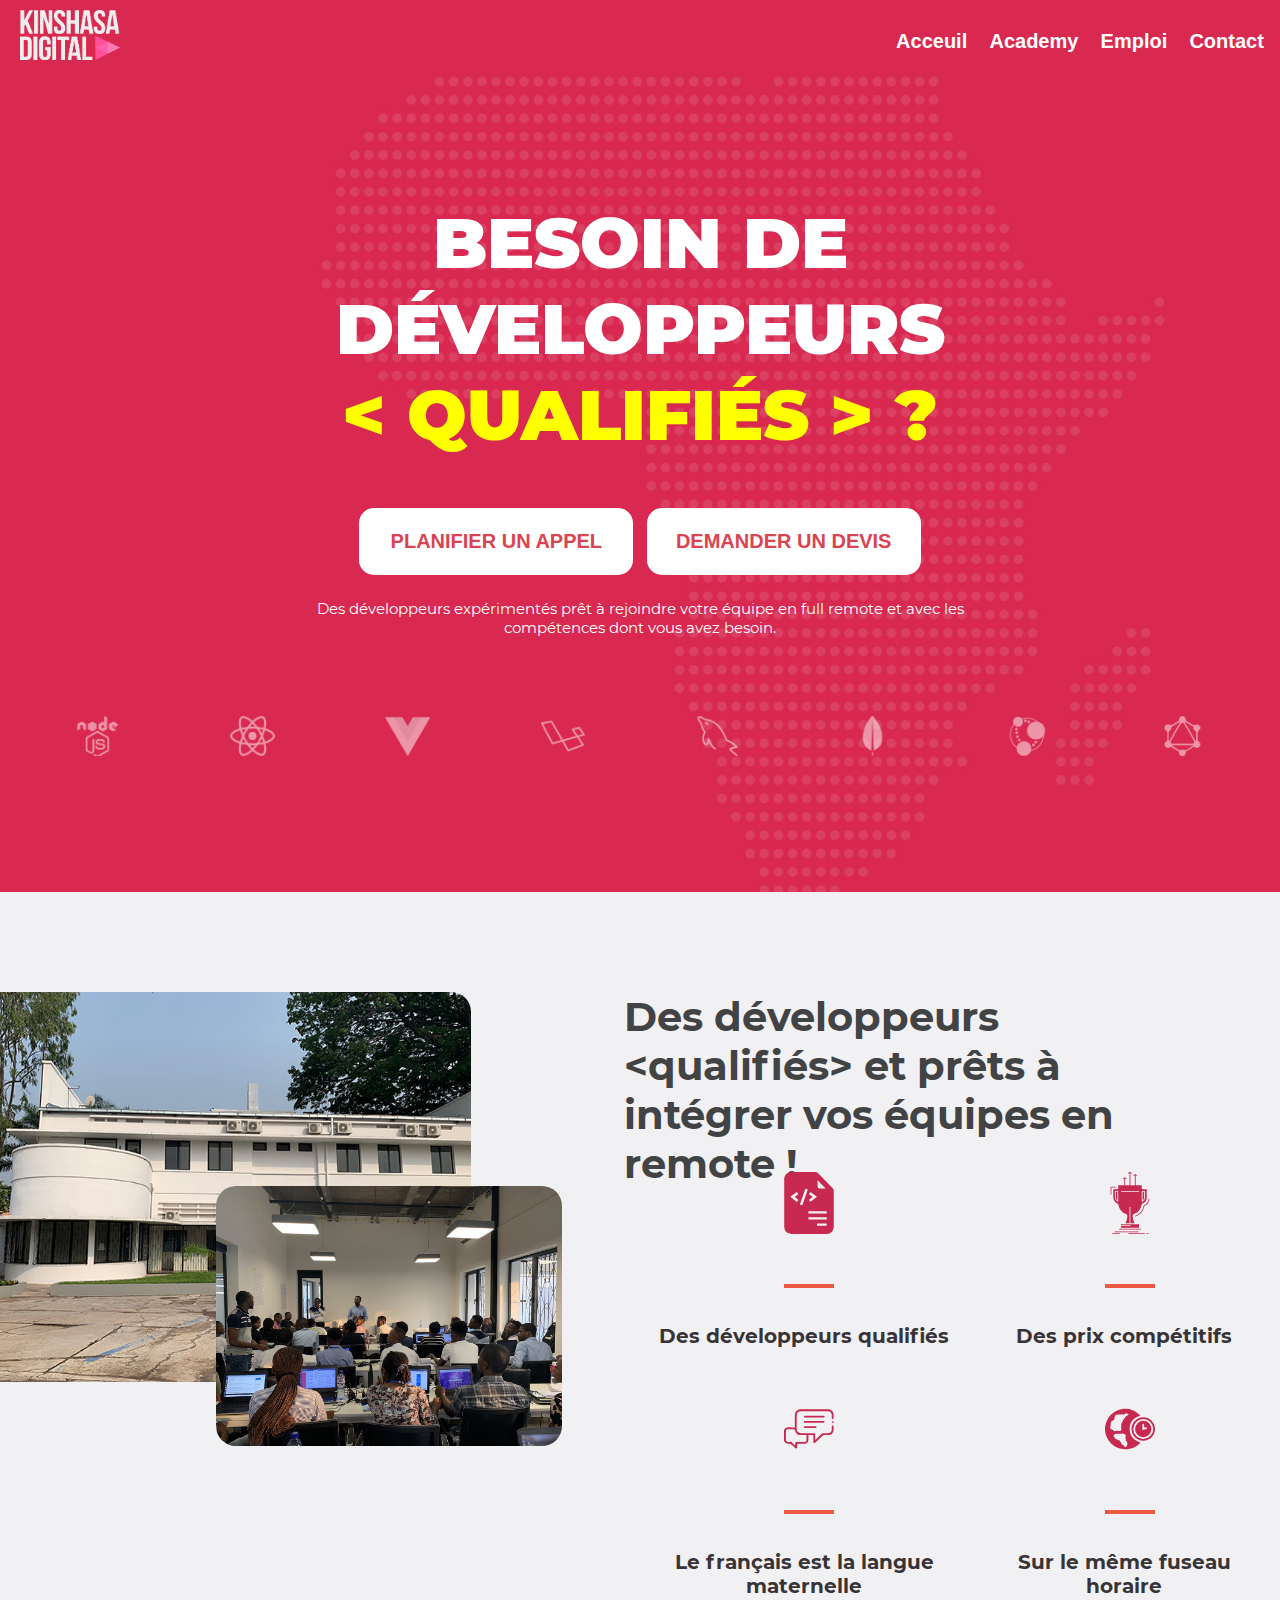
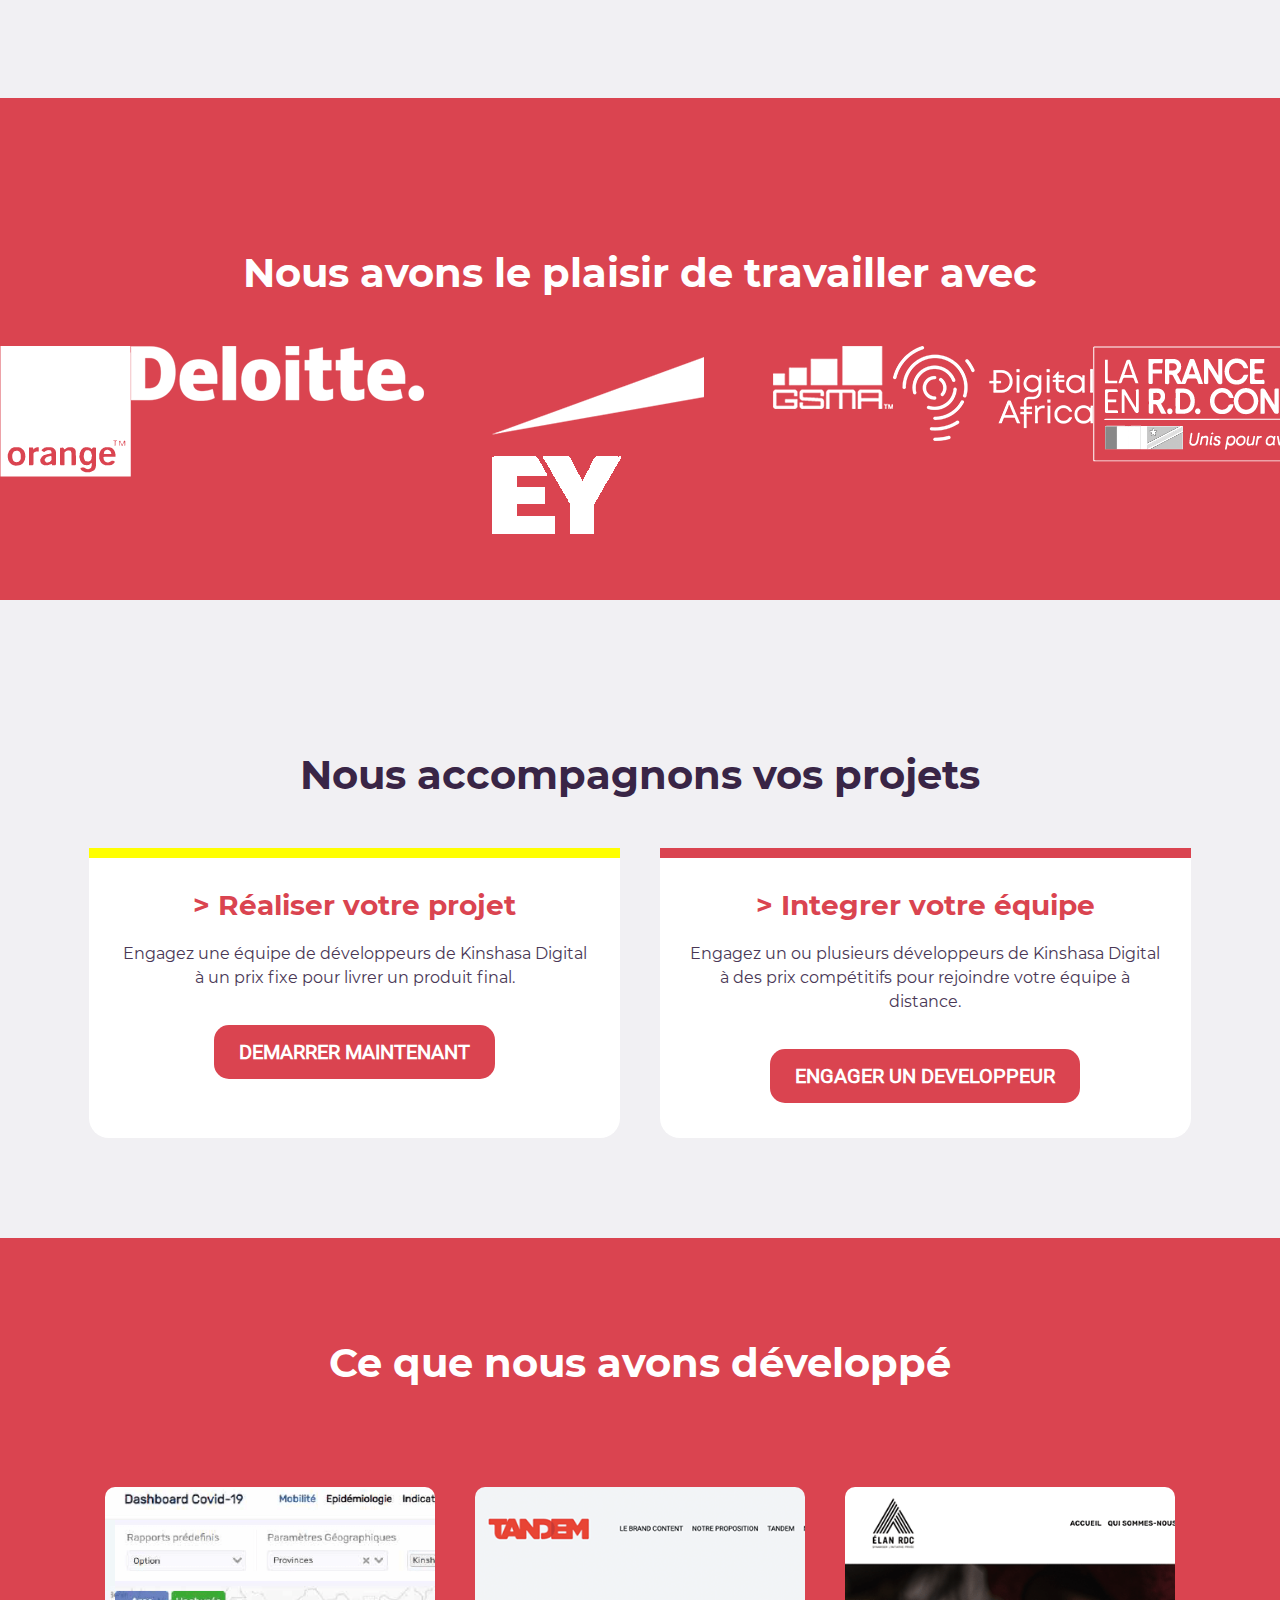
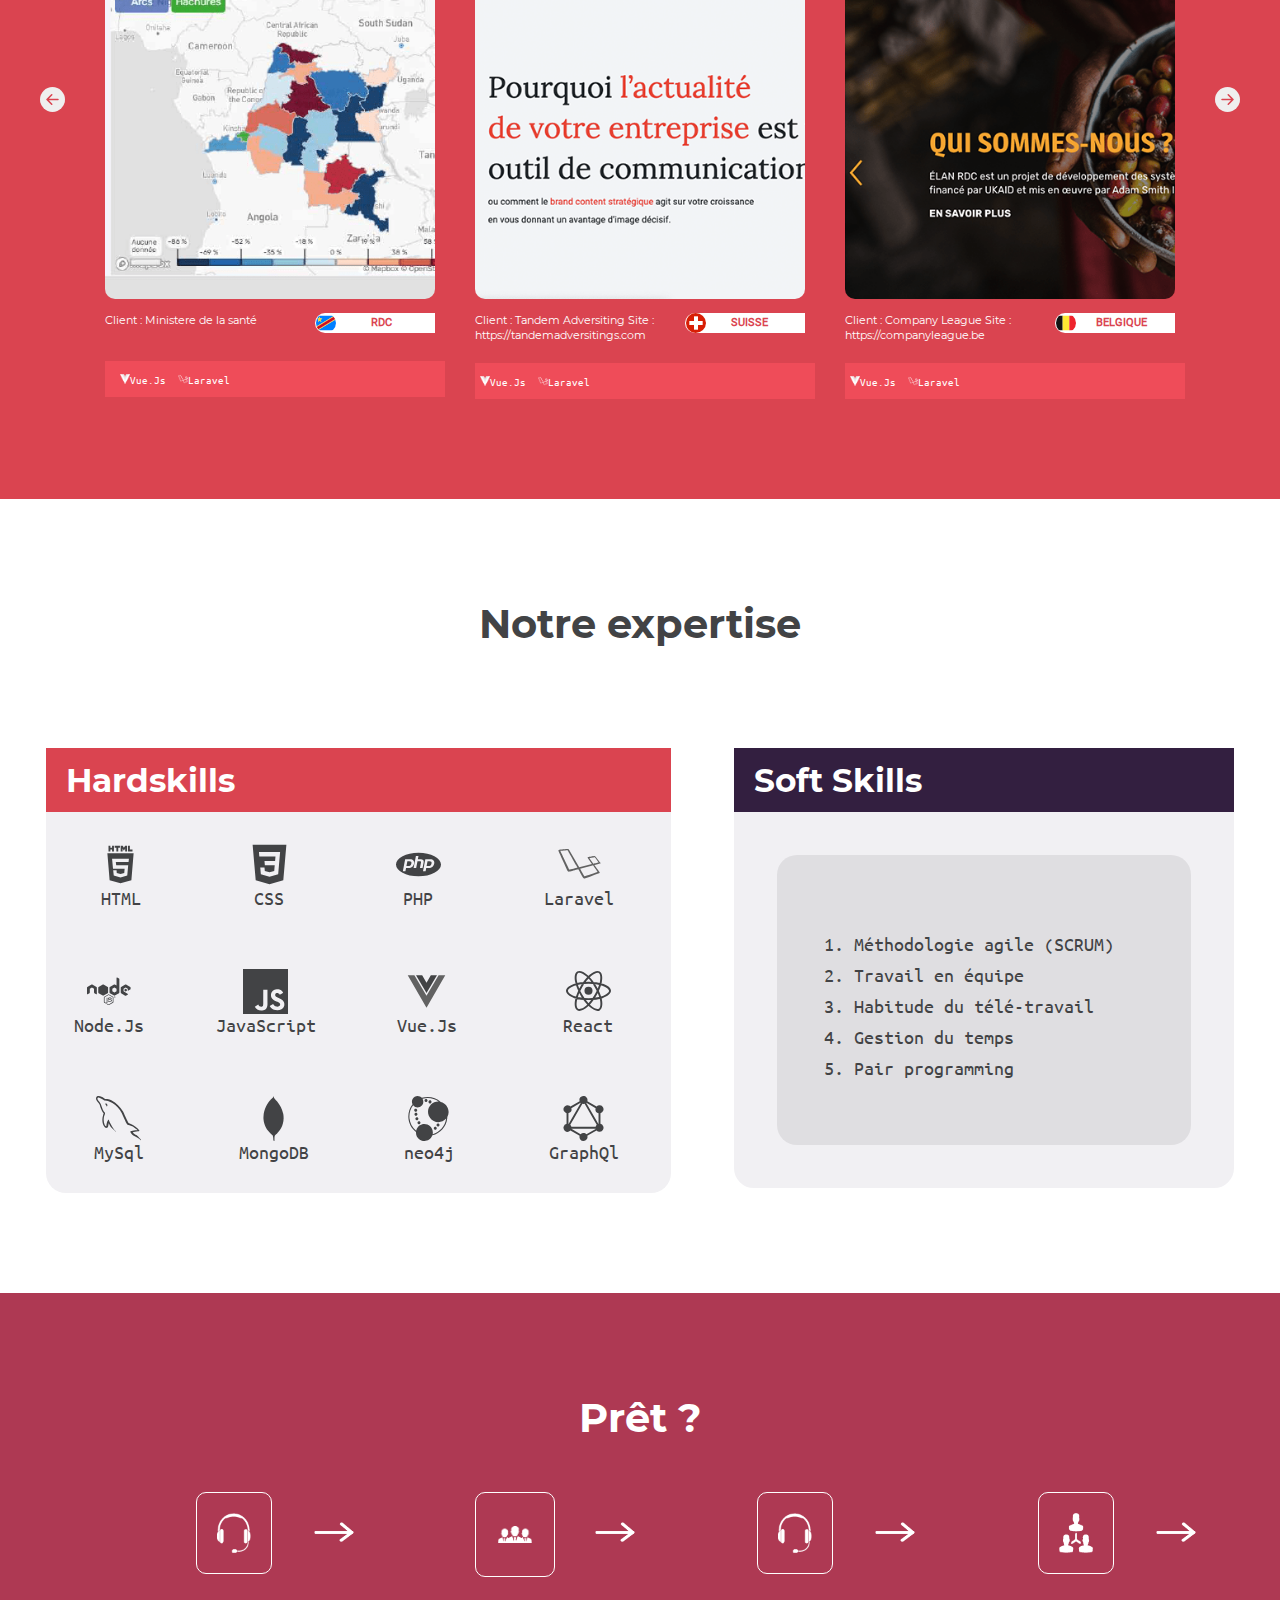
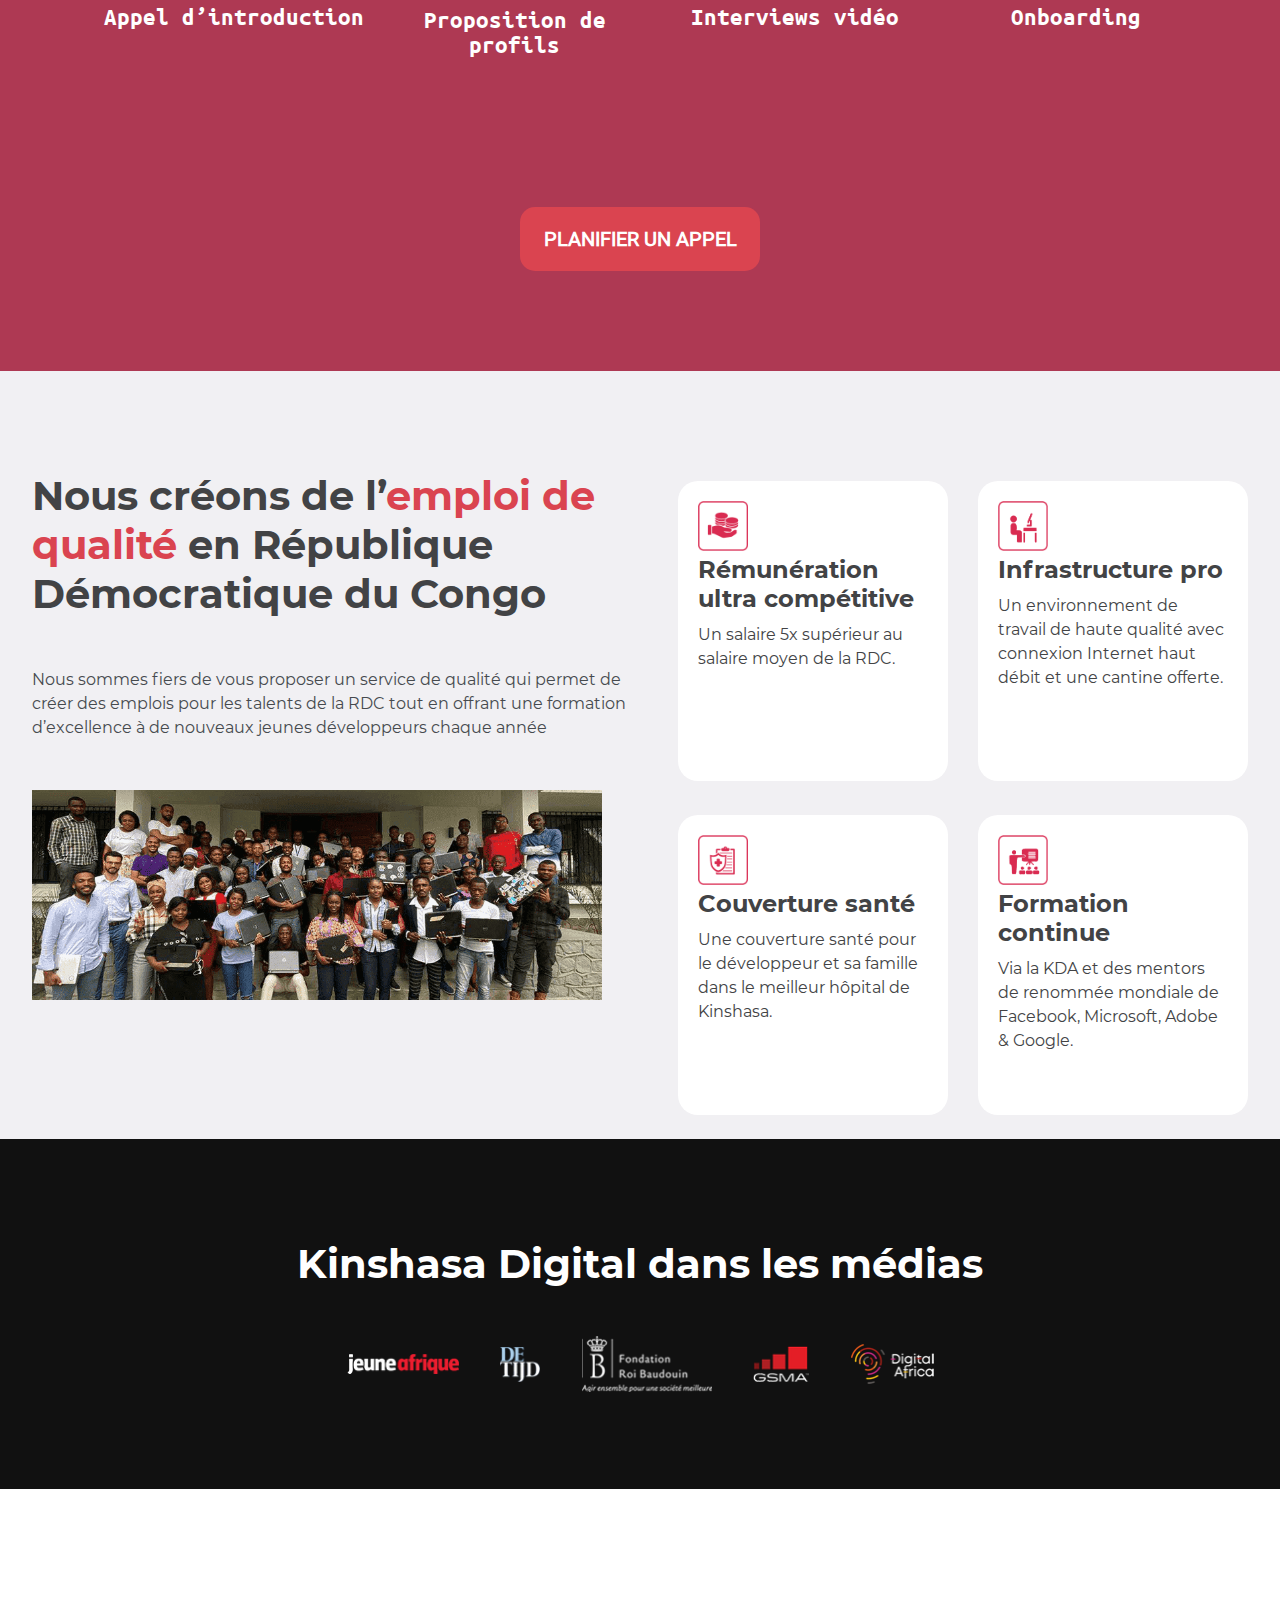
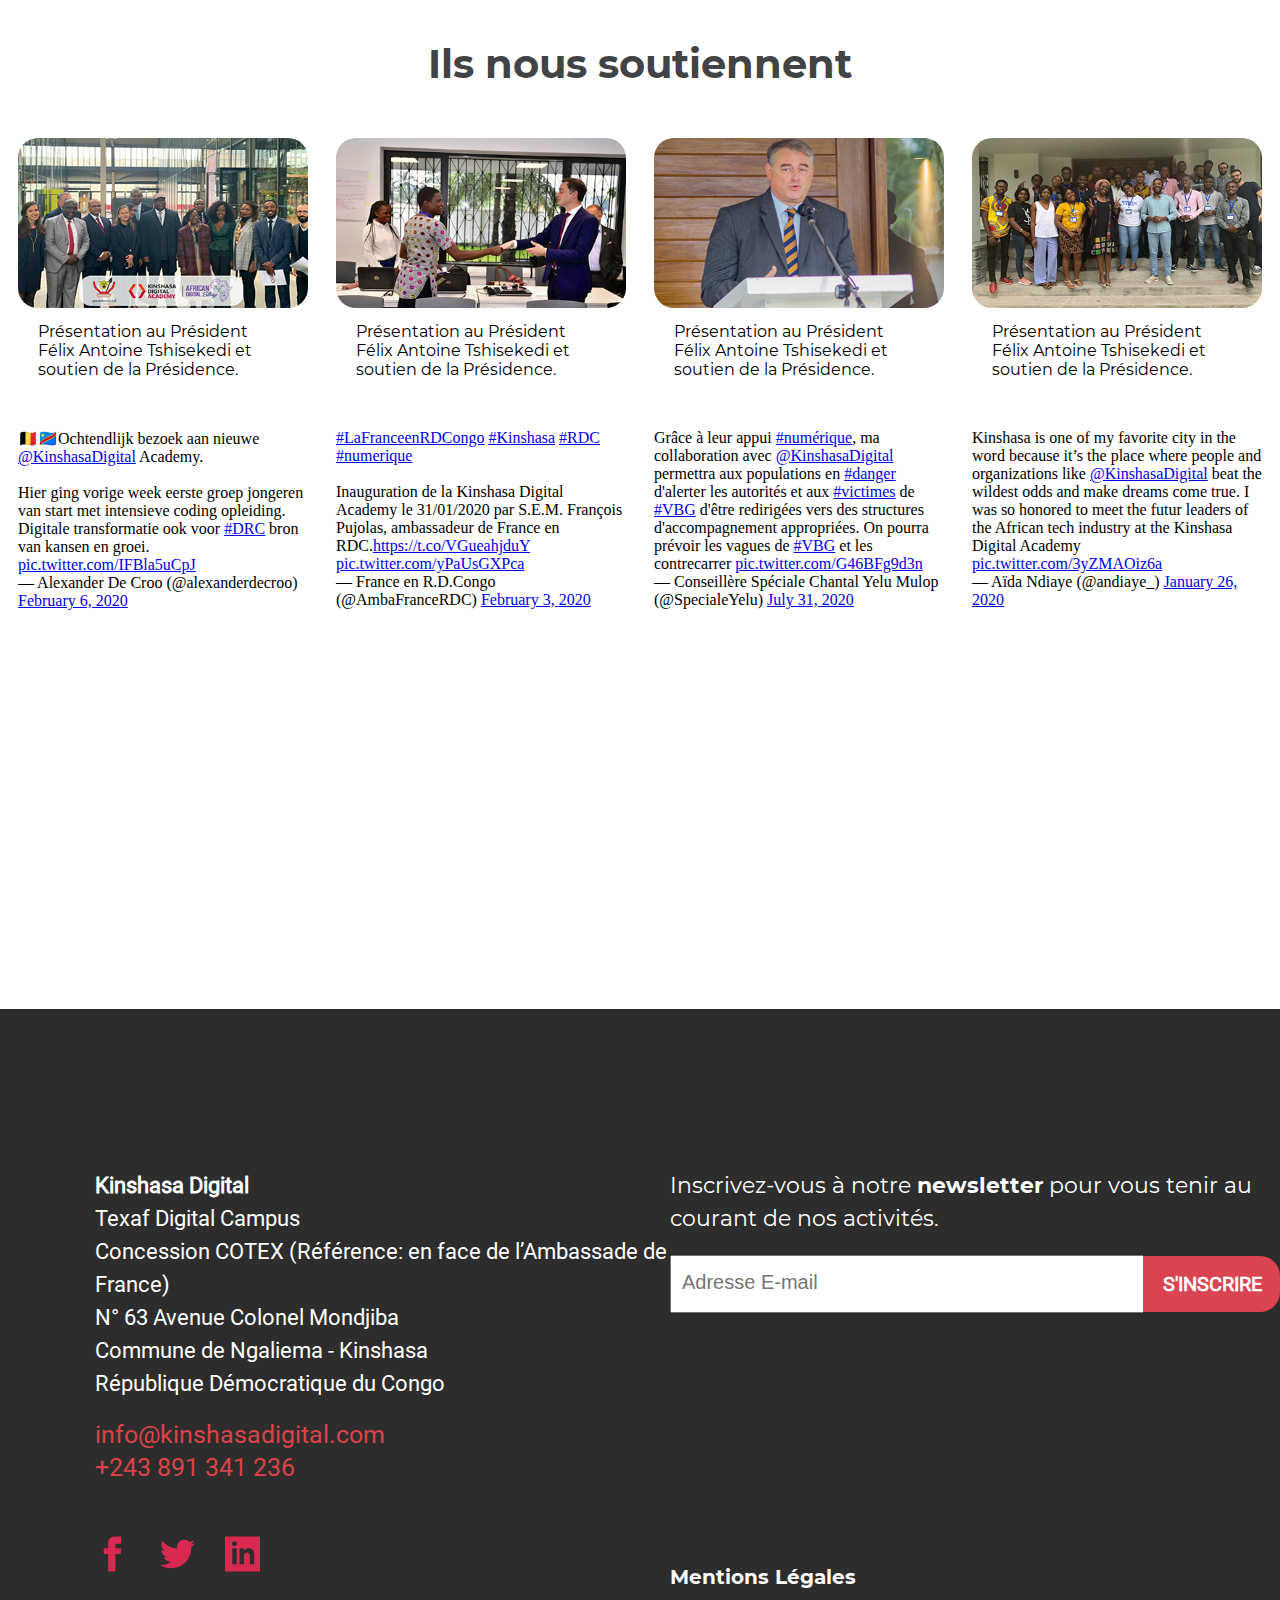
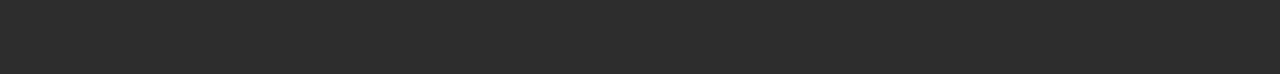
==== index.html @ ac291ea5 "recti" ====
<!DOCTYPE html>
<html lang="fr">
<head>
    <meta charset="UTF-8">
    <meta http-equiv="X-UA-Compatible" content="IE=edge">
    <meta name="viewport" content="width=device-width, initial-scale=1.0">
    <link rel="stylesheet" type="text/css" href="kda.css">
    <title>Kinshasa Digital Academy</title>
</head>

<body>
	<!-- Logo & Menu -->

	<header>
		<nav>
				<div id="LogoEmplacement">
					<a href=""><img id="LogoKDA" src="images/logo_white.png"></a>
				</div>
				<!-- Logo & Menu -->
				<div id="Menu">
					<ul>
						<a href="index.html"><li>Acceuil</li></a>
						<a href=""><li>Academy</li></a>
						<a href="Emplois.html"><li>Emploi</li></a>
						<a href=""><li>Contact</li></a>
					</ul>
				</div>
		</nav>
	</header>

    									<!-- Logo & Menu -->



   								  <!-- BESOIN DE DÉVELOPPEURS < QUALIFIÉS > ?-->

    <section id="PARTIEBESOINDE">

     		<h1>BESOIN DE<br> DÉVELOPPEURS<br> <span id="MOTQUALIFIÉS">< QUALIFIÉS > ?</span></h1>

     		<div id="PlanifierUnAppelDemanderUnAvis">
				 
     			<a  id="PlanifierUnAppel" href="">PLANIFIER UN APPEL</a>
				 &nbsp;
				 &nbsp;
     			<a id="DemanderUnAvis" href="">DEMANDER UN DEVIS</a>
				 
     		</div>

			 <p>
				 Des développeurs expérimentés prêt à rejoindre 
				 votre équipe en full remote et avec les<br>compétences dont vous avez besoin.
			 </p>
			 <br>

			 <div id="LogoPartieRouge">
				<img src="images/technos/nodejs.png" alt="nodejs.png">
				<img src="images/technos/react.png" alt="react">
				<img src="images/technos/vuejs.png" alt="vuejs">
				<img src="images/technos/laravel.png" alt="laravel">
				<img src="images/technos/mysql.png" alt="mysql">
				<img src="images/technos/mongodb.png" alt="mongodb">
				<img src="images/technos/neo4j.png" alt="neo4j">
				<img src="images/technos/graphql.png" alt="graphql">
			 </div>
			 <br>
			 <br>
    </section>


	   <!-- BESOIN DE DÉVELOPPEURS < QUALIFIÉS > ?-->



	   <!-- 2e BLOCK BLANC DEBUT-->

		<section id="deuxiemeblock">

			
			<div id="photo-texaf-et-cohorte">

				<img id="texaf-campus-image" src="images/illustrations/texaf_campus.jpg" alt="Texaf Campus">
				<img id="Kda-cohorte-2021" src="images/illustrations/kda_cohorte_2020.jpg" alt="Kda Cohorte 2020">
			
			</div>



		 	<div id="la-div-des-logos-rouges">
				
				<h1>Des développeurs &lt;qualifiés&gt; et prêts à intégrer vos équipes en remote !</h1>

				<br>
				<br>
				<br>
				<br>
				<br>
			

				<div id="la-div-flex-des-logos">
						<div id="les-deux-logo1">
							<img id="border-bottom-paper" src="images/illustrations/paper.svg" alt=" ">
							<br>
							<br>
							<p>Des développeurs qualifiés</p>

							<img src="images/illustrations/chat.svg" alt=" ">
							<br>
							<br>
							<p>Le français est la langue maternelle</p>

						</div>

						<div id="les-deux-logo2">
							<img src="images/illustrations/cup.svg" alt=" ">
							<br>
							<br>
							<p>Des prix compétitifs</p>

							<img src="images/illustrations/earth.svg" alt=" ">
							<br>
							<br>
							<p>Sur le même fuseau horaire</p>

						</div>
				</div>	
					

			</div>
		


		
  		</section>



  									<!-- 2e BLOCK BLANC FIN-->


									  <!-- 3e BLOCK ROUGE DEBUT-->

		<section id="troisieme-block">

			<div>
				<h1>Nous avons le plaisir de travailler avec</h1>
			</div>	

			<div id="logos-partenaires">
				
				<div><img src="images/partners/orange-white.png" alt=""></div>
				<div><img src="images/partners/deloitte-white.png" alt=""></div>
				<div><img src="images/partners/ey-white-2.png" alt=""></div>
				<div><img src="images/partners/gsma-white.png" alt=""></div>
				<div><img src="images/partners/digitalafr-w.png" alt=""></div>
				<div><img src="images/partners/embassade-france-grey.png" alt=""></div>
				<div><img src="images/partners/ministere_sante-grey.png" alt=""></div>
				<div><img src="images/partners/texaf-white.png" alt=""></div>
				<div><img src="images/partners/twb-white.png" alt=""></div>
				<div><img src="images/partners/banquemondiale.png" alt=""></div>
				<div><img src="images/partners/theeconomist.png" alt=""></div>
				<div><img src="images/partners/facebook-white.png" alt=""></div>

			</div>

		</section>

						 <!-- 3e BLOCK ROUGE FIN-->


						  <!-- 4e BLOCK BLACN DEBUT-->

		<section id="quatrieme-block">

			<div>
				<h1>Nous accompagnons vos projets</h1>
			</div>

			<div id="les-deux-block-rouge-jaune">
					<div id="block-jaune">
						<p>> Réaliser votre projet</p>

						<div>
							<p> 
								Engagez une équipe de développeurs 
								de Kinshasa Digital à un prix fixe pour livrer 
								un produit final.
							</p>

							<a href="">DEMARRER MAINTENANT</a>
						</div>
					</div>

					<div id="block-rouge">
						<p>> Integrer votre équipe</p>

						<div>
							<p> 
								Engagez un ou plusieurs développeurs 
								de Kinshasa Digital à des prix compétitifs 
								pour rejoindre votre équipe à distance.
							</p>

							<a href="">ENGAGER UN DEVELOPPEUR</a>
						</div>
					</div>
			</div>

		</div>

		</section>
	 

						<!-- 4e BLOCK BLACN FIN-->


						<!-- 5e BLOCK ROUGE DEBUT-->



		
		<section id="cinquieme-block">

			<h1>Ce que nous avons développé</h1>


				<div>

					<button>
						<svg xmlns="http://www.w3.org/2000/svg" width="16" height="16" fill="currentColor" class="bi bi-arrow-left-short" viewBox="0 0 16 16">
							<path fill-rule="evenodd" d="M12 8a.5.5 0 0 1-.5.5H5.707l2.147 2.146a.5.5 0 0 1-.708.708l-3-3a.5.5 0 0 1 0-.708l3-3a.5.5 0 1 1 .708.708L5.707 7.5H11.5a.5.5 0 0 1 .5.5z"/>
						</svg>
					</button>
					<div class="position-photo">

							<img src="KDA/covid-dashboard.png" alt="">

							<div>
								<div class="texte-en-bas-image">Client : Ministere de la santé

									<div class="image-droite" >
										<img src="KDA/1f1e8-1f1e9.svg" alt=""> <p><strong>RDC</strong></p>
									</div>
								</div>
								<br>
								
								<div class="image-miniscule"><img src="" alt="">
									
									<img src="images/technos/vuejs.png" alt="vuejs"> Vue.Js &nbsp;
									<img src="images/technos/laravel.png" alt="laravel"> Laravel

								</div>
							</div>
							
					</div>

					<div class="position-photo">

							<img src="KDA/tandem.png" alt="">
							<div>
								<div class="texte-en-bas-image">Client : Tandem Adversiting
									<div class="image-droite2">
										<img src="KDA/suisse.svg" alt=""> <p><strong>SUISSE</strong></p>
									</div>
									<a href="">Site : https://tandemadversitings.com</a>	
								</div>
								<div class="image-miniscule2">
									
									<img src="images/technos/vuejs.png" alt="vuejs"> Vue.Js &nbsp;
									<img src="images/technos/laravel.png" alt="laravel"> Laravel
								
								</div>
							</div>
					</div>

					<div class="position-photo">

							<img src="KDA/elan.png" alt="">
							<div>
								<div class="texte-en-bas-image">Client : Company League 
									<div class="image-droite3">
										<img src="KDA/1f1e7-1f1ea.svg" alt=""><p><strong>BELGIQUE</strong></p>
									</div>

									<a href="">Site : https://companyleague.be</a>

								</div>
								<div class="image-miniscule2">
									<img src="images/technos/vuejs.png" alt="vuejs"> Vue.Js &nbsp;
									<img src="images/technos/laravel.png" alt="laravel"> Laravel
								</div>
							</div>
					</div>


					<button>
						<svg xmlns="http://www.w3.org/2000/svg" width="16" height="16" fill="currentColor" class="bi bi-arrow-right-short" viewBox="0 0 16 16">
							<path fill-rule="evenodd" d="M4 8a.5.5 0 0 1 .5-.5h5.793L8.146 5.354a.5.5 0 1 1 .708-.708l3 3a.5.5 0 0 1 0 .708l-3 3a.5.5 0 0 1-.708-.708L10.293 8.5H4.5A.5.5 0 0 1 4 8z"/>
						</svg>
					</button>

				</div>


		</section>



								<!-- 5e BLOCK ROUGE FIN-->


									<!-- 6e BLOCK BLANC DEBUT -->




		<section id="sixieme-block">

			<h1>Notre expertise</h1>

			<div>
				<div id="premier-block">
						<h3>Hardskills</h3>
						
						<div class="row">
								<div class="image-et-text">
									<img src="svg/html5.svg" alt=""><p>HTML</p>
								</div>
								<div class="image-et-text">
									<img src="svg/css.svg" alt=""><p>CSS</p>
								</div>
								<div class="image-et-text">
									<img src="svg/php.svg" alt=""><p>PHP</p>
								</div>
								<div class="image-et-text">
									<img src="svg/laravel.svg" alt=""><p>Laravel</p>
								</div>
						</div>

						<div class="row">
							<div class="image-et-text2">
								<img src="svg/nodejs.svg" alt=""><p>Node.Js</p>
							</div>
							<div class="image-et-text3">
								<img src="svg/javascript.svg" alt=""><p>JavaScript</p>
							</div>
							<div class="image-et-text4">
								<img src="svg/vuejs.svg" alt=""><p>Vue.Js</p>
							</div>
							<div class="image-et-text3">
								<img src="svg/reactjs.svg" alt=""><p>React</p>
							</div>
						</div>

					<div class="row">
						<div class="image-et-text">
							<img src="svg/mysql.svg" alt=""><p>MySql</p>
						</div>
						<div class="image-et-text">
							<img src="svg/mongodb.svg" alt=""><p>MongoDB</p>
						</div>
						<div class="image-et-text">
							<img src="svg/neo4j.svg" alt=""><p>neo4j</p>
						</div>
						<div class="image-et-text">
							<img src="svg/graphql.svg" alt=""><p>GraphQl</p>
						</div>
					</div>

				</div>

				<div id="deuxieme-block">

					
						<h3>Soft Skills</h3>
					

					<div>
							<div id="cadre-interieur-block2">
								
								<div id="interieur-block2">

									<ol>
										<li>Méthodologie agile (SCRUM)</li>
										<li>Travail en équipe</li>
										<li>Habitude du télé-travail</li>
										<li>Gestion du temps</li>
										<li>Pair programming</li>
									</ol>
								</div>
							</div>
						
					</div>

				</div>
			</div>

		</section>



					<!-- 6e BLOCK BLANC FIN -->

					<!-- 7e BLOCK ROUGE DEBUT -->
		
<section id="septieme-block">

		<div>
			<h1>Prêt ?</h1>
		</div>

		<div id="div-des-quatres-logos">

					<div class="block-du-logo">
						<div class="bordure-image">

								<div id="sept-logo">
									<img class="bordure" src="KDA/call.png" alt="">
									<p>Appel d’introduction</p>
								</div>

								<div id="fleche1">
									<img class= "fleche2" src="KDA/arrow.png" alt="">
								</div>
						</div>
							
					</div>
					

					<div class="block-du-logo">
						<div class="bordure-image">

								<div id="sept-logo">
									<img class="bordure2" src="KDA/users.png" alt="">
									<p>Proposition de profils</p>
								</div>

								<div id="fleche1">
									<img class= "fleche2" src="KDA/arrow.png" alt="">
								</div>
						</div>
							
					</div>
							
					
					


					<div class="block-du-logo">
						<div class="bordure-image">

								<div id="sept-logo">
									<img class="bordure" src="KDA/call.png" alt="">
									<p>Interviews vidéo</p>
								</div>
								<div id="fleche1">
									<img class= "fleche2" src="KDA/arrow.png" alt="">
								</div>
						</div>
							
					</div>
				

					<div class="block-du-logo">
						<div class="bordure-image">

								<div id="sept-logo">
									<img class="bordure" src="KDA/user_group.png" alt="">
									<p>Onboarding</p>
								</div>
								<div id="fleche1">
									<img class= "fleche2" src="KDA/arrow.png" alt="">
								</div>
						</div>
							
					</div>
					
		</div>

		

		<div id="button-de-fin-sept">
			<a href=""><strong>PLANIFIER UN APPEL</strong></a>
		</div>

</section>

								<!-- 7e BLOCK ROUGE FIN -->

								<!-- 8e BLOCK BLANC DEBUT -->

<section id="huitieme-block">

	<div id="main-8e-block">

		<div id="partie-gauche">
			<h1>Nous créons de l’<span>emploi de qualité</span> en République Démocratique du Congo</h1>

			<p>Nous sommes fiers de vous proposer un service de qualité qui permet de créer des emplois pour les talents de la RDC tout 
			   en offrant une formation d’excellence à de nouveaux jeunes développeurs chaque année</p>

			   <img src="KDA/students.png" alt="">
		</div>

					<div id="partie-droite">
				<div id="Colonne1">
						<div class ="boite1">
								<div class="contenu-boite">
										<img src="KDA/salary.png" alt="">
										<h3>Rémunération ultra compétitive</h3>

										<p>Un salaire 5x supérieur au salaire moyen de la RDC.</p>
								</div>
						</div>

						<div class ="boite1">
							<div class="contenu-boite">
									<img src="KDA/health.png" alt="">
									<h3>Couverture santé</h3>

									<p>Une couverture santé pour le développeur et sa famille dans le meilleur hôpital de Kinshasa.</p>
							</div>
					</div>
				</div>

				<div id="Colonne2">
						<div class ="boite2">
							<div class="contenu-boite">
								<img src="KDA/working.png" alt="">
								<h3>Infrastructure pro</h3>

								<p>Un environnement de travail de haute qualité avec connexion Internet haut débit et une cantine offerte.</p>
						</div>
						</div>
						<div class ="boite2">
							<div class="contenu-boite">
								<img src="KDA/training.png" alt="">
								<h3>Formation continue</h3>

								<p>Via la KDA et des mentors de renommée mondiale de Facebook, Microsoft, Adobe & Google.</p>
						</div>
				</div>
		</div>

		
	</div>



</section>


									<!-- 8e BLOCK BLANC FIN -->


									<!-- 9e BLOCK NOIR DEBUT -->


<section id="neuvieme-block">
<div id="main-neuvieme-block">

	<h1>Kinshasa Digital dans les médias</h1>

	<div id="partenaires">

		<img src="KDA/jeuneafr.png" alt="">
		<img src="KDA/detijd.png" alt="">
		<img src="KDA/frb.png" alt="">
		<img src="KDA/gsma.png" alt="">
		<img src="KDA/digitalafr.png" alt="">
	</div>


</div>

</section>
						<!-- 9e BLOCK NOIR FIN -->




								<!-- 10e BLOCK BLANC DEBUT -->

<section id="dixieme-block">
<div id="main-dixieme-block">

	<h1>Ils nous soutiennent</h1>


		<div id="main-dixieme-block2">
			<div class="block-des-images1">
				<img src="images/kda-avec-le-president-felix-antoine-tshisekedi.jpg" alt="">
				<p>Présentation au Président Félix Antoine Tshisekedi et soutien de la Présidence.</p>
			</div>

			<div class="block-des-images1">
				<img src="images/kda-avec-le-premier-ministre-belge.jpg" alt="">
				<p>Présentation au Président Félix Antoine Tshisekedi et soutien de la Présidence.</p>
			</div>


			<div class="block-des-images1">
				<img src="images/kda-avec-l-ambassadeur-de-france.jpg" alt="">
				<p>Présentation au Président Félix Antoine Tshisekedi et soutien de la Présidence.</p>
			</div>

			<div class="block-des-images1">
				<img src="images/kda-avec-facebook.jpg" alt="">
				<p>Présentation au Président Félix Antoine Tshisekedi et soutien de la Présidence.</p>
			</div>
		</div>


		<div id="les-iframes">

				<div class="modif-iframe">

					<blockquote class="twitter-tweet"><p lang="nl" dir="ltr">🇧🇪🇨🇩Ochtendlijk bezoek aan nieuwe <a href="https://twitter.com/KinshasaDigital?ref_src=twsrc%5Etfw">@KinshasaDigital</a> Academy. <br><br>Hier ging vorige week eerste groep jongeren van start met intensieve coding opleiding. Digitale transformatie ook voor <a href="https://twitter.com/hashtag/DRC?src=hash&amp;ref_src=twsrc%5Etfw">#DRC</a> bron van kansen en groei. <a href="https://t.co/IFBla5uCpJ">pic.twitter.com/IFBla5uCpJ</a></p>&mdash; Alexander De Croo (@alexanderdecroo) <a href="https://twitter.com/alexanderdecroo/status/1225325626791530496?ref_src=twsrc%5Etfw">February 6, 2020</a></blockquote> <script async src="https://platform.twitter.com/widgets.js" charset="utf-8"></script>

				</div>


				<div class="modif-iframe">

					<blockquote class="twitter-tweet"><p lang="fr" dir="ltr"><a href="https://twitter.com/hashtag/LaFranceenRDCongo?src=hash&amp;ref_src=twsrc%5Etfw">#LaFranceenRDCongo</a> <a href="https://twitter.com/hashtag/Kinshasa?src=hash&amp;ref_src=twsrc%5Etfw">#Kinshasa</a> <a href="https://twitter.com/hashtag/RDC?src=hash&amp;ref_src=twsrc%5Etfw">#RDC</a> <a href="https://twitter.com/hashtag/numerique?src=hash&amp;ref_src=twsrc%5Etfw">#numerique</a><br><br>Inauguration de la Kinshasa Digital Academy le 31/01/2020 par S.E.M. François Pujolas, ambassadeur de France en RDC.<a href="https://t.co/VGueahjduY">https://t.co/VGueahjduY</a> <a href="https://t.co/yPaUsGXPca">pic.twitter.com/yPaUsGXPca</a></p>&mdash; France en R.D.Congo (@AmbaFranceRDC) <a href="https://twitter.com/AmbaFranceRDC/status/1224272491503333378?ref_src=twsrc%5Etfw">February 3, 2020</a></blockquote> <script async src="https://platform.twitter.com/widgets.js" charset="utf-8"></script>
				</div>


				<div class="modif-iframe">

					<blockquote class="twitter-tweet"><p lang="fr" dir="ltr">Grâce à leur appui <a href="https://twitter.com/hashtag/num%C3%A9rique?src=hash&amp;ref_src=twsrc%5Etfw">#numérique</a>, ma collaboration avec <a href="https://twitter.com/KinshasaDigital?ref_src=twsrc%5Etfw">@KinshasaDigital</a> permettra aux populations en <a href="https://twitter.com/hashtag/danger?src=hash&amp;ref_src=twsrc%5Etfw">#danger</a> d&#39;alerter les autorités et aux <a href="https://twitter.com/hashtag/victimes?src=hash&amp;ref_src=twsrc%5Etfw">#victimes</a> de <a href="https://twitter.com/hashtag/VBG?src=hash&amp;ref_src=twsrc%5Etfw">#VBG</a> d&#39;être redirigées vers des structures d&#39;accompagnement appropriées. On pourra prévoir les vagues de <a href="https://twitter.com/hashtag/VBG?src=hash&amp;ref_src=twsrc%5Etfw">#VBG</a> et les contrecarrer <a href="https://t.co/G46BFg9d3n">pic.twitter.com/G46BFg9d3n</a></p>&mdash; Conseillère Spéciale Chantal Yelu Mulop (@SpecialeYelu) <a href="https://twitter.com/SpecialeYelu/status/1289215838373974019?ref_src=twsrc%5Etfw">July 31, 2020</a></blockquote> <script async src="https://platform.twitter.com/widgets.js" charset="utf-8"></script>
				</div>


				<div class="modif-iframe">

					<blockquote class="twitter-tweet"><p lang="en" dir="ltr">Kinshasa is one of my favorite city in the word because it’s the place where people and organizations like <a href="https://twitter.com/KinshasaDigital?ref_src=twsrc%5Etfw">@KinshasaDigital</a> beat the wildest odds and make dreams come true. I was so honored to meet the futur leaders of the African tech industry at the Kinshasa Digital Academy <a href="https://t.co/3yZMAOiz6a">pic.twitter.com/3yZMAOiz6a</a></p>&mdash; Aïda Ndiaye (@andiaye_) <a href="https://twitter.com/andiaye_/status/1221417758736470016?ref_src=twsrc%5Etfw">January 26, 2020</a></blockquote> <script async src="https://platform.twitter.com/widgets.js" charset="utf-8"></script>
				</div>



		</div>

</div>
</section>


								<!-- 10e BLOCK BLANC FIN -->


								<!-- 11e BLOCK NOIR DEBUT -->
<footer>
	
		<section id="onzieme-block">
		
			<div id="main-onzieme-block">
		
				<div id="part-gauche">
		
					<address>
						<strong>Kinshasa Digital</strong> <br>
						Texaf Digital Campus <br>
						Concession COTEX (Référence: en face de l’Ambassade de France) <br>
						N° 63 Avenue Colonel Mondjiba <br>
						Commune de Ngaliema - Kinshasa <br>
						République Démocratique du Congo <br>
					</address>
		
					<div>
						<a href="mailto:info@kinshasadigital.com">info@kinshasadigital.com</a> <br>	
						<a href="tel:+243891341236">+243 891 341 236</a>	
					</div>
		
					<div id="reseaux-sociaux">
					<ul>
						<li><a href=""><img src="iconmonstr-facebook-1.svg" alt=""></a></li>
						<li class="reseaux2-3"><a href=""><img src="iconmonstr-twitter-1.svg" alt=""></a></li>
						<li class="reseaux2-3"><a href=""><img src="iconmonstr-linkedin-2.svg" alt=""></a></li> 
						
						
					</ul>
					</div>
				</div>
		
		
		
				<div id="part-droite">
		
					<p>Inscrivez-vous à notre <span id="Bold">newsletter</span> pour vous tenir au courant de nos activités.</p>
		
					<div id="adresse-mail" >
		
						<div id="mail1"><input type="mail" placeholder="Adresse E-mail"></div>
						<div id="button1"><button>S'INSCRIRE</button></div>
						
		
					</div>
		
					<br>
					<br>
					<br>
					<br>
					<br>
					<br>
					<br>
					<br>
					<br>
					<br>
					<br>
					<br>
					<br>
					<br>
		
		
		
					<a href="">Mentions Légales</a>
		
				</div>
		
			</div>
		</section>
</footer>
									<!-- 11e BLOCK NOIR FIN -->
</body>
</html>
---- kda.css ----
* {
	margin: 0;
	padding: 0;
}

@font-face {
	font-family: MontserratBlack;
  	src: url(Montserrat/Montserrat-Black.ttf);
}

@font-face {
	font-family: MontserratRegular;
  	src: url(Montserrat/Montserrat-Regular.ttf);
}


@font-face {
	font-family: MontserratBold;
  	src: url(Montserrat/Montserrat-Bold.ttf);
}

@font-face {
	font-family: RobotoRegular;
  	src: url(Roboto/Roboto-Regular.ttf);
}

@font-face {
	font-family: RobotoBold;
  	src: url(Roboto/Roboto-Bold.ttf);
}

@font-face {
	font-family: UbuntuMonoRegular;
  	src: url(Ubuntu_Mono/UbuntuMono-Regular.ttf);
}

@font-face {
	font-family: UbuntuMonoBold;
  	src: url(Ubuntu_Mono/UbuntuMono-Bold.ttf);
}



/*-- Logo & Menu --*/

nav {
	font-family: Roboto, Arial, sans-serif;
	display: flex; 
	width: 100%;
	background-color: #d92950;
	position: fixed;
	z-index: 1;
}

#LogoEmplacement {
	padding: 10px;
}

#LogoKDA {

  height: 50px;
  width: 100px;
  margin-left: 10px;
}

#Menu {
	width: 100%;
	float: right;
}
#Menu > ul {
	display: flex;
	justify-content: space-around;
	margin-left: 750px;
	margin-top: 25px;
	color: white;
	padding: 5px;
	list-style-type: none;
	font-size: 20px;
	font-weight: bold;
}

#Menu > ul > li:hover {
	border-bottom: solid 3px #f3506b;
    transition: 1s solid ease;
}

#Menu > ul > a {

	text-decoration: none;
	color: white;
	

}

/* 

animation bordure
li {
    margin-bottom: 10px;
}

.cool-link {
    display: inline-block;
    color: #000;
    text-decoration: none;
}

.cool-link::after {
    content: '';
    display: block;
    width: 0;
    height: 2px;
    background: #000;
    transition: width .3s;
}

.cool-link:hover::after {
    width: 100%;
    //transition: width .3s;
}

*/


/*-- Logo & Menu --*/



/*-- BESOIN DE DÉVELOPPEURS < QUALIFIÉS > ?--*/

#PARTIEBESOINDE {
	background-image: url(images/hero-background.jpg);
	background-size: cover;
	background-repeat: no-repeat;
    width: 100%;
    height: 100%;


	
}

#PARTIEBESOINDE > h1 {
	font-family: MontserratBlack;
	padding-top: 200px;
	text-align: center;
	color: white;
	font-size: 5.5vw;
	
}

#PARTIEBESOINDE > h1 > #MOTQUALIFIÉS {

	color: yellow;
}
#PARTIEBESOINDE > div {
	display: flex;
	justify-content: center;
	margin-left: 50%;
	position: relative;
	transform: translateX(-50%);
	font-family: Roboto, sans-serif;
	text-decoration: none;
	margin-top: 50px;
	
	

}


#PlanifierUnAppelDemanderUnAvis > a {
	text-decoration: none;
	color: #da4450;
	background-color: #ffffff;
	border: 2px solid white;
	border-radius: 15px;
	padding: 20px;
	width: 230px;
	font-family: Roboto, sans-serif;
	font-weight: bold;
	text-align: center;
	font-size: 20px;
}

#PlanifierUnAppelDemanderUnAvis > a:hover {
	text-decoration: none;
	color: white;
	background-color: #da4450;
	border: 2px solid white;
	border-radius: 15px;
	padding: 20px;
	width: 230px;
	font-family: Roboto, sans-serif;
	font-weight: bold;
	text-align: center;
	font-size: 20px;


}

#PARTIEBESOINDE > p {
	color: white;
	font-family: MontserratRegular;
	font-size: 15px;
	text-align: center;
	height: 25px;
	margin: 24px;
} 

#PARTIEBESOINDE > #LogoPartieRouge > img {

	margin-right: 55px;
	margin-left: 55px;
	height: 40px;
	padding-bottom: 100px;
	opacity: 0.5;

}



/*-- BESOIN DE DÉVELOPPEURS < QUALIFIÉS > ?--*/


/*--2e BLOCK BLANC DEBUT--*/
#deuxiemeblock {
	padding-top: 100px;
	background-color: #f1f0f3;
	width: 100%;
	height: 150%;
	display: flex;
	justify-content: space-around;
	padding-bottom: 100px;
}



#photo-texaf-et-cohorte {
	
	width: 45%;

}

#texaf-campus-image{
	border-radius: 20px;
	height: 390px;
	width: 520px;
	margin: 0 0 0 -65px;
}

#Kda-cohorte-2021 {

	margin: -200px 0 0px 200px;
	border-radius: 20px;
	width: 346px;
	height: 260px;
}


/* partie logo */



#la-div-des-logos-rouges {

	width: 50%;
	height: 100%;

	display: flex;
	flex-direction: column;
	
}

#la-div-des-logos-rouges > h1 {
	font-family: MontserratBold;
	margin-right: 55px;
	font-size: 40px;
	height: 40px;
	color: #424345;
	
}

#la-div-flex-des-logos {
	
	display: flex;
	flex-direction: row;
	justify-content: space-around;
}

#les-deux-logo1  {

	
	
}

#les-deux-logo1 > img {

	height: 62px;
	width: 50px;
	display: flex;
	flex-direction: row;
	margin-left: 160px;
	margin-top: 50px;
	

}

#les-deux-logo1 > p {

font-family: MontserratBold;
color:#383336;
font-size: 20px;
text-align: center;
}

#les-deux-logo1 > img {

	border-bottom: solid 4px #ec5940;
	padding-bottom: 50px;
}


#les-deux-logo2 > img {

	height: 62px;
	width: 50px;
	display: flex;
	flex-direction: row;
	margin-left:120px;
	margin-top: 50px;
}

#les-deux-logo2 > p {

	font-family: MontserratBold;
	color:#383336;
	font-size: 20px;
	text-align: center;
	}

#les-deux-logo2 > img {

	border-bottom: solid 4px #ec5940;
	padding-bottom: 50px;
}

/*--2e BLOCK BLANC FIN--*/


/*--3e BLOCK ROUGE DEBUT--*/

#troisieme-block {

	padding-top: 150px;
	width: 100%;
	height: 100%;
	background-color: #da4450;
}

#troisieme-block > div > h1 {
	font-family: MontserratBold;
	font-size: 40px;
	text-align: center;
	color: white;
	height: 98px;

}

#logos-partenaires {

	
	display: flex;
	flex-direction: row;
	overflow: hidden;

}


/*--3e BLOCK ROUGE FIN--*/



/*--4e BLOCK BLANC DEBUT--*/

#quatrieme-block {
	
	padding-top: 150px;
	width: 100%;
	height: 100%;
	background-color: #f1f0f3;
}



#quatrieme-block > div > h1 {

	font-size: 40px;
	font-family: MontserratBold;
	color: #392546;
	text-align: center;
	height: 98px;
}

#les-deux-block-rouge-jaune {

	display: flex;

	margin-right: 50px;
	margin-left: 50px;
	justify-content: space-evenly;
	padding-bottom: 100px;
}

#block-jaune {

	border-top: solid yellow 10px;
	padding-top: 30px;
	width: 45%;
	text-align: center;
	background-color: white;
	padding-bottom: 50px;

	border-bottom-left-radius: 20px;
	border-bottom-right-radius: 20px;
}

#block-jaune div > p {

	margin-left: 30px;
	margin-right: 30px;
	color: #493755;
	line-height: 24px;
	font-size: 16px;
	font-family: MontserratRegular;
	padding-top: 20px;
	padding-bottom: 50px;

}

#les-deux-block-rouge-jaune > #block-jaune > p {
	color: #da4450;
	font-family: MontserratBold;
	font-size: 28px;

}


#block-jaune div > a {

	background-color: #da4450;
	color: white;
	border-radius: 15px;
	font-family: RobotoRegular;
	font-size: 20px;
	text-decoration: none;
	padding: 15px 25px;
	font-weight: bold;

}

#block-jaune div > a:hover {

	background-color: white;
	color: #da4450;
	border-radius: 15px;
	font-family: RobotoRegular;
	font-size: 20px;
	border: solid #da4450;
	text-decoration: none;
	padding: 15px 25px;
	font-weight: bold;
	

}







#block-rouge {
	border-top: solid #da4450 10px;
	padding-top: 30px;
	width: 45%;
	text-align: center;
	background-color: white;
	padding-bottom: 50px;

	border-bottom-left-radius: 20px;
	border-bottom-right-radius: 20px;
}

#block-rouge div > p {

	margin-left: 30px;
	margin-right: 30px;
	color: #493755;
	line-height: 24px;
	font-size: 16px;
	font-family: MontserratRegular;
	padding-top: 20px;
	padding-bottom: 50px;

}



#les-deux-block-rouge-jaune > #block-rouge > p {

	color: #da4450;
	font-family: MontserratBold;
	font-size: 28px;

}

#block-rouge div > a {

	background-color: #da4450;
	color: white;
	border-radius: 15px;
	font-family: RobotoRegular;
	font-size: 20px;
	text-decoration: none;
	padding: 15px 25px;
	font-weight: bold;

}

#block-rouge div > a:hover {

	background-color: white;
	color: #da4450;
	border-radius: 15px;
	font-family: RobotoRegular;
	font-size: 20px;
	border: solid #da4450;
	text-decoration: none;
	padding: 15px 25px;
	font-weight: bold;
	

}


/*--4e BLOCK BLANC FIN--*/




/*--5e BLOCK ROUGE DEBUT--*/

#cinquieme-block {


	width: 100%;
	height: 100%;
	background-color: #da4450;
	padding-bottom: 100px;

}


#cinquieme-block > h1 {


	text-align: center;
	color: white;
	font-family: MontserratBold;
	font-size: 40px;
	padding-top: 100px;

}

#cinquieme-block > div {

	display: flex;
	flex-direction: row;
	justify-content: space-evenly; 

}

#cinquieme-block  div > button {

	border: none;
	border-radius: 100%;
	margin-top: 300px;
	height: 25px;
	color: #da4450;
	width: 25px;

}

#cinquieme-block  div > button svg {

	height: 25px;
	width: 25px;

}


.position-photo{


	margin-top: 100px;
	margin-bottom: 100px;

	height: 412px;
	width: 330px;
	border-radius: 10px;

}


.position-photo > img {

	
	height: 412px;
	width: 330px;
	border-radius: 10px;
	

}

.position-photo > div > .texte-en-bas-image {

	margin-top: 10px;
	font-family: MontserratRegular;
	font-size: 11px;
	color: white;
	line-height: 15px;
	
}

.image-droite {

	
	display: flex;
	color: #da4450;;
	height: 20px;
	width: 20px;
	float: right;
	border-top-left-radius: 100px;
	border-bottom-left-radius: 100px;
	background-color: white;
	padding-right: 100px;

	
	
}

.image-droite2 {

	
	display: flex;
	color: #da4450;;
	height: 20px;
	width: 20px;
	float: right;
	border-top-left-radius: 100px;
	border-bottom-left-radius: 100px;
	background-color: white;
	padding-right: 100px;

	
	
}

.image-droite3 {

	
	display: flex;
	color: #da4450;;
	height: 20px;
	width: 20px;
	float: right;
	border-top-left-radius: 100px;
	border-bottom-left-radius: 100px;
	background-color: white;
	padding-right: 100px;

	
	
}



.image-droite > img {

	border-radius: 50%;
	padding-left: 1px;

}

.image-droite2 > img {

	border-radius: 50%;
	padding-left: 1px;

}

.image-droite3 > img {

	border-radius: 50%;
	padding-left: 1px;

}

.image-droite > p {


	margin-left: 35px;
	margin-top: 2px;
	font-family: RobotoRegular;
	font-size: 11px;

	
	
}

.image-droite2 > p {


	margin-left: 25px;
	margin-top: 2px;
	font-family: RobotoRegular;
	font-size: 11px;

	
	
}

.image-droite3 > p {


	margin-left: 20px;
	margin-top: 2px;
	font-family: RobotoRegular;
	font-size: 11px;

	
	
}



.position-photo > div > .texte-en-bas-image > a {

	font-family: MontserratRegular;
	font-size: 11px;
	color: white;
	text-decoration: none;
	
}

/*  */

.image-miniscule {

	font-family: UbuntuMonoRegular;
	height: 26px;
	width: 330px;
	background-color: #ef4c59;
	padding: 5px;
	margin-top: 15px;
	color: white;
	font-size: 11px;
	display: flex;
	align-items: center;

}

.image-miniscule > img {

	
	height: 10px;
	width: 10px;


}

.image-miniscule2 {

	font-family: UbuntuMonoRegular;
	height: 26px;
	width: 330px;
	background-color: #ef4c59;
	padding: 5px;
	margin-top: 20px;
	color: white;
	font-size: 11px;
	display: flex;
	align-items: center;


}

.image-miniscule2 > img {

	
	height: 10px;
	width: 10px;


}



/*--5e BLOCK ROUGE FIN--*/


/*--6e BLOCK BLANC DEBUT--*/

#sixieme-block {

	height: 100%;
	width: 100%;
	background-color: #ffffff;
	padding-bottom: 100px;
	

}

#sixieme-block > h1 {

	text-align: center;
 	font-size: 40px;
	font-family: MontserratBold;
	color: #424345;
	margin-top: 100px;
	padding-bottom: 100px;

}

#sixieme-block > div {


	display: flex;
	justify-content: space-around; 
	font-size: 28px;
	font-family: MontserratBold;
	width: 1250px;
	margin-left: 50%;
	position: relative;
	transform: translateX(-50%);
}

#premier-block {
	width: 50%;

}

#premier-block > h3 {

	padding: 12px 20px;
	background-color: #da4450;
	color: white;

}



#interieur-premier-block {

	
}

.row {
	
	padding: 30px 5px 30px 0px;
	background-color: #f1f0f3;
	display: flex;
	flex-direction: row;
	justify-content: space-around;
	font-size: 20px;
	font-family: UbuntuMonoRegular;
	color: #424345;
}

.row > div {
	display: flex;
	flex-direction: column;
	align-items: center;
}

.image-et-text > img {

		
		height: 45px;
		width: 45px;


}

.image-et-text2 > img {


	height: 45px;
	width: 45px;


}

.image-et-text2 {

margin-right: 15px;

}

.image-et-text3 > img {


	height: 45px;
	width: 45px;


}

.image-et-text3 {

margin-right: 25px;

}

.image-et-text4 > img {


	height: 45px;
	width: 45px;


}

.image-et-text4 {

margin-right: 50px;

}



#deuxieme-block {
	width: 40%;
}

#deuxieme-block > h3 {

	padding: 12px 20px;
	background-color: #331f40;
	color: white;


}

#deuxieme-block > div {

	border: solid #f1f0f3;
	background-color: #f1f0f3;
	border-bottom-left-radius: 20px;
	border-bottom-right-radius: 20px;

	
}

#cadre-interieur-block2 {

	background-color: #dfdee1;
	margin: 40px;
	padding: 20px;
	height: 250px;
	border-radius: 20px;
	

}

#interieur-block2 {
	font-family: UbuntuMonoRegular;
	color: #424345;
	font-size: 20px;
	width: 90%;
	height: 90%;
	line-height: 31px;
	margin-top: 35%;
	margin-left: 50%;
	position: relative;
	transform: translate(-50%, -50%);
	display: flex;
	flex-direction: column;
	justify-content: center;
	align-items: center;

}

.row:nth-child(4) {

	border-bottom-right-radius: 20px;
	border-bottom-left-radius: 20px;
}


/*--6e BLOCK BLANC FIN--*/

/*--7e BLOCK ROUGE DEBUT--*/

#septieme-block {

	width: 100%;
	height: 100%;
	background-color: #ae3953;
	padding-bottom: 100px;
	
}

#septieme-block div > h1 {
	padding-top: 100px;
	text-align: center;
	color: white;
	font-size: 40px;
	font-family: MontserratBold;
	padding-bottom: 50px;
}

#div-des-quatres-logos{

	display: flex;
	justify-content: center;
	flex-direction: row;
	justify-content: space-evenly;
	padding-bottom: 150px;
	margin-left: 50%;
	position: relative;
	transform: translateX( -50%);
	
	width:90%;
}

.block-du-logo {
	
}

.block-du-logo > .bordure-image  {

	width: 250px;
	
}

#sept-logo {
	display: flex;
	flex-direction: column;
	justify-content: space-evenly;

}



.block-du-logo > .bordure-image > div > p {
	
	font-family: UbuntuMonoBold;
	font-size: 25px;
	padding-top: 30px;
	color: white;
	text-align: center;
	width: 280px;
	
}

.bordure-image {

	display: flex;
	flex-direction: row;
	justify-content: space-evenly;
	

}

.bordure {
	height: 40px;
	width: 34px;
	padding: 20px;
	border: solid 1px white;
	border-radius: 10px;
	margin-left: 50%;
	position: relative;
	transform: translateX(-50%);
}

#bordureunique {

	padding: 20px;

	border-radius: 10px;
}


.bordure2 {

	height: 17px;
	width: 34px;
	
	padding-top: 33px;
	padding-left: 22px;
	padding-right: 22px;
	padding-bottom: 33px;
	border: solid 1px white;
	border-radius: 10px;
	margin-left: 50%;
	position: relative;
	transform: translateX(-50%);

}

#fleche1 {
	height: 50px;
	width: 100px;

}

.fleche2 {
	height: 20px;
	width: 40px;
	padding: 20px;
	margin-left: -80px;
	margin-top: 10px;
	
}

#sept-texte-logo1 {
	
}
#sept-texte-logo2 {

}
#sept-texte-logo3 {

}
#sept-texte-logo4 {

}


#button-de-fin-sept {

	
	

	margin-left: 50%;
	position: relative;
	transform: translateX(-50%);

}

#button-de-fin-sept > a {


	
	background-color: #da4450;
	font-family: RobotoRegular;
	color: white;
	font-size: 20px;
	padding: 20px;
	display: flex;
	justify-content: center;
	
	width: 200px;
	margin-left: 50%;
	position: relative;
	transform: translateX(-50%);
	text-decoration: none;
	border-radius: 15px;
	


}

#button-de-fin-sept > a:hover {


	
	background-color: #ae3953;
	font-family: RobotoRegular;
	color: white;
	border: solid white;
	font-size: 20px;
	padding: 20px;
	display: flex;
	justify-content: center;
	
	width: 200px;
	margin-left: 50%;
	position: relative;
	transform: translateX(-50%);
	text-decoration: none;
	border-radius: 15px;
}

/* 8e BLOCK BLANC DEBUT */



#huitieme-block {

	background-color: #f1f0f3;
	height: 100%;
	width: 100%;

}

#main-8e-block {

	display: flex;
	justify-content: space-evenly;
	padding-top: 100px;
}

#main-8e-block > div > h1 {

	font-size: 40px;
	color: 	#424345;
	
}


#main-8e-block > div > h1 > span {

	color: 	#da4450
}



#partie-gauche {

	padding: 0px 15px;

	height: 650px;
	width: 600px;
	font-family: MontserratBold;
	

}

#partie-gauche > p {

	font-family: MontserratRegular;
	font-size: 16px;
	line-height: 24px;
	padding-top: 50px;
	color: #464a4e;
}

#partie-gauche > img {

	height: 210px;
	width: 570px;
	padding-top: 50px;
}


#partie-droite {
	
	display: flex;
	flex-direction: row;
	

}

.boite1 {


	height: 324px;
	width: 300px;
}

.boite2 {


	height: 324px;
	width: 300px;
}



.contenu-boite {

	height: 260px;
	width: 230px; 

	margin-left: 50%;
	position: relative;
	transform: translateX(-50%);
	margin-top: 10px;
	background-color: #ffffff;
	border-radius: 20px;
	padding: 20px;
}

.contenu-boite > img {

	height: 50px;
	width: 50px;
}

.contenu-boite > h3 {

	font-family: MontserratBold;
	font-size: 24px;

	color: #424345;
}

.contenu-boite > p {

	font-family: MontserratRegular;
	font-size: 16px;
	padding-top: 10px;
	line-height: 24px;
	color: #424345;
}



/* 8e BLOCK BLANC FIN */


/* 9e BLOCK NOIR DEBUT */

#neuvieme-block {

	height: 100%;
	width: 100%;
	background-color: #111111;
}
#main-neuvieme-block {

	height: 250px;
	width: 1230px;
	padding-top: 100px;
	margin-left: 50%;
	position: relative;
	transform: translateX(-50%);

}


#main-neuvieme-block > h1 {


	height: 47px;
	color: white;
	font-size: 40px;
	display: flex;
	justify-content: center;
	text-align: center;
	padding-bottom: 50px;
	font-family: MontserratBold;
	

}

#partenaires {

	display: flex;
	flex-direction: row;
	justify-content: space-evenly;
	align-items: center;
	height: 56px;
	width: 670px;

	margin-left: 50%;
	position: relative;
	transform: translateX(-50%);
}



#partenaires > img:nth-child(1) {


	height: 20px;
	width: 112px;

}

#partenaires > img:nth-child(2) {


	height: 35px;
	width: 40px;

}

#partenaires > img:nth-child(3) {


	height: 56px;
	width: 130px;

}

#partenaires > img:nth-child(4) {


	height: 36px;
	width: 56px;

}

#partenaires > img:nth-child(5) {


	height: 40px;
	width: 83px;

}



/* 9e BLOCK NOIR FIN */



/* 10e BLOCK BLANC DEBUT */

#dixieme-block {
	width: 100%;
}

#main-dixieme-block {
	padding-top: 150px;
	
	background-color: white;
	width: 100%;
}

#main-dixieme-block2 {
	
	display: flex;
	flex-direction: row;
	justify-content: space-evenly;
	width: 1300px;
	margin-left: 50%;
	position: relative;
	transform: translateX(-50%);

}

#main-dixieme-block > h1 {

	text-align: center;
	color: #424345;
	font-size: 40px;
	font-family: MontserratBold;
	padding-bottom: 50px;

}

.block-des-images1 {


	height: 271px;
	
	
}
.block-des-images1 > img {


	height: 170px;
	width: 290px;
	border-radius: 20px;
}

.block-des-images1 > p {

	font-size: 16px;
	font-family: MontserratRegular;
	height: 70px;
	width: 250px;
	margin-left: 50%;
	position: relative;
	transform: translateX(-50%);
	border-radius: 20px;
	padding-top: 10px;
}


#les-iframes {

	display: flex;
	flex-direction: row;
	justify-content: space-evenly;
	padding-top: 20px;
	padding-bottom: 150px;
	width: 1300px;
	margin-left: 50%;
	position: relative;
	transform: translateX(-50%);
	
}

.modif-iframe {

	height: 430px;
	width: 290px;

}



/* 10e BLOCK BLANC FIN */



/* 11e BLOCK NOIR DEBUT */



#main-onzieme-block {

	padding-top: 100px;
	width: 100%;
	height: 100%;
	background-color: #2d2d2d;
	padding: 160px 0px 96px !important;
	display: flex;

}

#part-gauche{

	color: white;
	padding: 0px 15px;
	width: 50%;

}

#part-gauche > address {

	font-size: 22px;
	font-family: RobotoRegular;
	height: 229px;
	width: 640px;
	line-height: 33px;
	font-style: normal;
	margin-left: 80px;
	padding-bottom: 20px;
	
}

#part-gauche > div > a {

color: #da4347;
font-size: 25px;
font-family: RobotoRegular;
line-height: 33px;
text-decoration: none;
margin-left: 80px;

}



#part-gauche > div > a:hover {

	color: #da4347;
	font-size: 25px;
	font-family: Roboto, sans-serif;
	line-height: 33px;
	text-decoration: none;
	border-bottom: solid 3px #da4347;
	transition: 1s solid ease;	
	margin-left: 80px;

	
}

#reseaux-sociaux > ul {

	display: flex;
	padding-top: 50px;
	margin-left: 80px;
	list-style-type: none;	

}

.reseaux2-3{

	margin-left: 30px;
	

}


#part-droite {

	
	height: 405px;
	width: 650px;
}


	
#part-droite > p {


	font-size: 22px;
	line-height: 33px;
	font-family: MontserratRegular;
	color: white;
	padding-bottom: 20px;
	
}

#Bold {
	font-family: MontserratBold;
}

#adresse-mail {

	display: flex;

}

#adresse-mail > #mail1 > input {

	height: 54px;
	width: 470px;
	font-size: 16px;
}

#adresse-mail > div > input::placeholder {


	font-size: 20px;
	padding-left: 10px;
}



#adresse-mail > div > button {

	height: 56px;
	width: 136px;
	padding: 15px 15px;
	font-size: 20px;
	background-color:#da4450;
	font-family: RobotoRegular;
	font-weight: 700;
	color: white;
	border: none;
	border-top-right-radius: 20px;
	border-bottom-right-radius: 20px;

}

#adresse-mail > div > button:hover {

	height: 56px;
	width: 136px;
	padding: 15px 15px;
	font-size: 20px;
	font-family: RobotoRegular;
	font-weight: 700;
	color: rgba(24,0,39,.87);
	
	background-color: #2d2d2d;;
	border-top-right-radius: 20px;
	border-bottom-right-radius: 20px;

}


#button1 {
	margin-top: 1px;
}

#part-droite > a {

	font-size: 20px;
	font-family: MontserratBold;
	color: white;
	text-decoration: none;

}

/* 11e BLOCK NOIR FIN */


/* EMPLOIS - PART 1 DEBUT */

#premiere-partie1 {

	height: 100%;
	width: 100%;


}

#emploi-les-deux-parties {

	display: flex;
	justify-content: space-evenly;
	padding-bottom: 100px;
}

#premiere-partie1 > h1 {

	font-family: MontserratBold;
	font-size: 40px;
	color: black;
	padding-top: 150px;
	text-align: center;
	padding-bottom: 100px;

}

#emploi-part-gauche {

	background-color: #f1f0f3;
	
	padding: 32px;
	height: 1050px;
	width: 500px;
	border-radius: 20px;
}

#emploi-part-gauche > h2 {

	font-family: MontserratBold;
	font-size: 48px;
	padding-bottom: 50px;
}

#emploi-part-gauche > p {

	font-family: MontserratRegular;
	font-size: 16px;
	color: #424345;
	line-height: 24px;
}

#emploi-part-gauche > h3 {

	font-family: MontserratBold;
	font-size: 28px;


}

#emploi-part-gauche > ul {

	padding: 0 0 0 40px;
	font-size: 16px;
	line-height: 24px;
	color: #424345;
	font-family: MontserratRegular;

}

#Plus-de-details {

	font-family: MontserratBold !important;
	font-size: 16px;
	color: #da4450 !important;

}

#mailtothomas {

	height: 81px;
	width: 506px;
	background-color:#da4450;
	display: flex;
	flex-direction: column;
	justify-content: center;
	align-items: center;
	text-align: center;
	border-radius: 20px;
	font-family: MontserratBold;
	text-decoration: none;
	font-size: 16px;
	line-height: 24px;
	color: white;
	

}

#mailtothomas:hover {

	height: 81px;
	width: 506px;
	background-color:#f1f0f3;
	display: flex;
	flex-direction: column;
	justify-content: center;
	align-items: center;
	text-align: center;
	border-radius: 20px;
	font-family: MontserratBold;
	text-decoration: none;
	font-size: 16px;
	line-height: 24px;
	color: black;
	border: solid 2px #da4450;
	

}





/* */

#emploi-part-droite {

	background-color: #f1f0f3;
	padding: 32px;
	height: 1050px;
	width: 500px;
	border-radius: 20px;
}

#emploi-part-droite > h2 {

	font-family: MontserratBold;
	font-size: 48px;
	padding-bottom: 50px;
	
}




#emploi-part-droite > p {

	font-family: MontserratRegular;
	font-size: 16px;
	color: #424345;
	line-height: 24px;
}

#emploi-part-droite > h3 {

	font-family: MontserratBold;
	font-size: 28px;


}

#emploi-part-droite > ul {

	padding: 0 0 0 40px;
	font-size: 16px;
	line-height: 24px;
	color: #424345;
	font-family: MontserratRegular;

}

#postulez-en-ligne {

	height: 54px;
	width: 506px;
	background-color:#da4450;
	display: flex;
	flex-direction: column;
	justify-content: center;
	align-items: center;
	text-align: center;
	border-radius: 20px;
	font-family: MontserratBold;
	text-decoration: none;
	font-size: 16px;
	line-height: 24px;
	color: white;
	margin-top: 15px;

}

#postulez-en-ligne:hover {

	height: 54px;
	width: 506px;
	background-color:#f1f0f3;
	display: flex;
	flex-direction: column;
	justify-content: center;
	align-items: center;
	text-align: center;
	border-radius: 20px;
	font-family: MontserratBold;
	text-decoration: none;
	font-size: 16px;
	line-height: 24px;
	color: black;
	border: solid 2px #da4450;
	margin-top: 15px;
	

}

/* EMPLOIS - PART 1 FIN */


/* EMPLOIS - LAST-PART */

#last-part {
	height: 100%;
	width: 100%;	
	background-color: #1d1b25;
	padding-bottom: 100px;
}

#last-part > h2 {
	
	padding-top: 100px;
	font-family: MontserratBold;
	font-size: 48px;
	color: #e1e1e2;
	padding-bottom: 50px;
	text-align: center;

}

#last-part > p {
	

	font-family: MontserratBold;
	font-size: 16px;
	color: #e1e1e2;
	padding-bottom: 20px;
	text-align: center;

}

#last-part > p  > #span1{
	

	font-family: MontserratBold;
	font-size: 16px;
	color: #da4450;
	padding-bottom: 20px;
	text-align: center;

}

#last-formulaire > form{
	
	display: flex;
	justify-content: center;
}

#last-formulaire-gauche {
	height: 280px;
	width: 560px;
	padding: 0px 15px;
	
}

#last-formulaire-gauche > label{

	font-family: RobotoRegular;
	font-size: 16px;
	color: #e0e0e1;
	

}

#last-formulaire-gauche > select{

	height: 38px;
	width: 570px;

	outline: none;

	border: none;
	background-color: white;
	color: #495057;
	font-size: 16px;

}

#last-formulaire-gauche > select:focus{

	height: 38px;
	width: 570px;
	border: solid 2px #562842;
	padding: 6px 28px 6px 12px;
	font-size: 16px;
	color: #495057;


}

#last-formulaire-gauche > input{

	height: 38px;
	width: 550px;
	outline: none;
	border: none;
	font-size: 16px;
	color: #495057;
	margin-top: 10px;
	padding-left : 10px;
	padding-right: 10px;

}

#last-formulaire-gauche > input:focus{

	height: 38px;
	height: 38px;
	width: 550px;
	outline: none;
	border: none;
	font-size: 16px;
	color: #495057;
	margin-top: 10px;
	padding-left : 10px;
	padding-right: 10px;
	border: solid 2px #562842;
}

/* */


#last-formulaire-droite {
	height: 280px;
	width: 600px;
	padding: 0px 15px;
	
}

#last-formulaire-droite > label{

	font-family: RobotoRegular;
	font-size: 16px;
	color: #e0e0e1;

}

#last-formulaire-droite > select{

	height: 38px;
	width: 570px;

	outline: none;

	border: none;
	background-color: white;
	color: #495057;
	font-size: 16px;

}

#last-formulaire-droite > select:focus{

	height: 38px;
	width: 570px;
	border: solid 2px #562842;
	padding: 6px 28px 6px 12px;
	font-size: 16px;
	color: #495057;


}

#last-formulaire-droite > input{

	height: 38px;
	width: 550px;
	outline: none;
	border: none;
	font-size: 16px;
	color: #495057;
	margin-top: 10px;
	padding-left : 10px;
	padding-right: 10px;

}

#last-formulaire-droite > input:focus{

	height: 38px;
	height: 38px;
	width: 550px;
	outline: none;
	border: none;
	font-size: 16px;
	color: #495057;
	margin-top: 10px;
	padding-left : 10px;
	padding-right: 10px;
	border: solid 2px #562842;
}

#type-de-demande {
	font-size: 16px;
	font-family: RobotoRegular;
	color: #e0e0e1;
	margin-left: 77px;
	
}

#last-formulaire-en-bas {
	margin-top: 10px;
	height: 38px;
	width: 1170px;
	margin-left: 75px;
}

#texteareaform {
	height: 62px;
	width: 1145px;
	padding: 6px 12px;
	margin-left: 75px;
	margin-top: 10px;
	font-family: RobotoRegular;
	font-size: 16px;
}

#dernier-paragraphe {
	margin-top: 10px;
	height: 96px;
	width: 1178px;
	margin-left: 75px;
	font-size: 16px;
	line-height: 24px;
	font-family: MontserratRegular !important;
	text-align: left !important;
}

#lastmodifpetitmot {

	font-family: MontserratRegular !important;
	color: #da4450;


}

#lastmodifpetitmot:hover {

	border-bottom: solid 2px #da4450;

}

#last-button {
	
	

		height: 58px;
		width: 124px;
		background-color:#da4450;
		display: flex;
		margin-left: 75px;
		justify-content: center;
		align-items: center;
		text-align: center;
		border-radius: 20px;
		font-family: RobotoRegular;
		text-decoration: none;
		font-size: 16px;
		border: none;
		color: white;
		font-weight: 700;
		
	
	
}

#last-button:hover {
	
	

	height: 58px;
	width: 124px;
	background-color: #1d1b25;
	display: flex;
	margin-left: 75px;
	justify-content: center;
	align-items: center;
	text-align: center;
	border-radius: 20px;
	font-family: RobotoRegular;
	text-decoration: none;
	font-size: 16px;
	border: solid 2px #da4450;;
	color: white;
	font-weight: 700;
	padding-bottom: 100px;
	


}
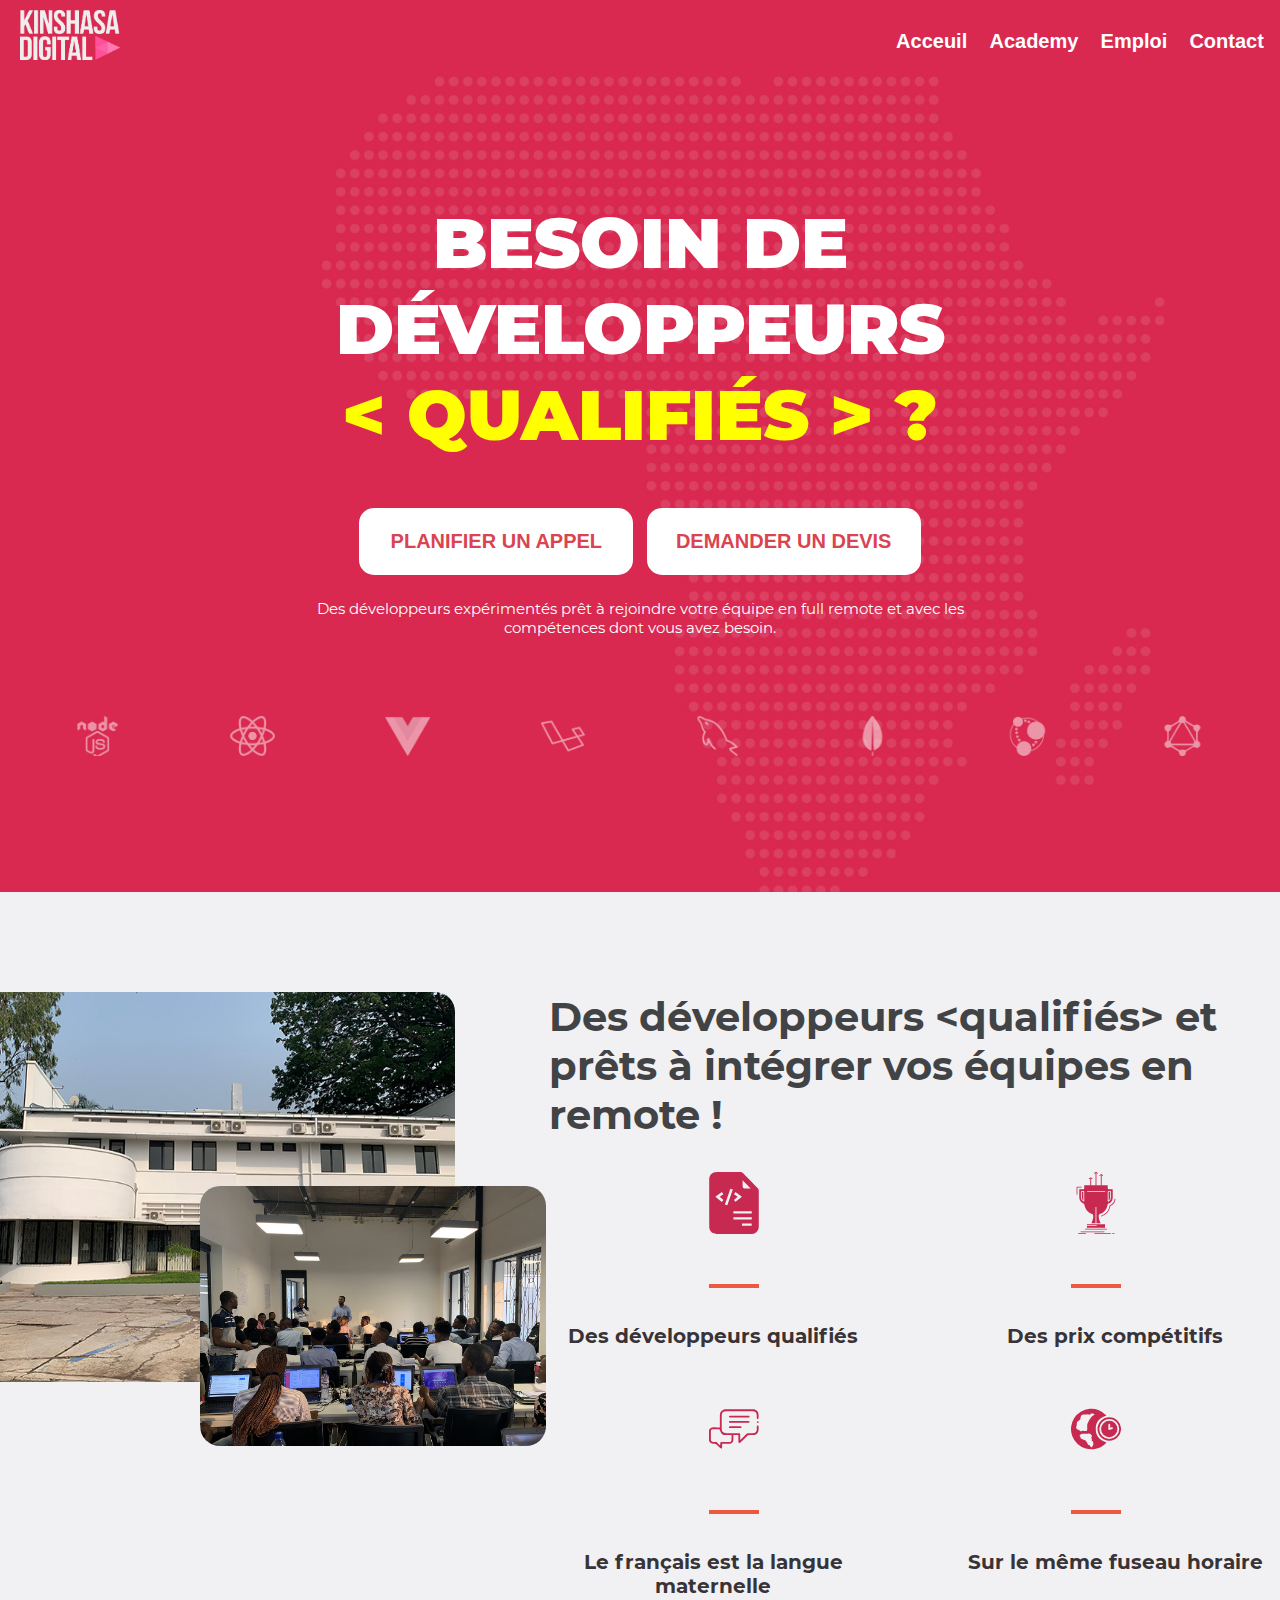
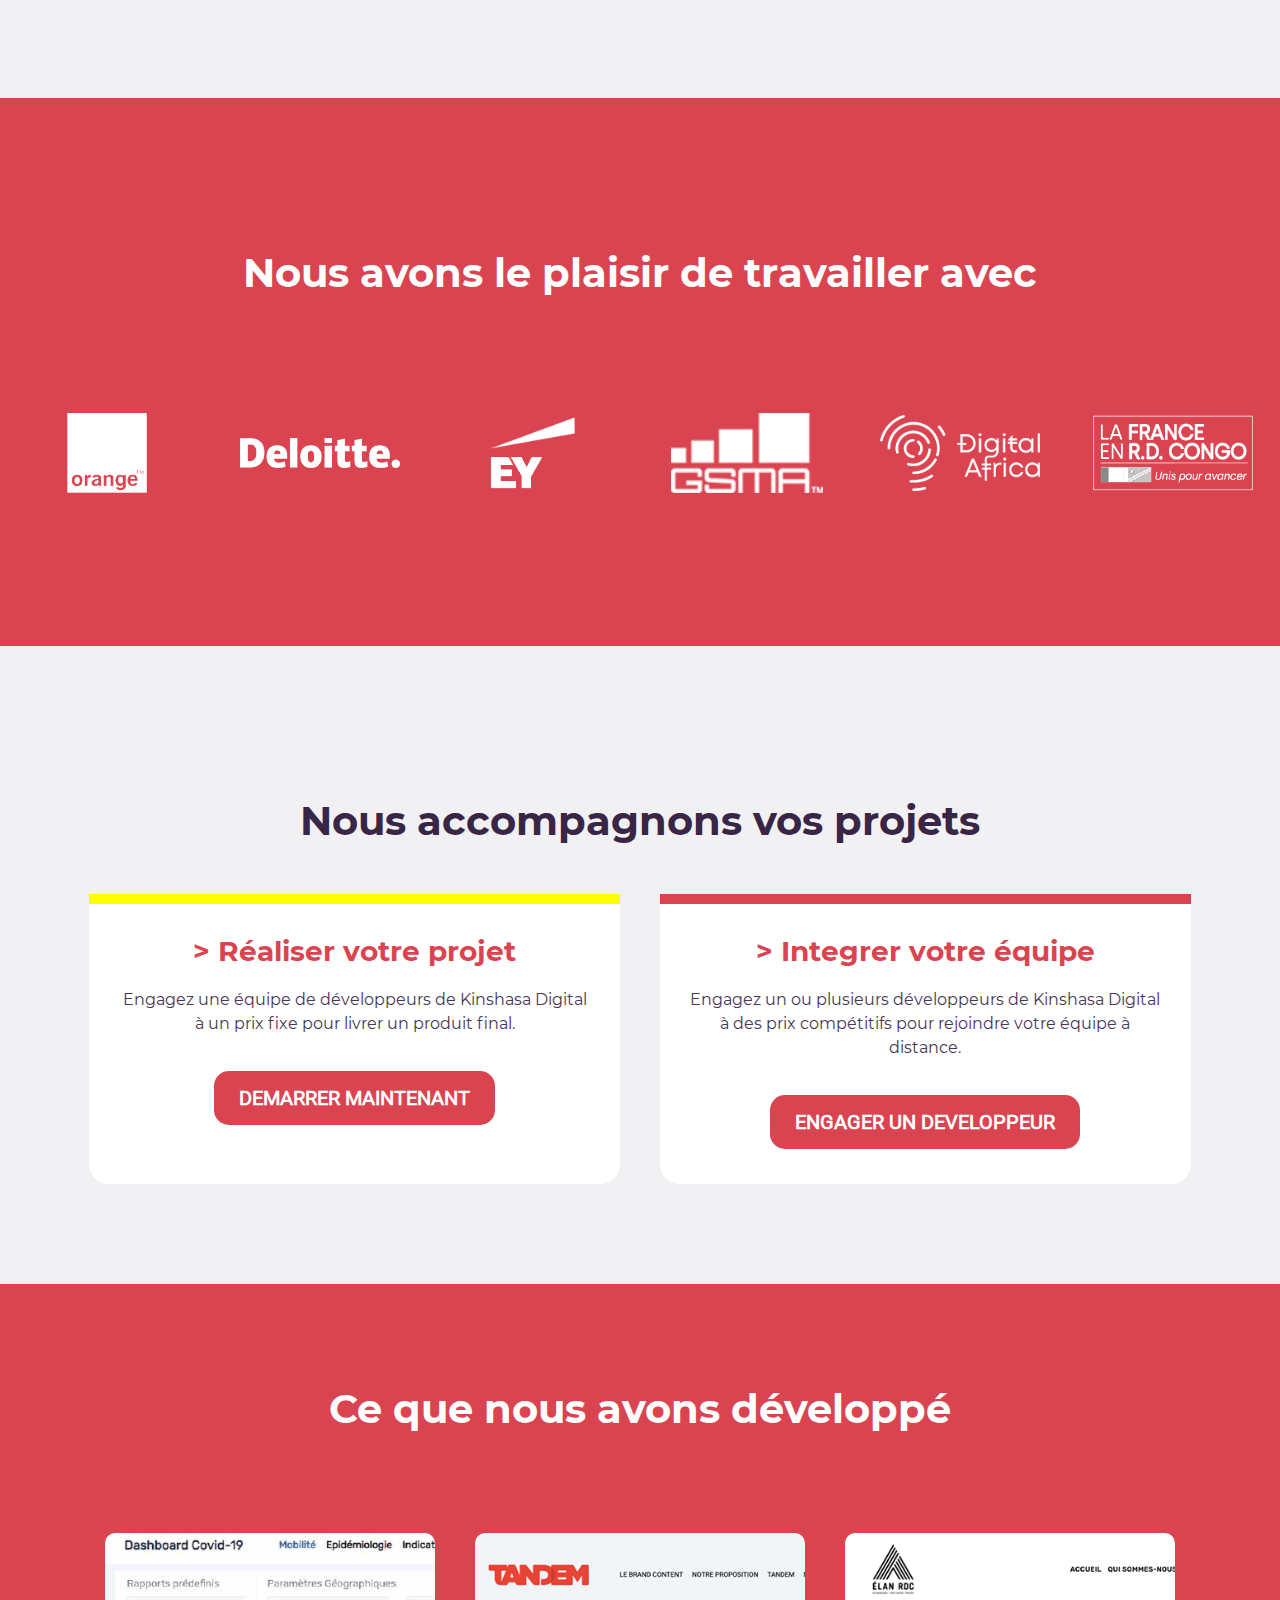
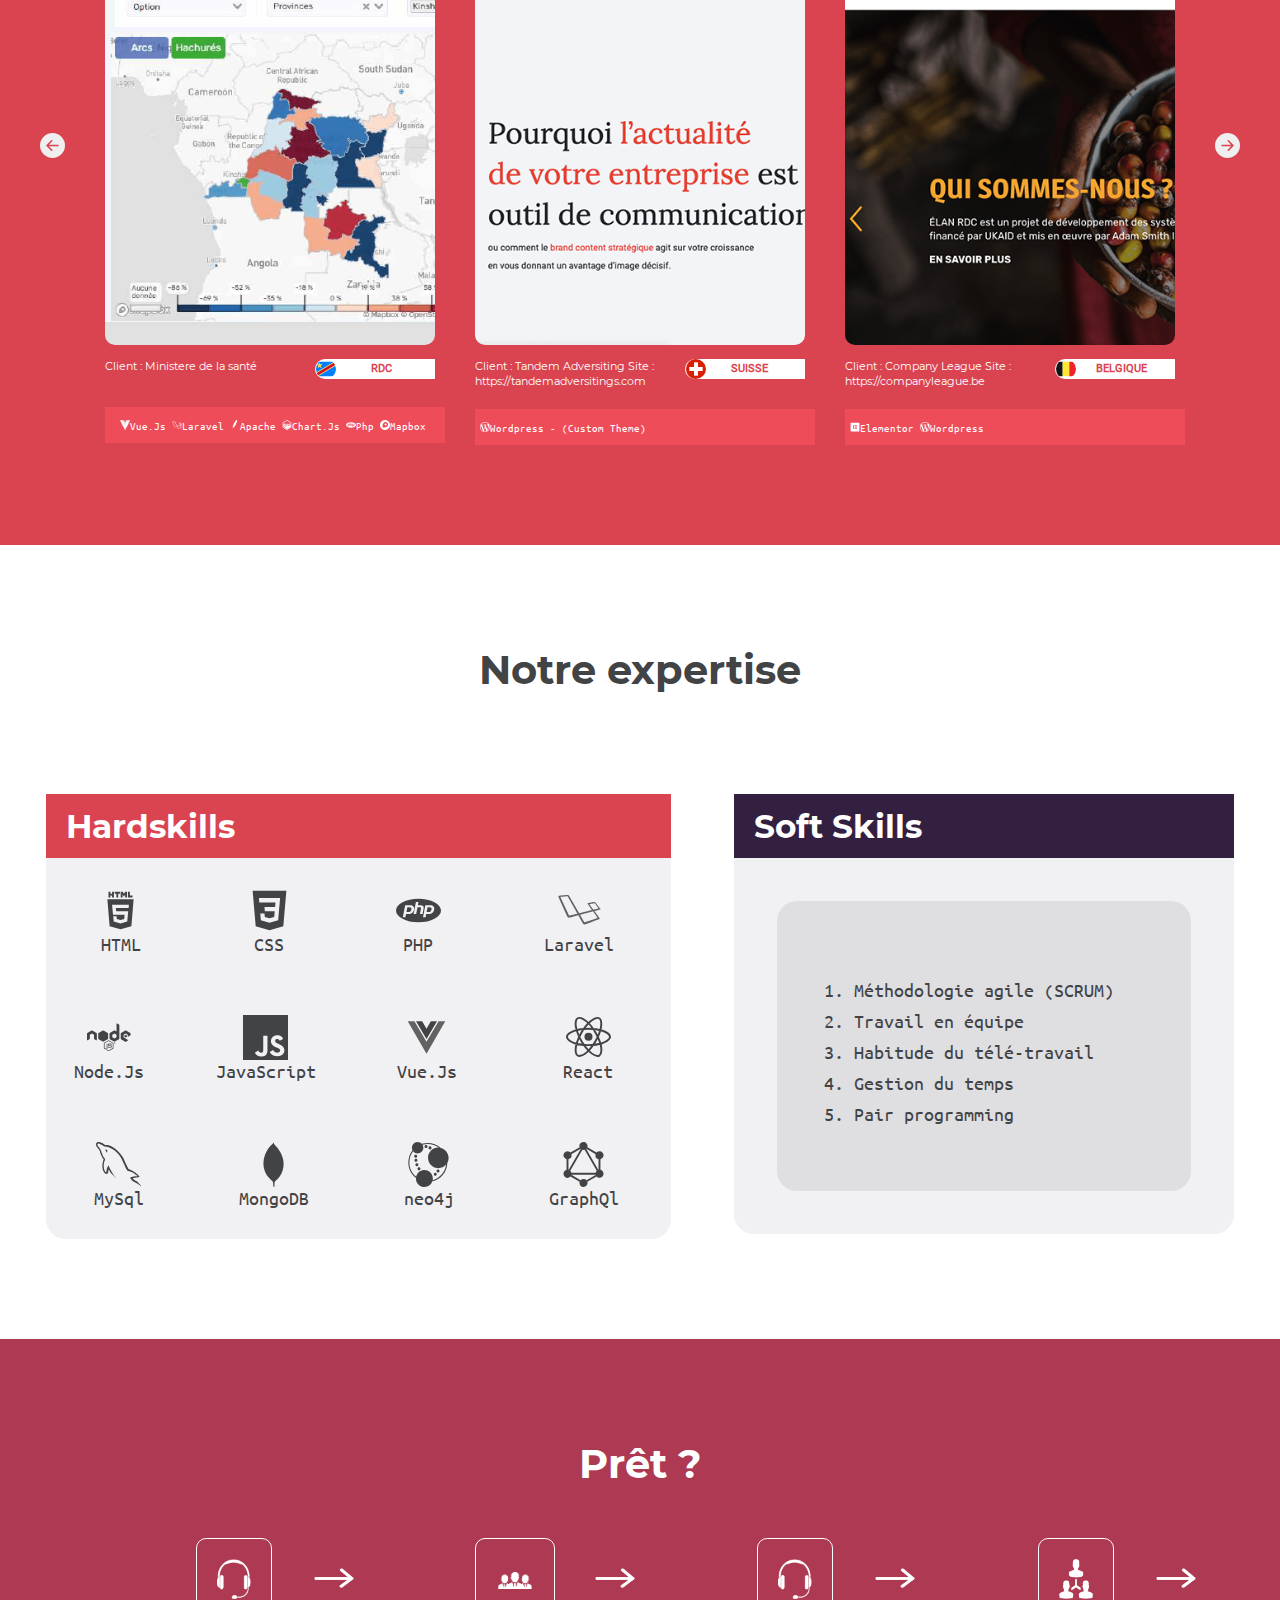
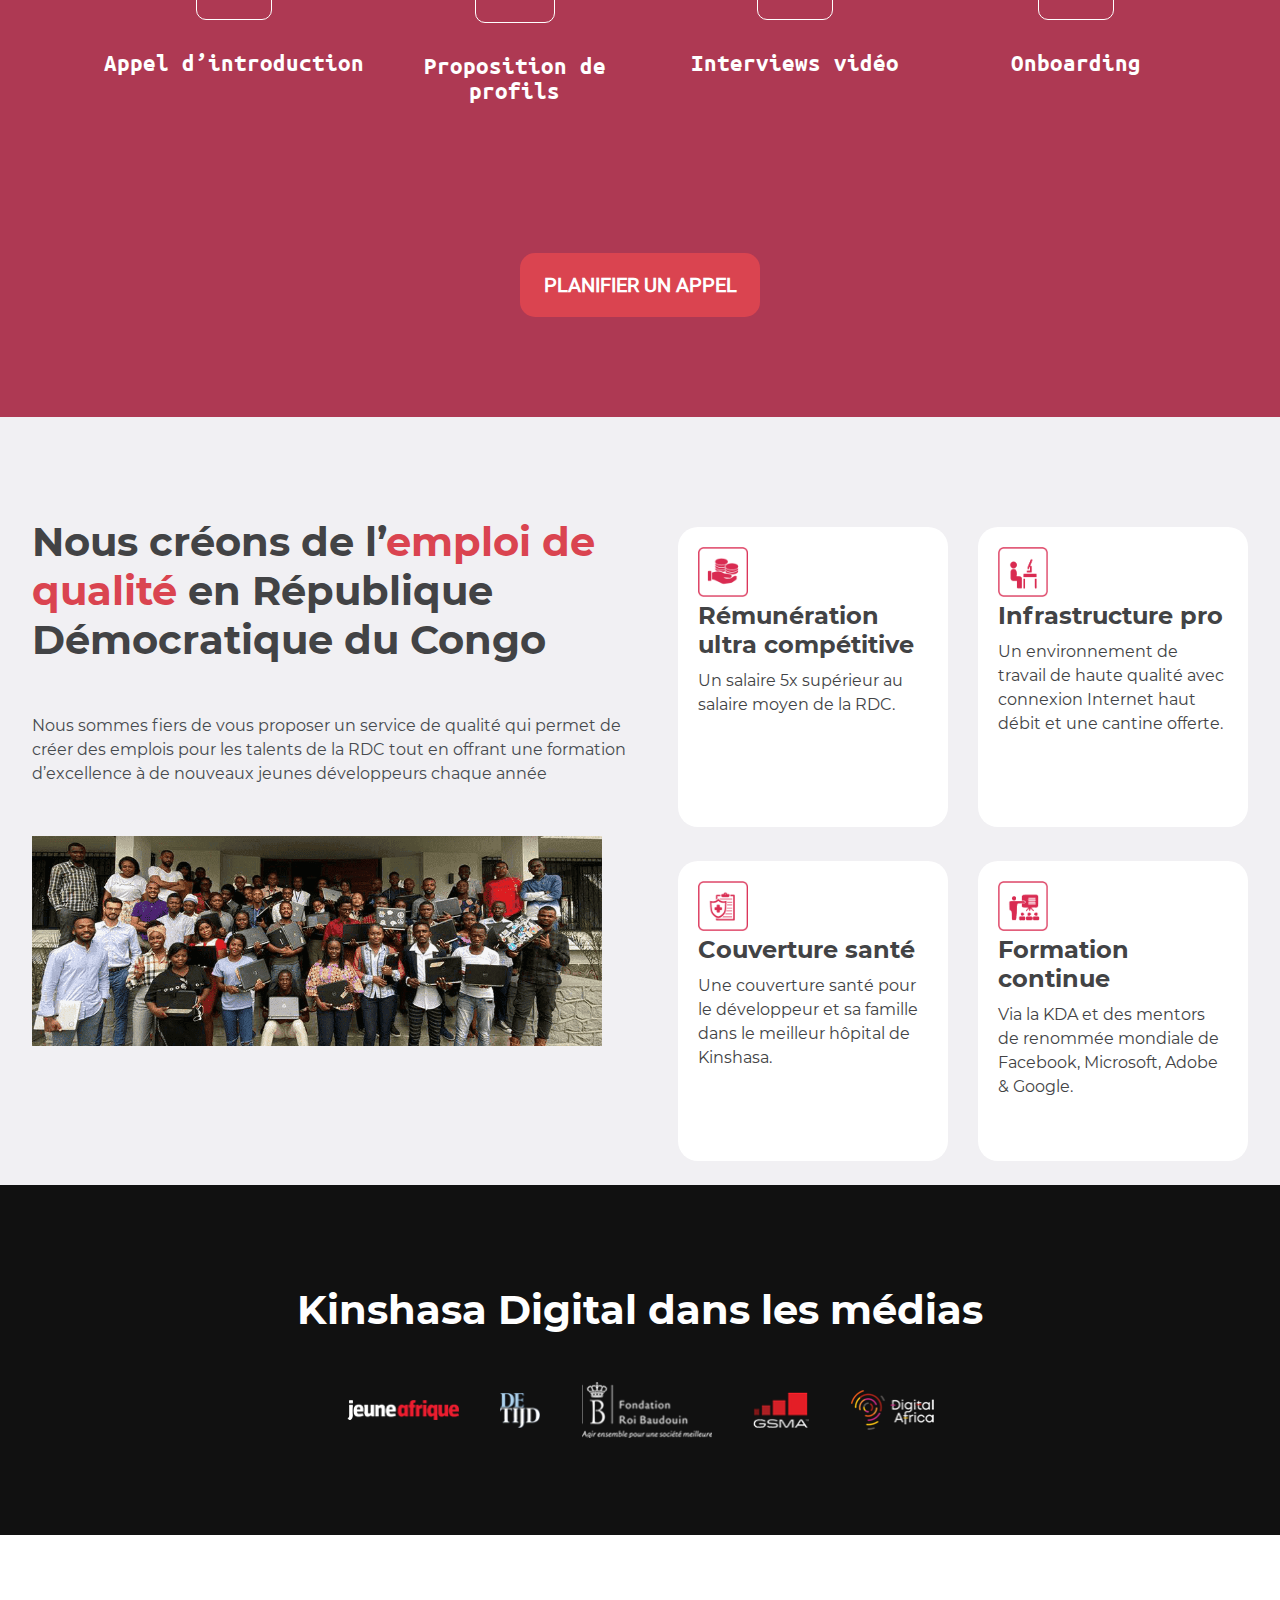
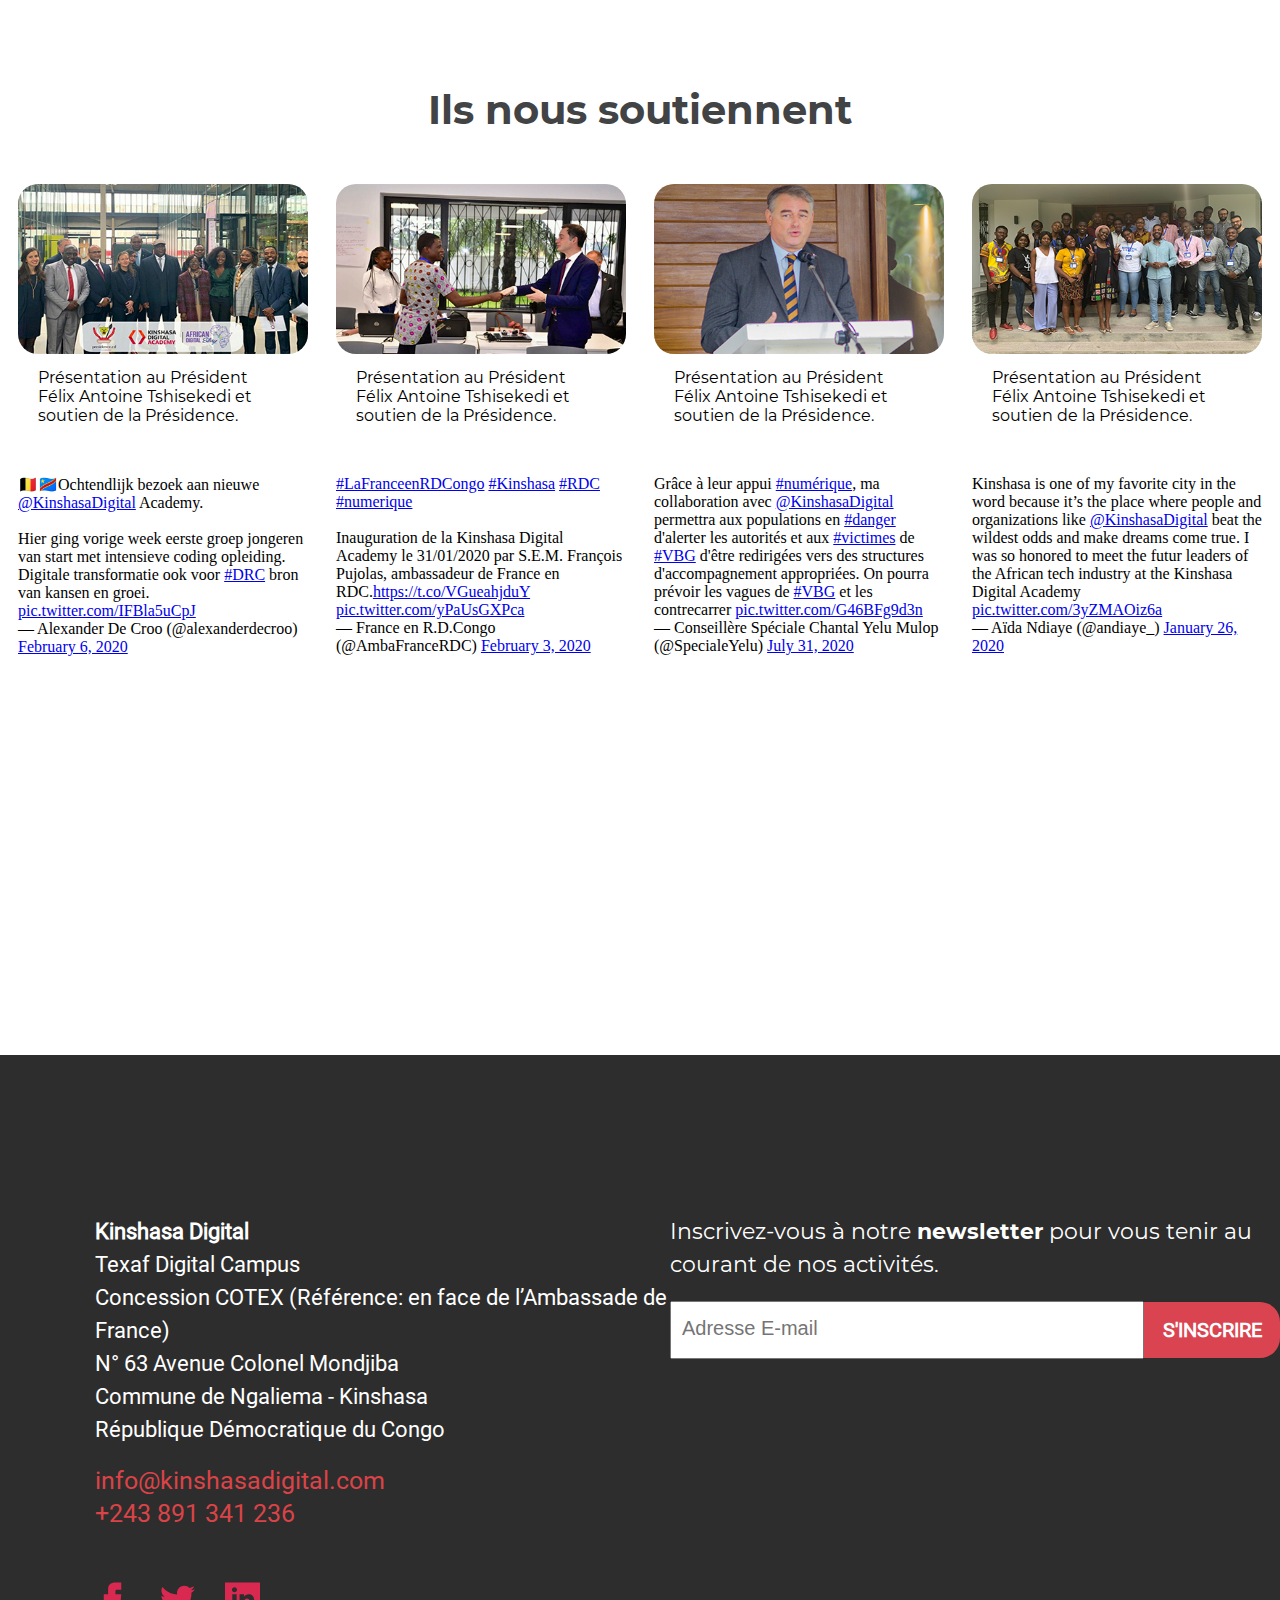
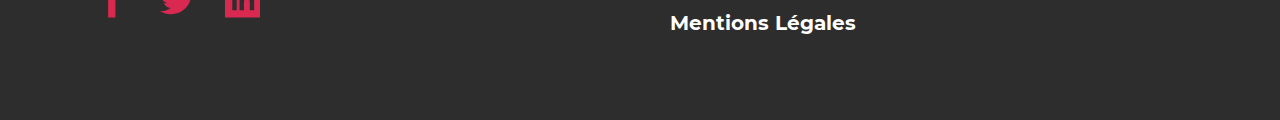
==== commit badbab6d: "recti" ====
--- a/index.html
+++ b/index.html
@@ -148,18 +148,18 @@
 
 			<div id="logos-partenaires">
 				
-				<div><img src="images/partners/orange-white.png" alt=""></div>
-				<div><img src="images/partners/deloitte-white.png" alt=""></div>
-				<div><img src="images/partners/ey-white-2.png" alt=""></div>
-				<div><img src="images/partners/gsma-white.png" alt=""></div>
-				<div><img src="images/partners/digitalafr-w.png" alt=""></div>
-				<div><img src="images/partners/embassade-france-grey.png" alt=""></div>
-				<div><img src="images/partners/ministere_sante-grey.png" alt=""></div>
-				<div><img src="images/partners/texaf-white.png" alt=""></div>
-				<div><img src="images/partners/twb-white.png" alt=""></div>
-				<div><img src="images/partners/banquemondiale.png" alt=""></div>
-				<div><img src="images/partners/theeconomist.png" alt=""></div>
-				<div><img src="images/partners/facebook-white.png" alt=""></div>
+				<div><img id="orange-logo" src="images/partners/orange-white.png" alt=""></div>
+				<div><img id="deloitte-logo" src="images/partners/deloitte-white.png" alt=""></div>
+				<div><img id="ey-logo" src="images/partners/ey-white-2.png" alt=""></div>
+				<div><img id="gsma-logo" src="images/partners/gsma-white.png" alt=""></div>
+				<div><img id="digitalafr-logo" src="images/partners/digitalafr-w.png" alt=""></div>
+				<div><img id="ambassade-logo" src="images/partners/embassade-france-grey.png" alt=""></div>
+				<!--<div><img id="ministere-logo" src="images/partners/ministere_sante-grey.png" alt=""></div>
+				<div><img id="texaf-logo" src="images/partners/texaf-white.png" alt=""></div>
+				<div><img id="twb-logo" src="images/partners/twb-white.png" alt=""></div>
+				<div><img id="banque-mondiale-logo" src="images/partners/banquemondiale.png" alt=""></div>
+				<div><img id="the-economist-logo" src="images/partners/theeconomist.png" alt=""></div>
+				<div><img id="facebook-logo" src="images/partners/facebook-white.png" alt=""></div>-->
 
 			</div>
 
@@ -246,9 +246,12 @@
 								
 								<div class="image-miniscule"><img src="" alt="">
 									
-									<img src="images/technos/vuejs.png" alt="vuejs"> Vue.Js &nbsp;
-									<img src="images/technos/laravel.png" alt="laravel"> Laravel
-
+									<img src="images/technos/vuejs.png" alt="vuejs">Vue.Js&nbsp;
+									<img src="images/technos/laravel.png" alt="laravel">Laravel&nbsp;
+									<img src="svg/apache.svg" alt="Apache-logo">Apache&nbsp;
+									<img src="svg/chartjs.svg" alt="">Chart.Js&nbsp;
+									<img src="svg/php (copie).svg" alt="">Php&nbsp;
+									<img src="svg/mapbox.svg" alt="">Mapbox&nbsp;
 								</div>
 							</div>
 							
@@ -266,8 +269,7 @@
 								</div>
 								<div class="image-miniscule2">
 									
-									<img src="images/technos/vuejs.png" alt="vuejs"> Vue.Js &nbsp;
-									<img src="images/technos/laravel.png" alt="laravel"> Laravel
+									<img src="svg/wordpress.svg" alt="vuejs"> Wordpress - (Custom Theme)
 								
 								</div>
 							</div>
@@ -286,8 +288,9 @@
 
 								</div>
 								<div class="image-miniscule2">
-									<img src="images/technos/vuejs.png" alt="vuejs"> Vue.Js &nbsp;
-									<img src="images/technos/laravel.png" alt="laravel"> Laravel
+									<img src="svg/elementor.svg" alt="vuejs">Elementor&nbsp;
+									<img src="svg/wordpress.svg" alt="vuejs">Wordpress
+									
 								</div>
 							</div>
 					</div>
--- a/kda.css
+++ b/kda.css
@@ -262,7 +262,7 @@
 
 #la-div-des-logos-rouges {
 
-	width: 50%;
+	width: 60%;
 	height: 100%;
 
 	display: flex;
@@ -272,7 +272,7 @@
 
 #la-div-des-logos-rouges > h1 {
 	font-family: MontserratBold;
-	margin-right: 55px;
+
 	font-size: 40px;
 	height: 40px;
 	color: #424345;
@@ -283,12 +283,13 @@
 	
 	display: flex;
 	flex-direction: row;
-	justify-content: space-around;
+	justify-content: space-between;
+
 }
 
 #les-deux-logo1  {
 
-	
+	width: 45%;
 	
 }
 
@@ -318,6 +319,12 @@
 	padding-bottom: 50px;
 }
 
+#les-deux-logo2 {
+
+	width: 45%;
+
+}
+
 
 #les-deux-logo2 > img {
 
@@ -365,12 +372,92 @@
 
 }
 
+#orange-logo {
+	height: 80px;
+	width: 80px;
+}
+
+#deloitte-logo {
+
+	height: 30px;
+	width: 160px;
+}
+
+#ey-logo {
+
+	height: 80px;
+	width: 138px;
+}
+#gsma-logo {
+
+	height: 80px;
+	width: 152px;
+}
+
+#digitalafr-logo {
+	height: 76px;
+	width: 160px;
+}
+
+#ambassade-logo {
+	height: 75px;
+	width: 160px;
+}
+
+#texaf-logo {
+	height: 80px;
+	width: 72px;
+
+}
+
+
+#ministere-logo {
+	height: 80px;
+	width: 160px;
+}
+
+
+#twb-logo {
+	height: 80px;
+	width: 138px;
+}
+
+#banque-mondiale-logo {
+	height: 32px;
+	width: 155px;
+}
+#the-economist-logo {
+	height: 49px;
+	width: 160px;
+}
+#facebook-logo {
+	height: 32px;
+	width: 155px;
+}
 #logos-partenaires {
 
-	
 	display: flex;
 	flex-direction: row;
 	overflow: hidden;
+	padding-bottom: 100px;
+
+}
+
+#logos-partenaires > div {
+
+	height: 200px;
+	width: 234px;
+	
+	
+
+}
+#logos-partenaires > div > img {
+
+	margin-top: 50%;
+	margin-left: 50%;
+	position: relative;
+	transform: translate(-50%, -50%);
+
 
 }
 
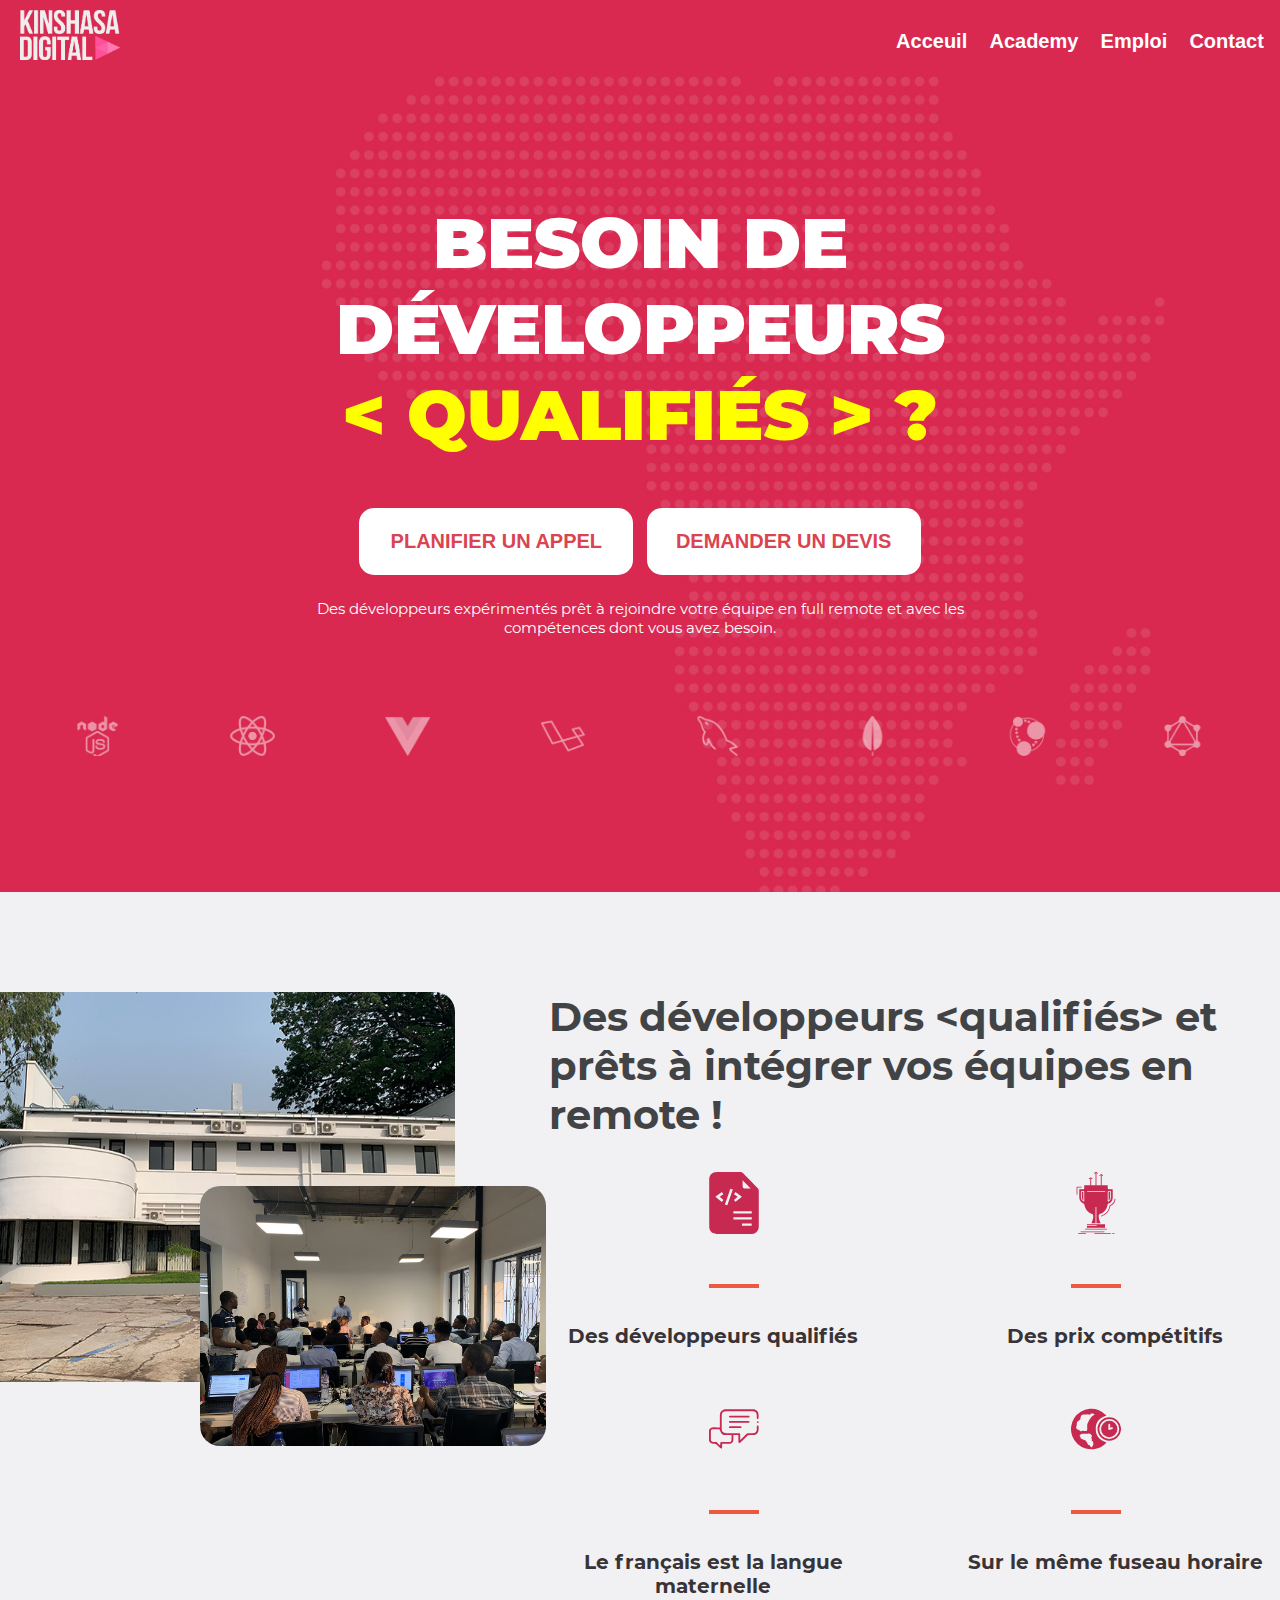
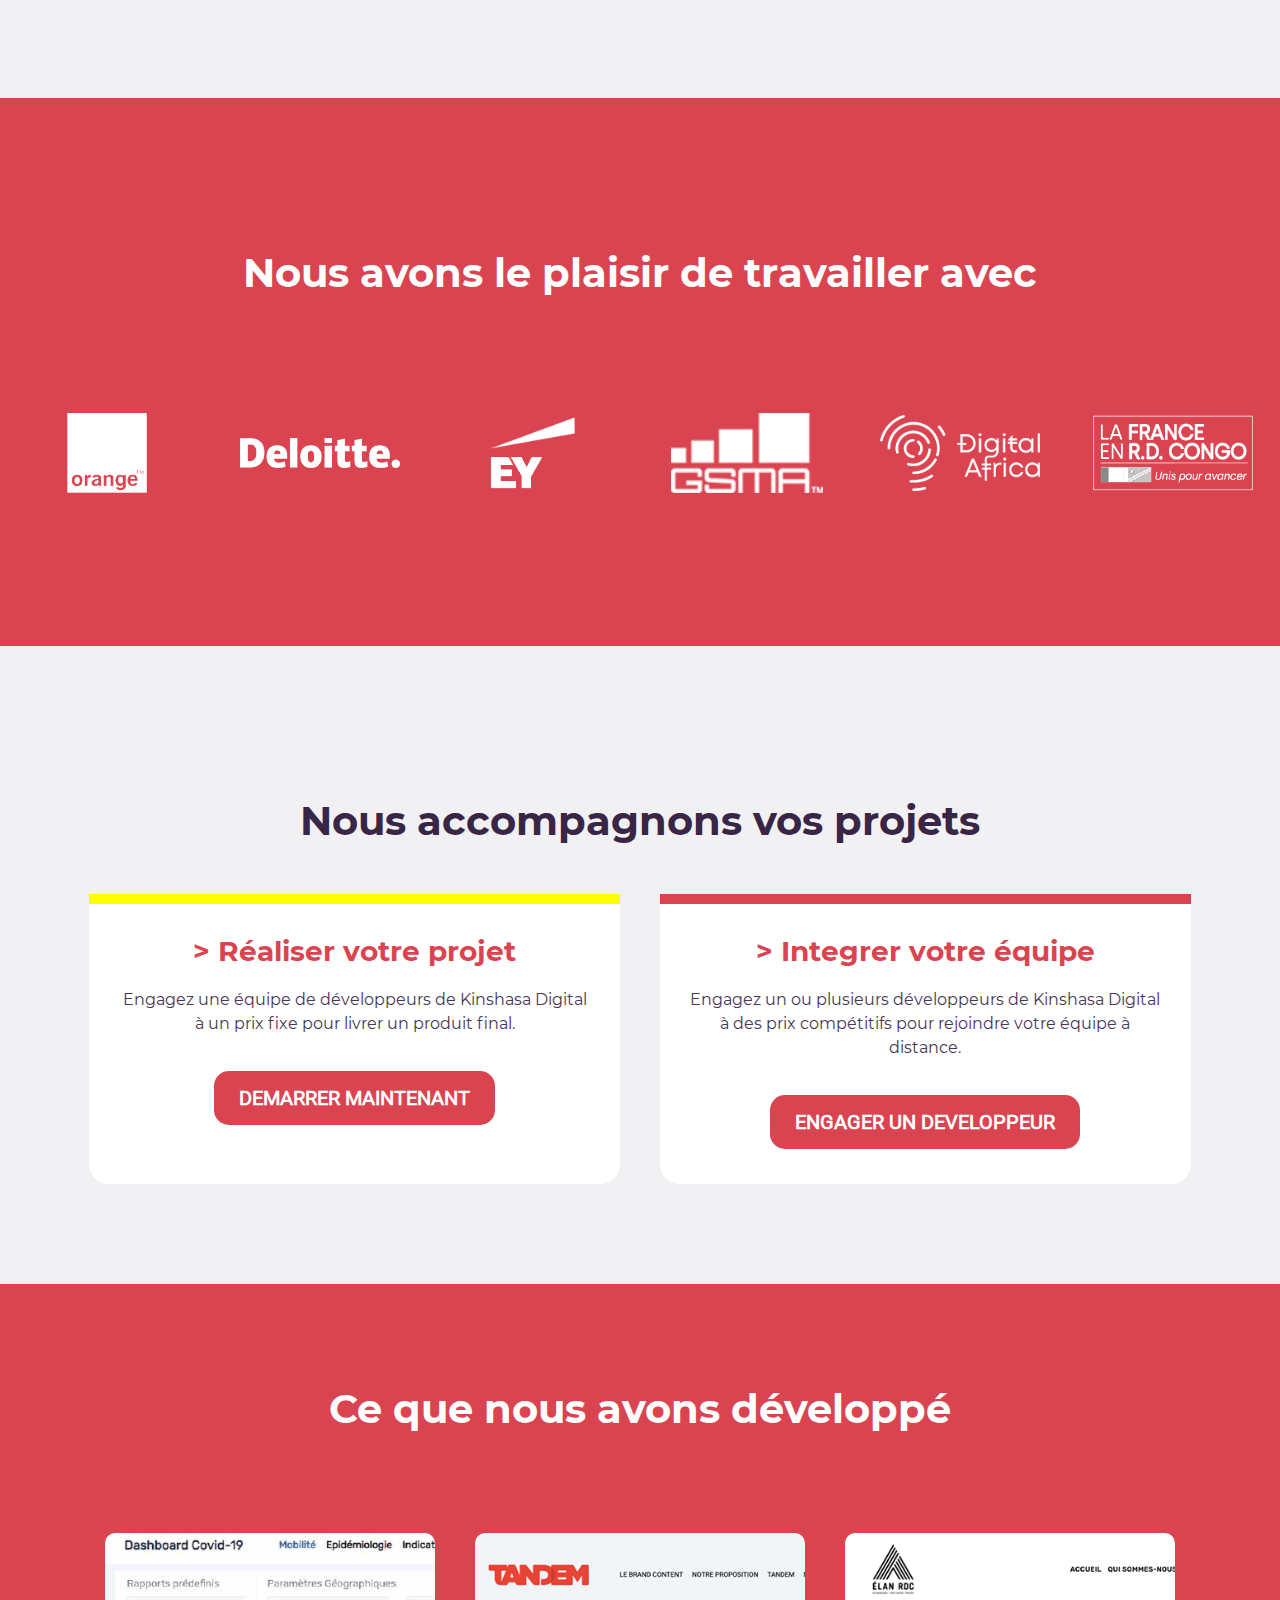
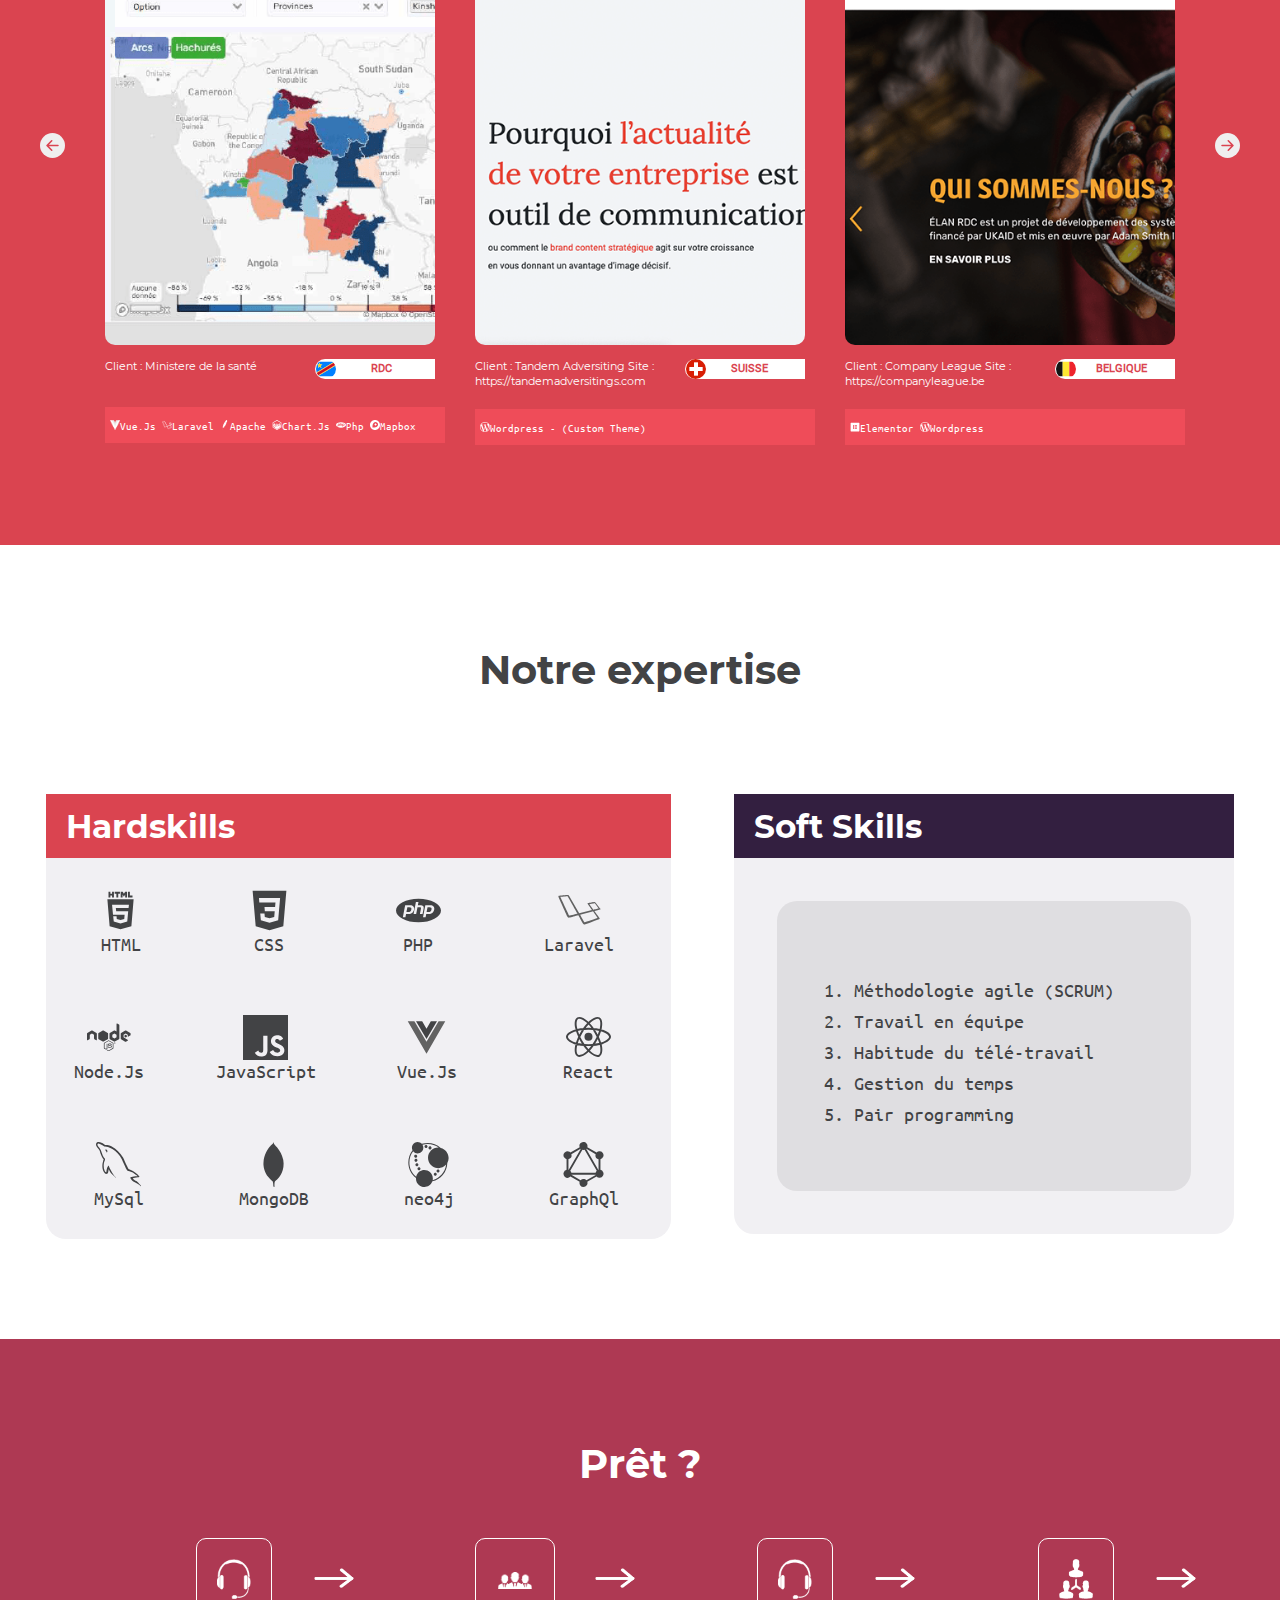
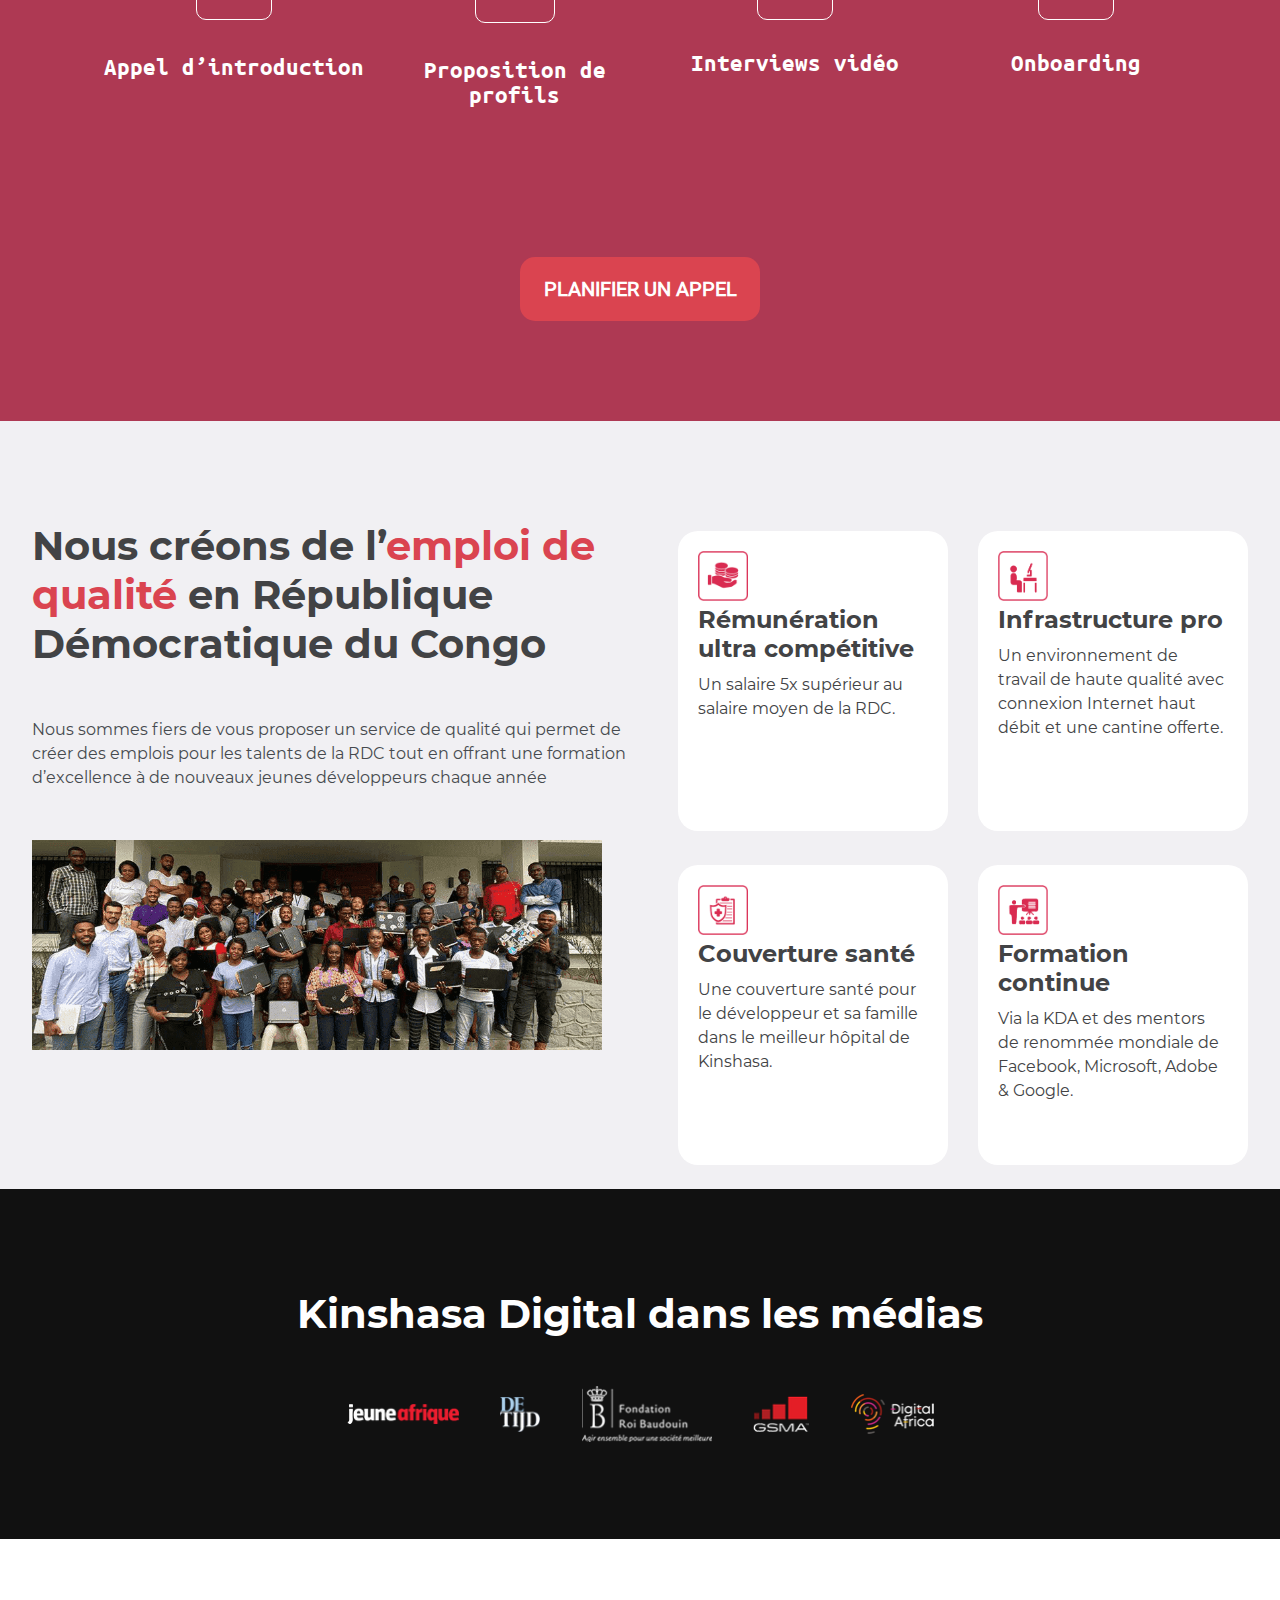
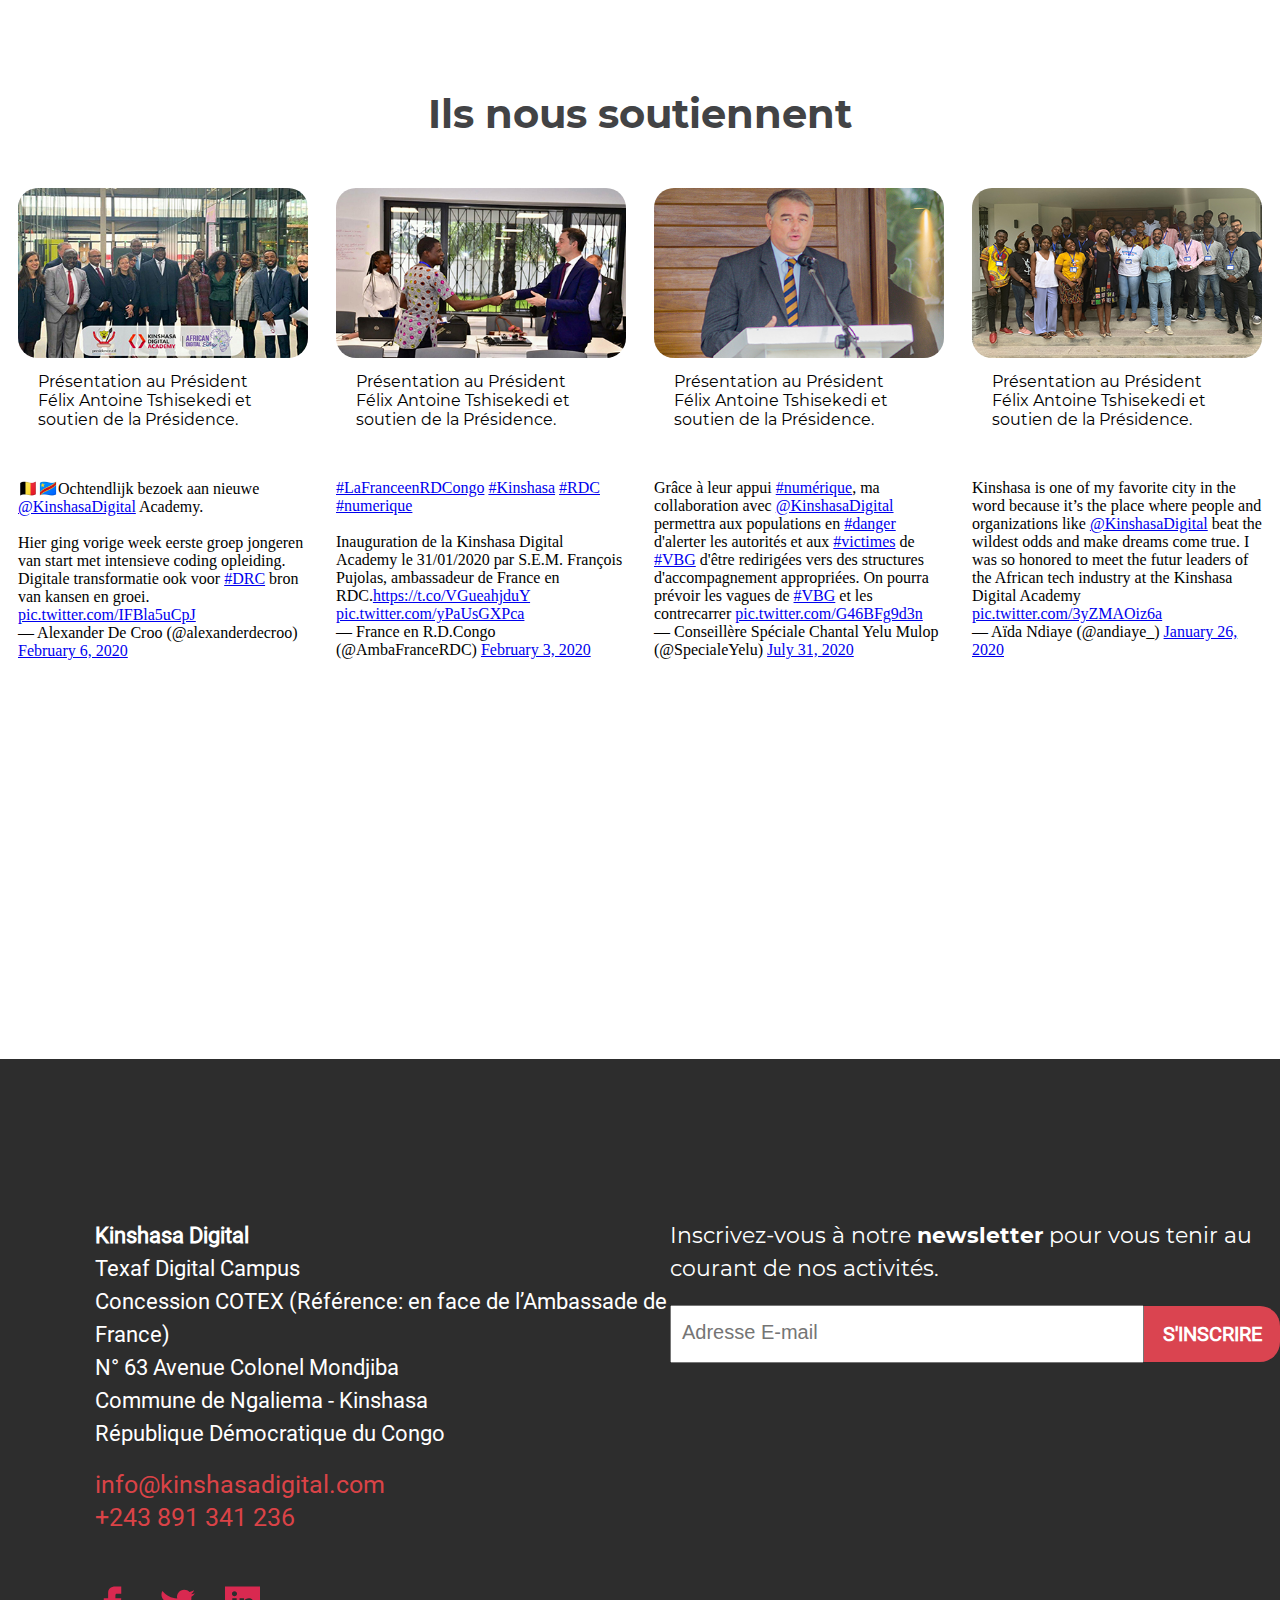
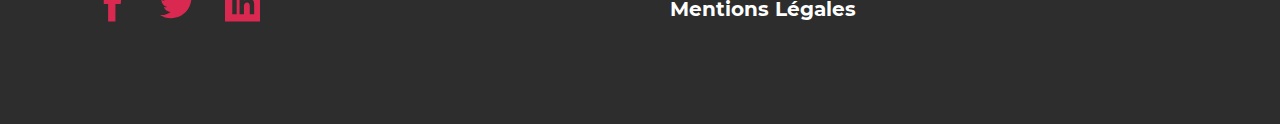
==== commit f9f08073: "recti" ====
--- a/index.html
+++ b/index.html
@@ -18,12 +18,12 @@
 				</div>
 				<!-- Logo & Menu -->
 				<div id="Menu">
-					<ul>
-						<a href="index.html"><li>Acceuil</li></a>
-						<a href=""><li>Academy</li></a>
-						<a href="Emplois.html"><li>Emploi</li></a>
-						<a href=""><li>Contact</li></a>
-					</ul>
+					
+						<a href="index.html">Acceuil</a>
+						<a href="">Academy</a>
+						<a href="Emplois.html">Emploi</a>
+						<a href="">Contact</a>
+					
 				</div>
 		</nav>
 	</header>
@@ -36,7 +36,7 @@
 
     <section id="PARTIEBESOINDE">
 
-     		<h1>BESOIN DE<br> DÉVELOPPEURS<br> <span id="MOTQUALIFIÉS">< QUALIFIÉS > ?</span></h1>
+     		<h1>BESOIN DE<br> DÉVELOPPEURS<br> <span id="MOTQUALIFIÉS"> &lt; QUALIFIÉS &gt; ?</span></h1>
 
      		<div id="PlanifierUnAppelDemanderUnAvis">
 				 
@@ -206,8 +206,6 @@
 					</div>
 			</div>
 
-		</div>
-
 		</section>
 	 
 
@@ -244,13 +242,12 @@
 								</div>
 								<br>
 								
-								<div class="image-miniscule"><img src="" alt="">
-									
+								<div class="image-miniscule">
 									<img src="images/technos/vuejs.png" alt="vuejs">Vue.Js&nbsp;
 									<img src="images/technos/laravel.png" alt="laravel">Laravel&nbsp;
 									<img src="svg/apache.svg" alt="Apache-logo">Apache&nbsp;
 									<img src="svg/chartjs.svg" alt="">Chart.Js&nbsp;
-									<img src="svg/php (copie).svg" alt="">Php&nbsp;
+									<img src="svg/php(copie).svg" alt="">Php&nbsp;
 									<img src="svg/mapbox.svg" alt="">Mapbox&nbsp;
 								</div>
 							</div>
@@ -452,11 +449,12 @@
 					<div class="block-du-logo">
 						<div class="bordure-image">
 
-								<div id="sept-logo">
+								<div class="sept-logo">
 									<img class="bordure" src="KDA/call.png" alt="">
 									<p>Interviews vidéo</p>
 								</div>
-								<div id="fleche1">
+
+								<div class="fleche1">
 									<img class= "fleche2" src="KDA/arrow.png" alt="">
 								</div>
 						</div>
@@ -467,11 +465,12 @@
 					<div class="block-du-logo">
 						<div class="bordure-image">
 
-								<div id="sept-logo">
+								<div class="sept-logo">
 									<img class="bordure" src="KDA/user_group.png" alt="">
 									<p>Onboarding</p>
 								</div>
-								<div id="fleche1">
+
+								<div class="fleche1">
 									<img class= "fleche2" src="KDA/arrow.png" alt="">
 								</div>
 						</div>
@@ -498,25 +497,24 @@
 
 		<div id="partie-gauche">
 			<h1>Nous créons de l’<span>emploi de qualité</span> en République Démocratique du Congo</h1>
-
 			<p>Nous sommes fiers de vous proposer un service de qualité qui permet de créer des emplois pour les talents de la RDC tout 
 			   en offrant une formation d’excellence à de nouveaux jeunes développeurs chaque année</p>
 
 			   <img src="KDA/students.png" alt="">
 		</div>
 
-					<div id="partie-droite">
+		<div id="partie-droite">
 				<div id="Colonne1">
-						<div class ="boite1">
+					<div class ="boite1">
 								<div class="contenu-boite">
 										<img src="KDA/salary.png" alt="">
 										<h3>Rémunération ultra compétitive</h3>
 
 										<p>Un salaire 5x supérieur au salaire moyen de la RDC.</p>
 								</div>
-						</div>
-
-						<div class ="boite1">
+					</div>
+
+					<div class ="boite1">
 							<div class="contenu-boite">
 									<img src="KDA/health.png" alt="">
 									<h3>Couverture santé</h3>
@@ -533,7 +531,7 @@
 								<h3>Infrastructure pro</h3>
 
 								<p>Un environnement de travail de haute qualité avec connexion Internet haut débit et une cantine offerte.</p>
-						</div>
+							</div>
 						</div>
 						<div class ="boite2">
 							<div class="contenu-boite">
@@ -541,10 +539,10 @@
 								<h3>Formation continue</h3>
 
 								<p>Via la KDA et des mentors de renommée mondiale de Facebook, Microsoft, Adobe & Google.</p>
+							</div>
 						</div>
 				</div>
 		</div>
-
 		
 	</div>
 
@@ -693,7 +691,7 @@
 		
 					<div id="adresse-mail" >
 		
-						<div id="mail1"><input type="mail" placeholder="Adresse E-mail"></div>
+						<div id="mail1"><input type="email" placeholder="Adresse E-mail"></div>
 						<div id="button1"><button>S'INSCRIRE</button></div>
 						
 		
@@ -712,7 +710,7 @@
 					<br>
 					<br>
 					<br>
-					<br>
+					
 		
 		
 		
--- a/kda.css
+++ b/kda.css
@@ -64,19 +64,16 @@
 }
 
 #Menu {
-	width: 100%;
-	float: right;
-}
-#Menu > ul {
-	display: flex;
+	display: flex;
+	flex-direction: row !important;
 	justify-content: space-around;
 	margin-left: 750px;
 	margin-top: 25px;
-	color: white;
 	padding: 5px;
-	list-style-type: none;
 	font-size: 20px;
 	font-weight: bold;
+	width: 100%;
+	float: right;
 }
 
 #Menu > ul > li:hover {
@@ -84,7 +81,7 @@
     transition: 1s solid ease;
 }
 
-#Menu > ul > a {
+#Menu > a {
 
 	text-decoration: none;
 	color: white;
@@ -1130,11 +1127,10 @@
 	
 }
 
-#sept-logo {
+.sept-logo {
 	display: flex;
 	flex-direction: column;
 	justify-content: space-evenly;
-
 }
 
 
@@ -1195,7 +1191,7 @@
 
 }
 
-#fleche1 {
+.fleche1 {
 	height: 50px;
 	width: 100px;
 
@@ -2029,7 +2025,7 @@
 
 }
 
-#last-formulaire > form{
+#last-formulaire {
 	
 	display: flex;
 	justify-content: center;
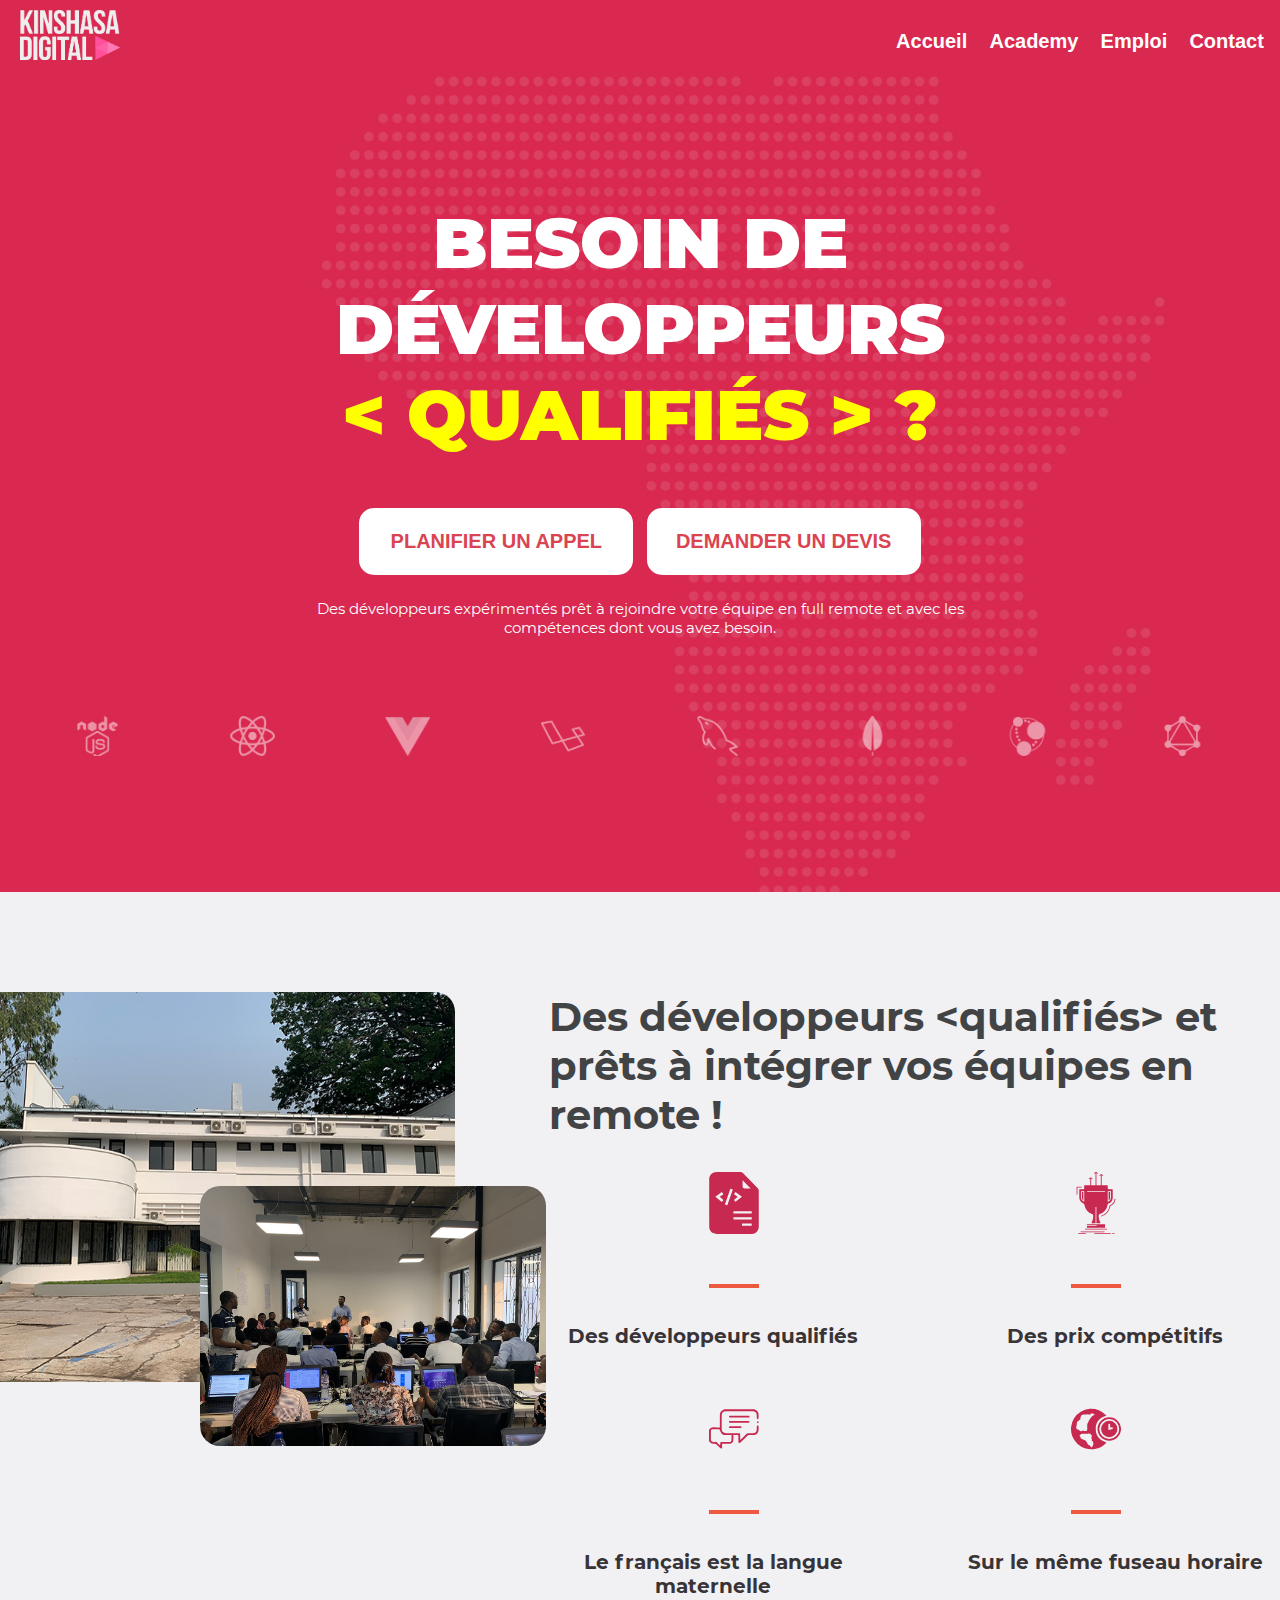
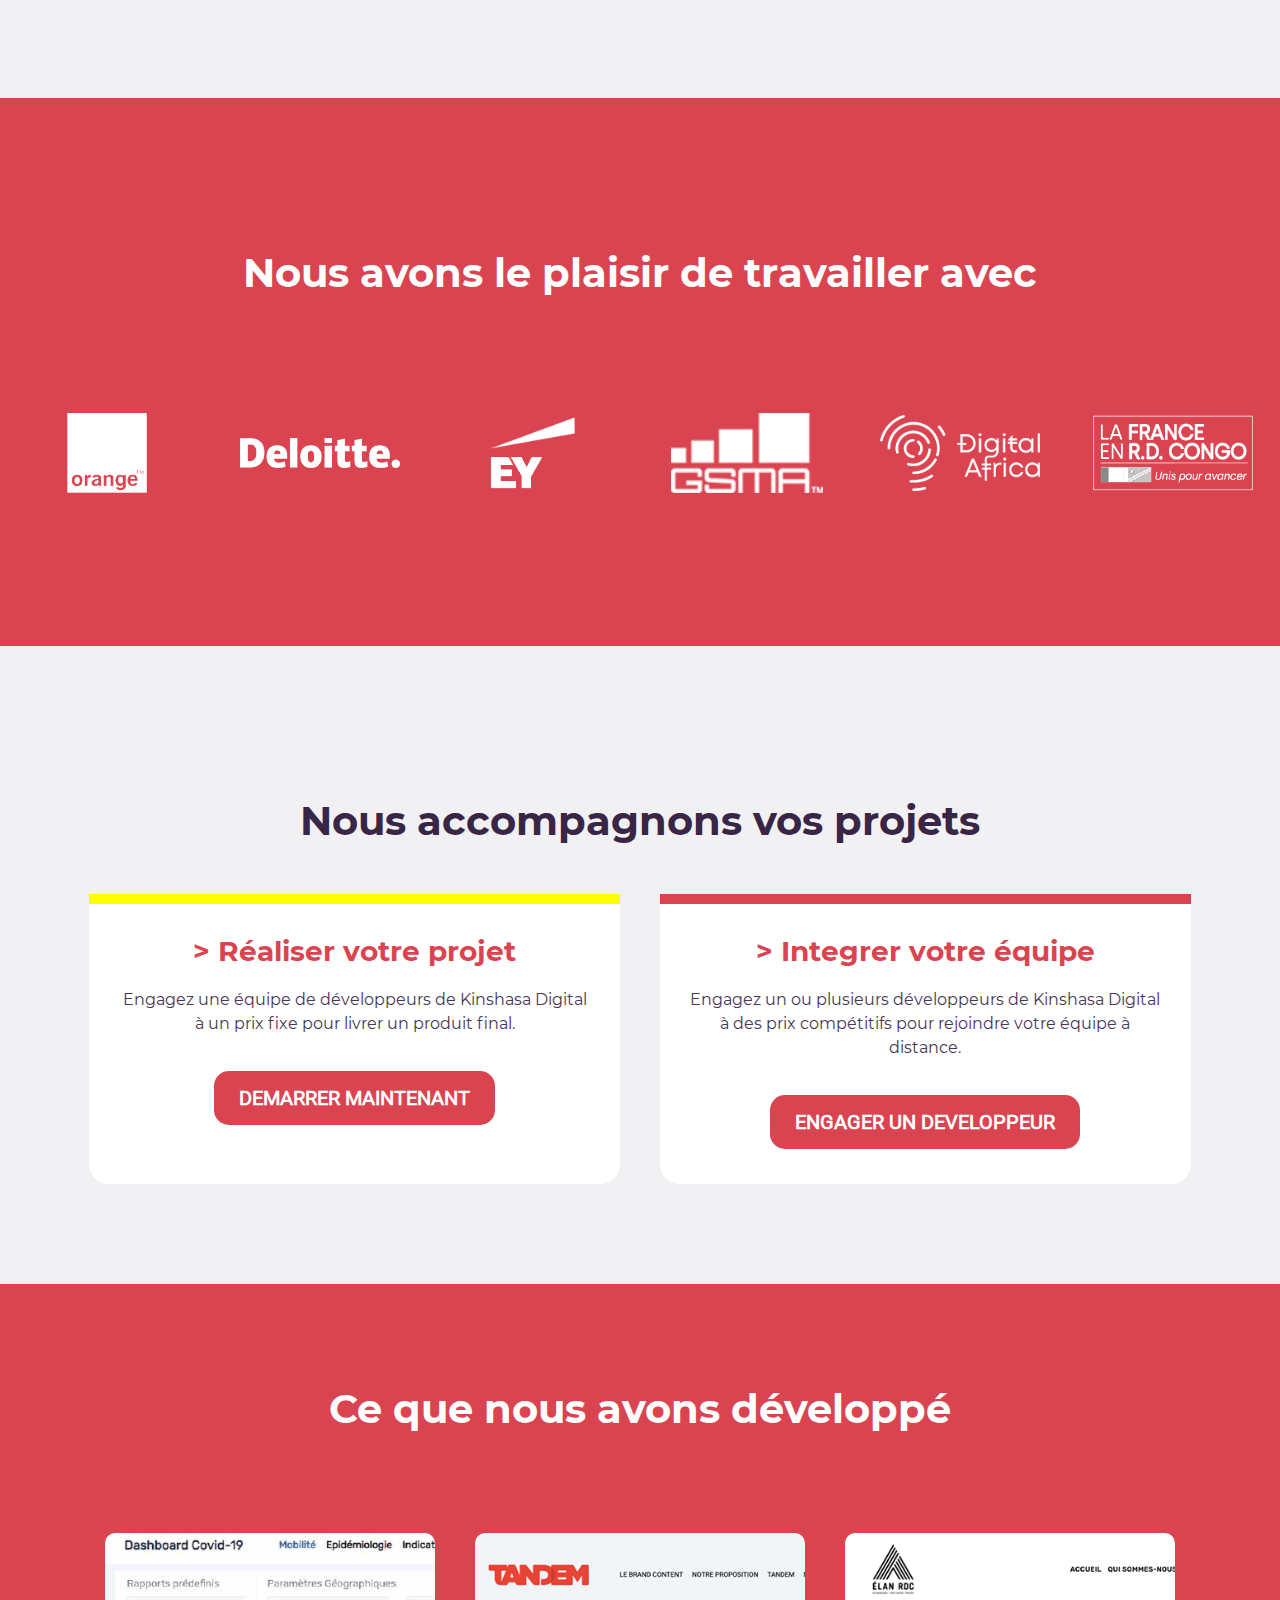
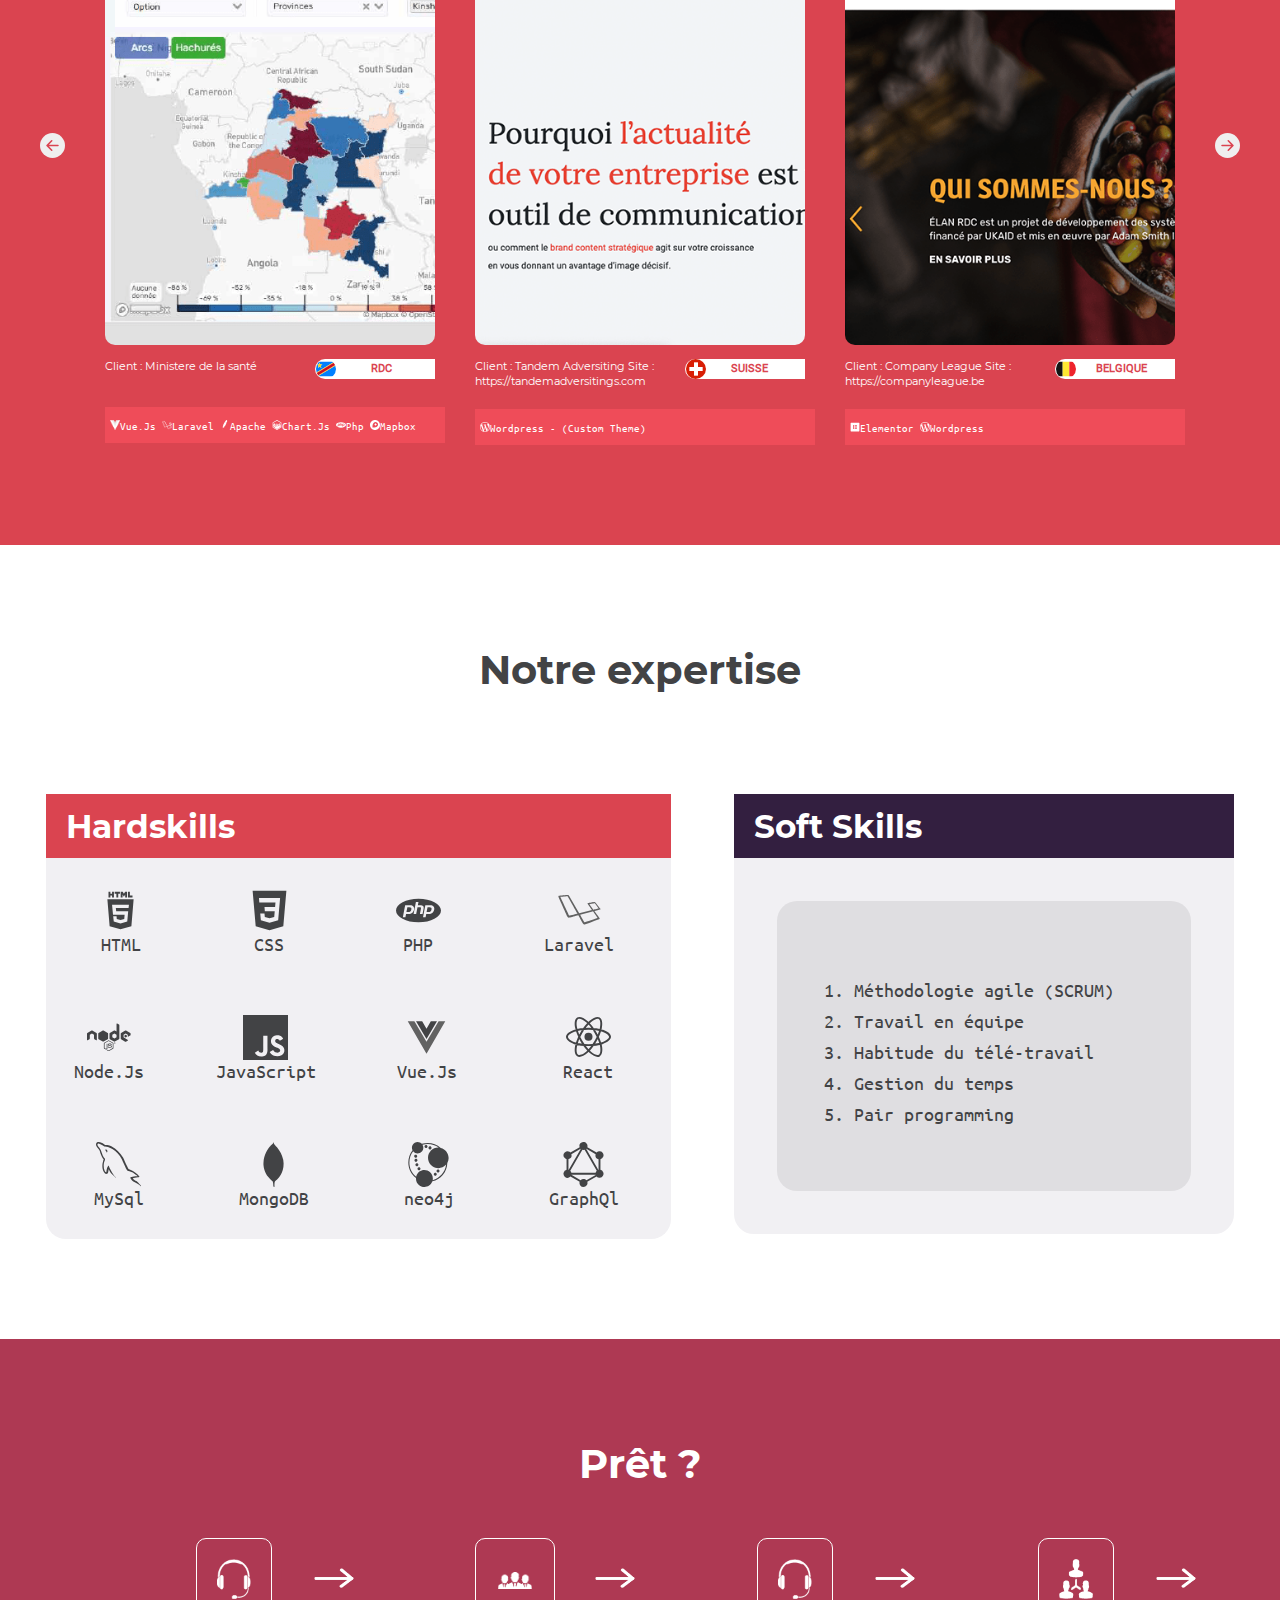
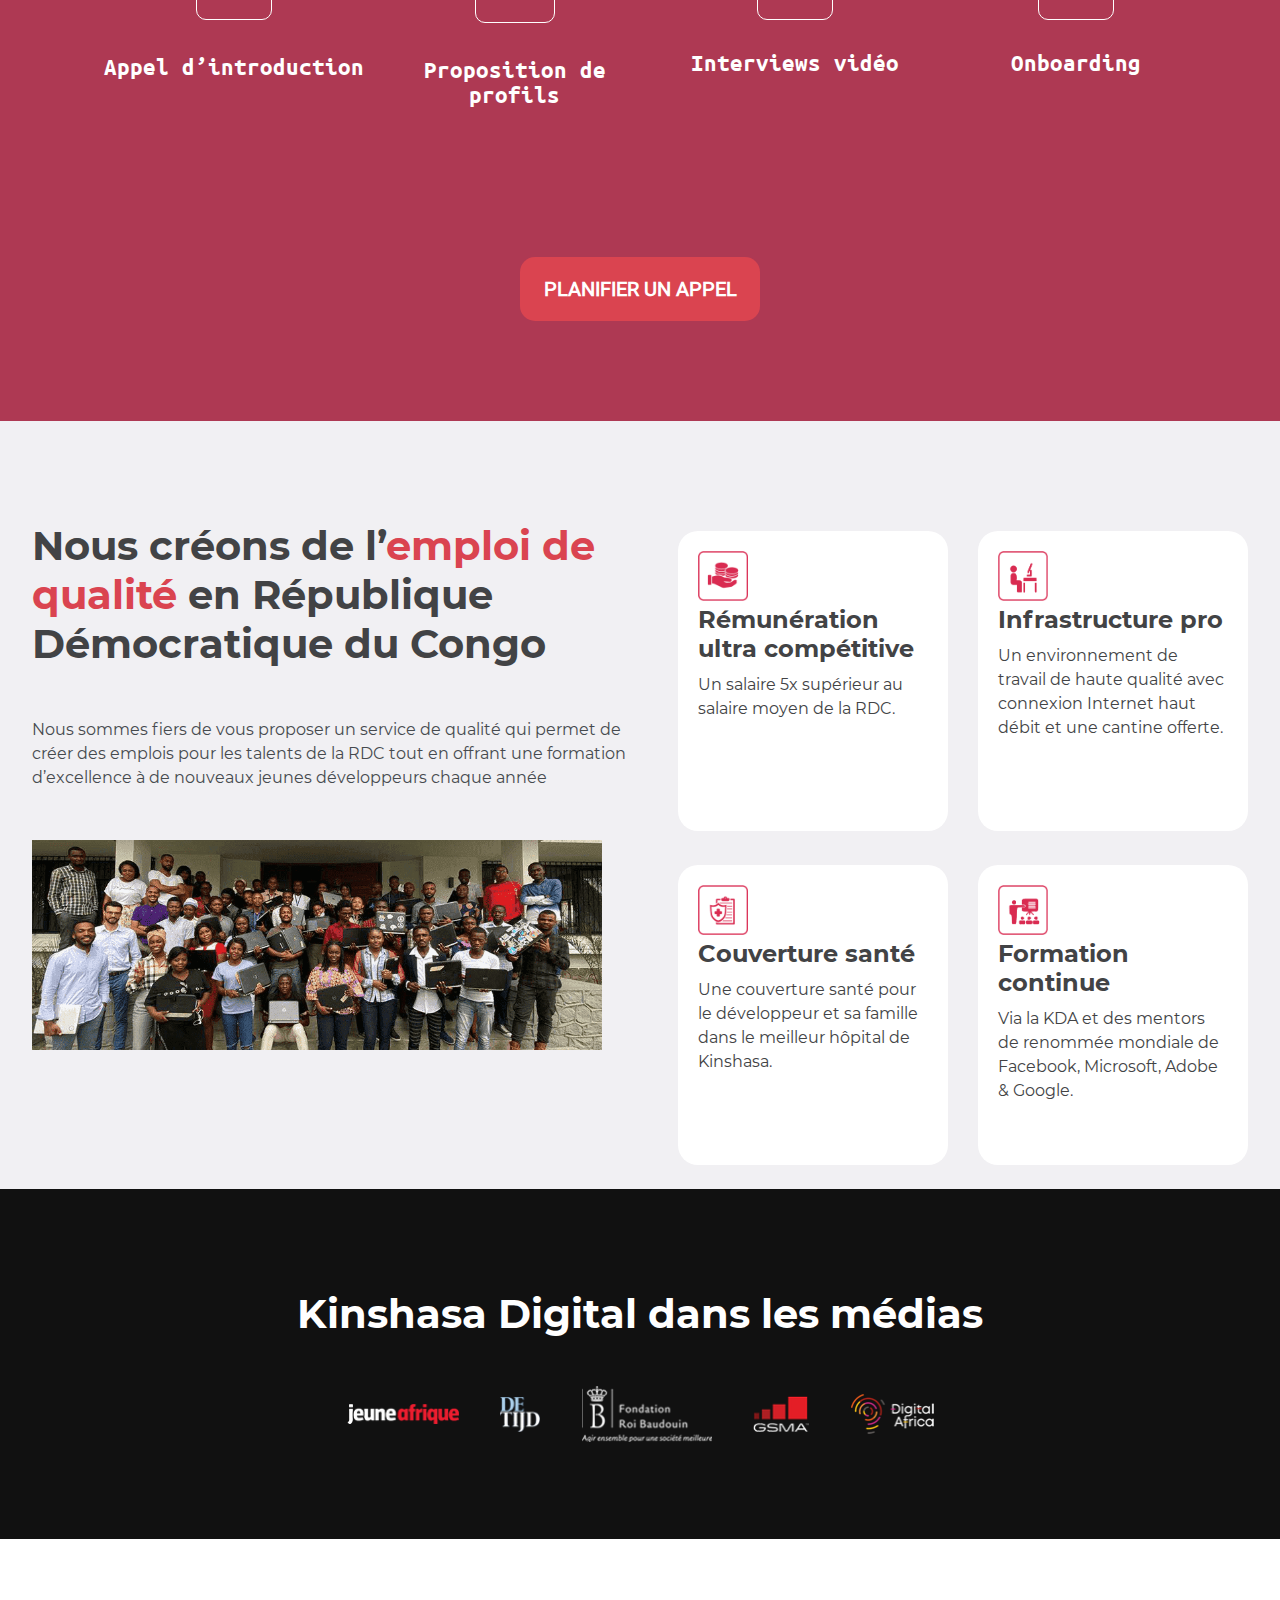
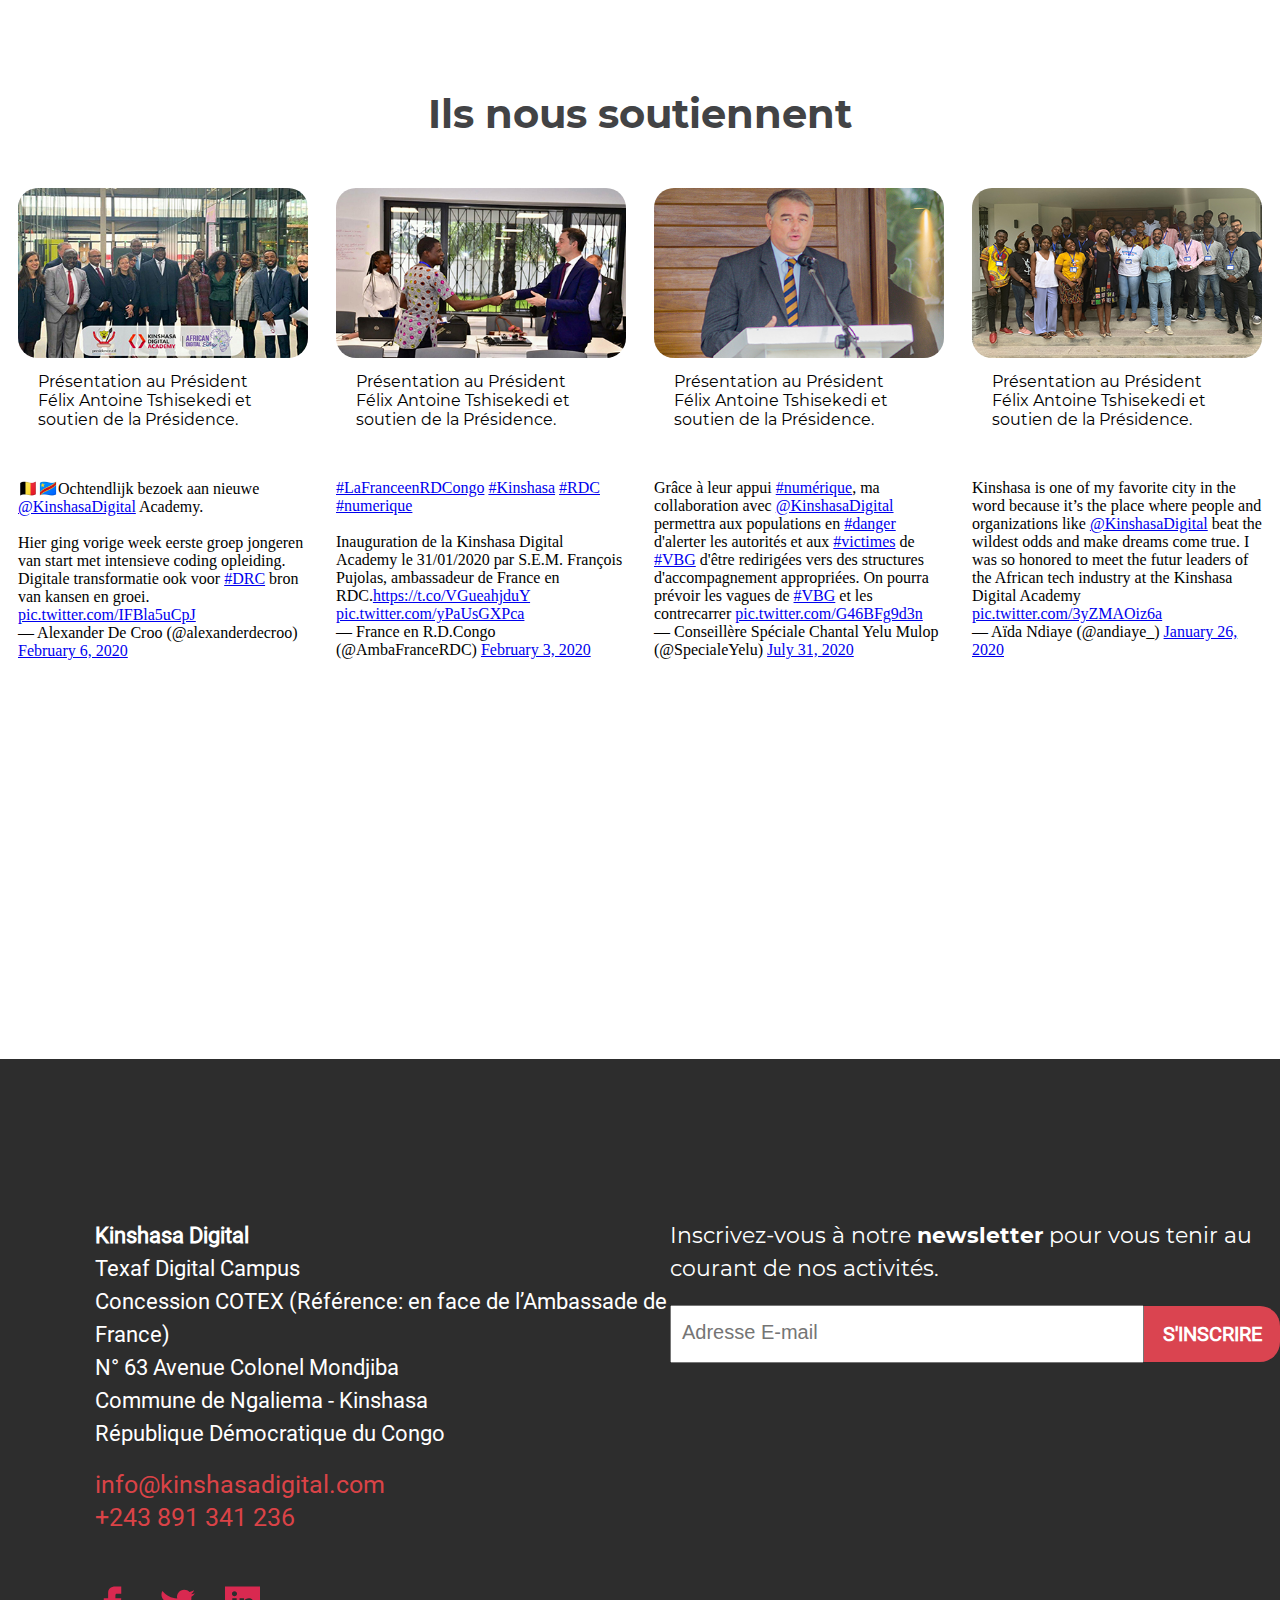
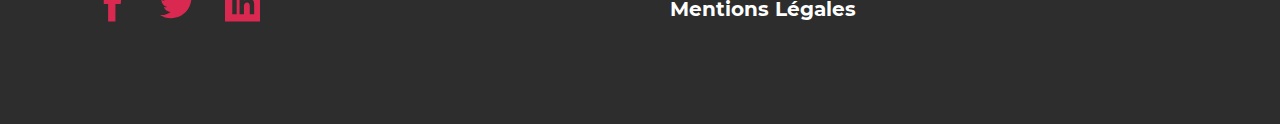
==== commit 0352e2a7: "recti" ====
--- a/index.html
+++ b/index.html
@@ -19,7 +19,7 @@
 				<!-- Logo & Menu -->
 				<div id="Menu">
 					
-						<a href="index.html">Acceuil</a>
+						<a href="index.html">Accueil</a>
 						<a href="">Academy</a>
 						<a href="Emplois.html">Emploi</a>
 						<a href="">Contact</a>
@@ -36,7 +36,7 @@
 
     <section id="PARTIEBESOINDE">
 
-     		<h1>BESOIN DE<br> DÉVELOPPEURS<br> <span id="MOTQUALIFIÉS"> &lt; QUALIFIÉS &gt; ?</span></h1>
+     		<h1>BESOIN DE<br> DÉVELOPPEURS<br> <span id="MOTQUALIFIES"> &lt; QUALIFIÉS &gt; ?</span></h1>
 
      		<div id="PlanifierUnAppelDemanderUnAvis">
 				 
--- a/kda.css
+++ b/kda.css
@@ -77,6 +77,7 @@
 }
 
 #Menu > ul > li:hover {
+	
 	border-bottom: solid 3px #f3506b;
     transition: 1s solid ease;
 }
@@ -145,10 +146,11 @@
 	
 }
 
-#PARTIEBESOINDE > h1 > #MOTQUALIFIÉS {
+#PARTIEBESOINDE > h1 > #MOTQUALIFIES {
 
 	color: yellow;
 }
+
 #PARTIEBESOINDE > div {
 	display: flex;
 	justify-content: center;
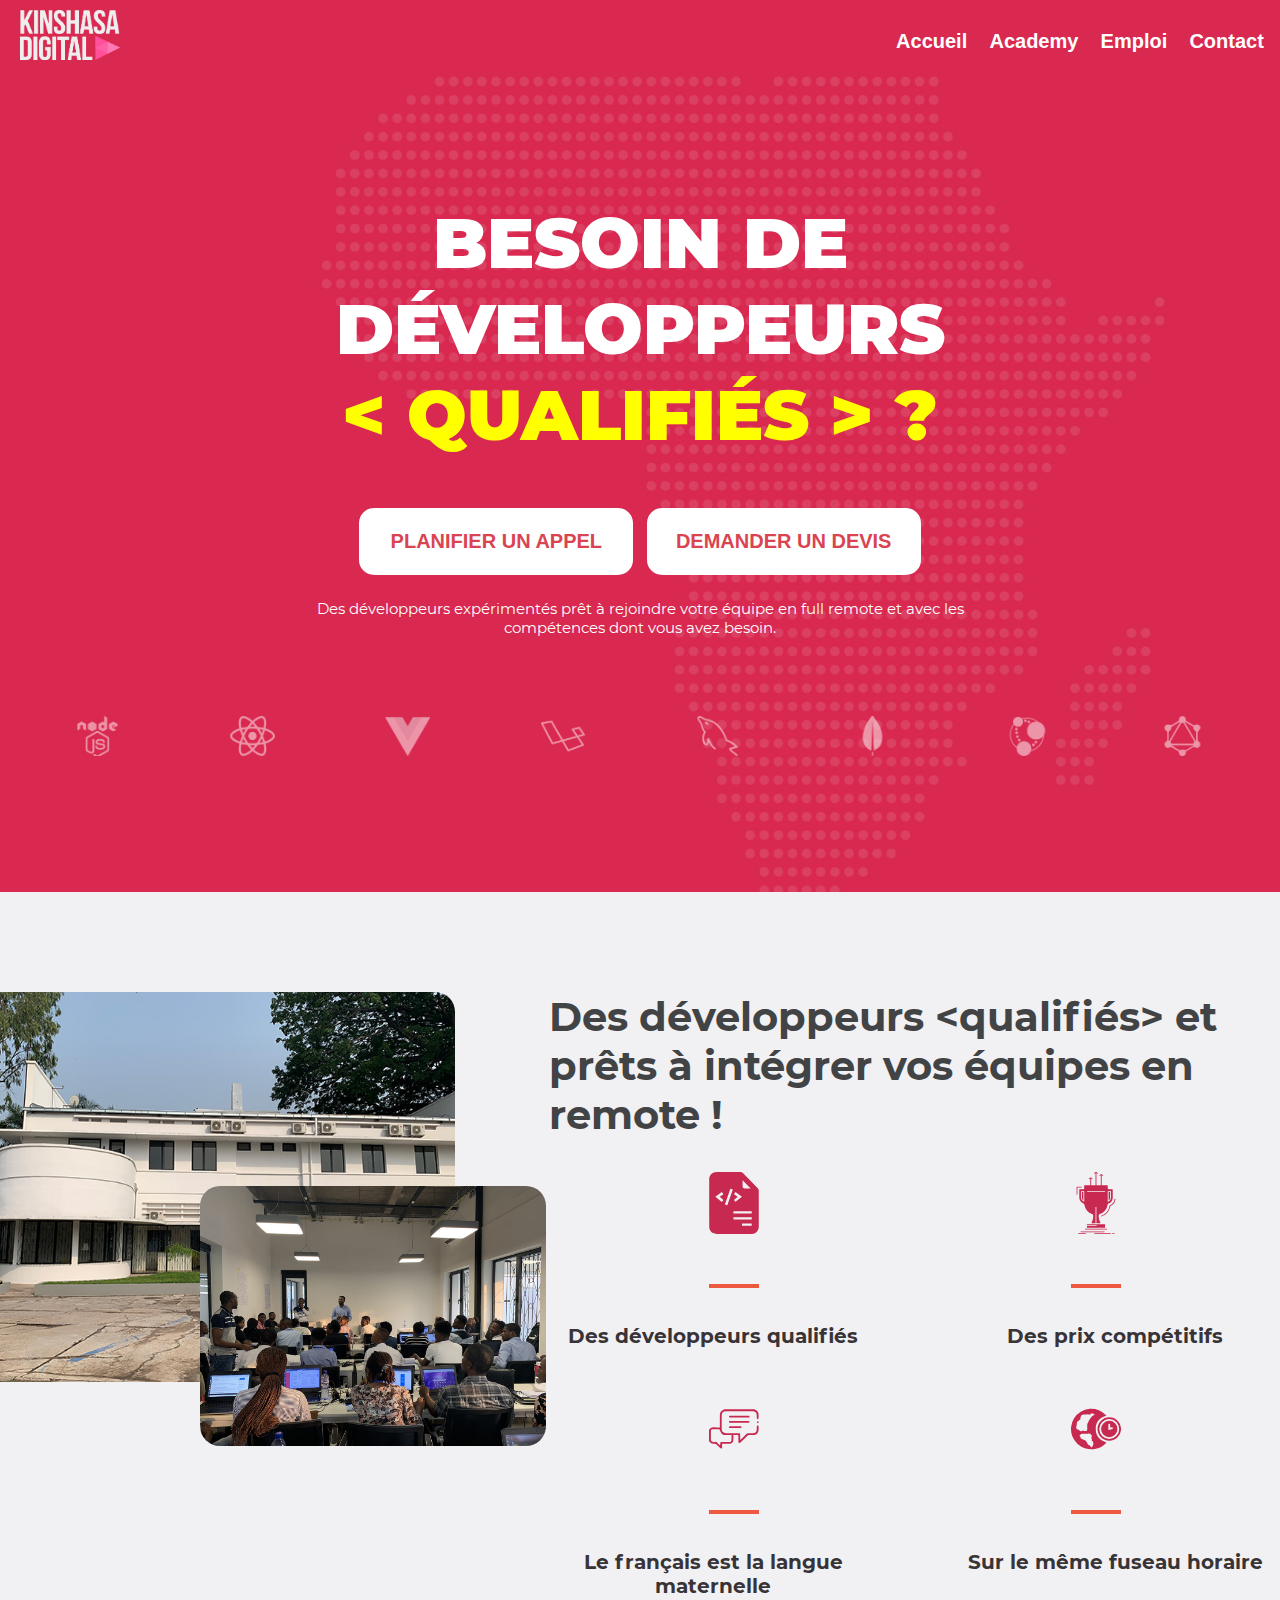
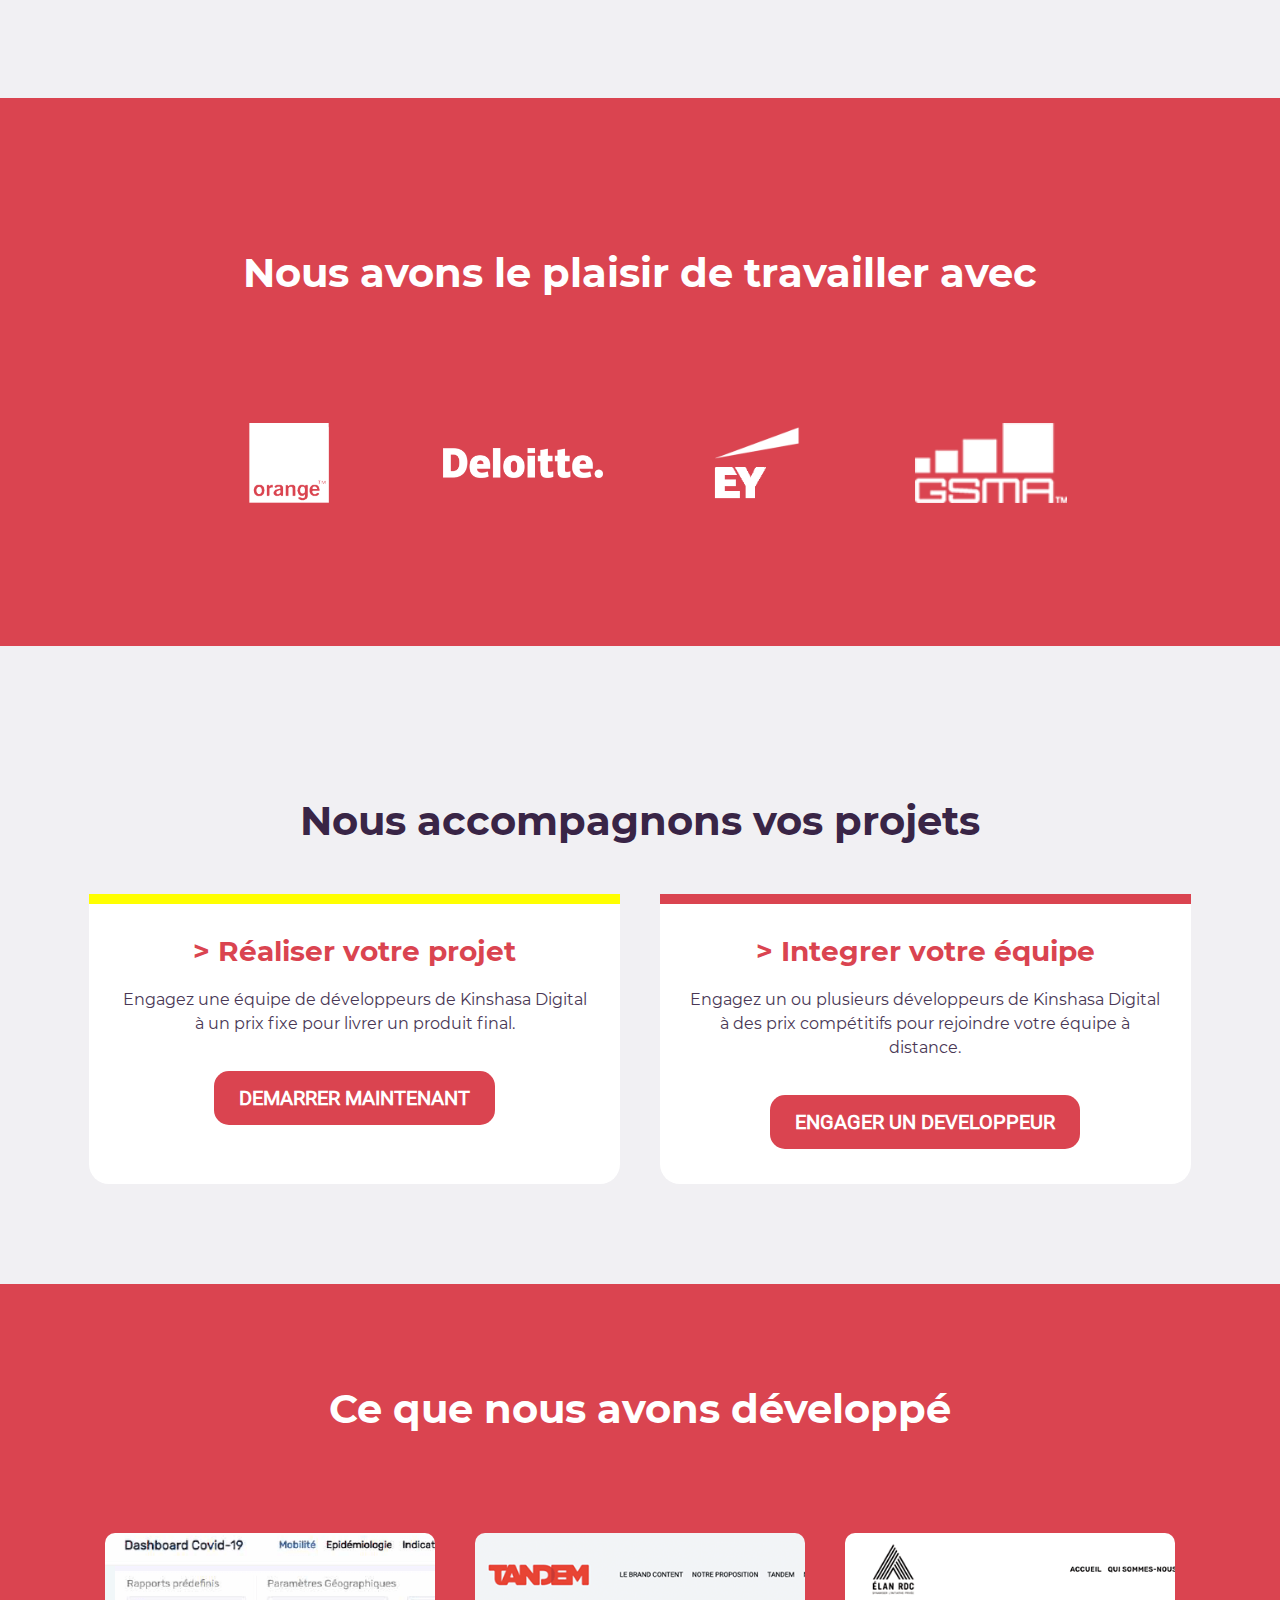
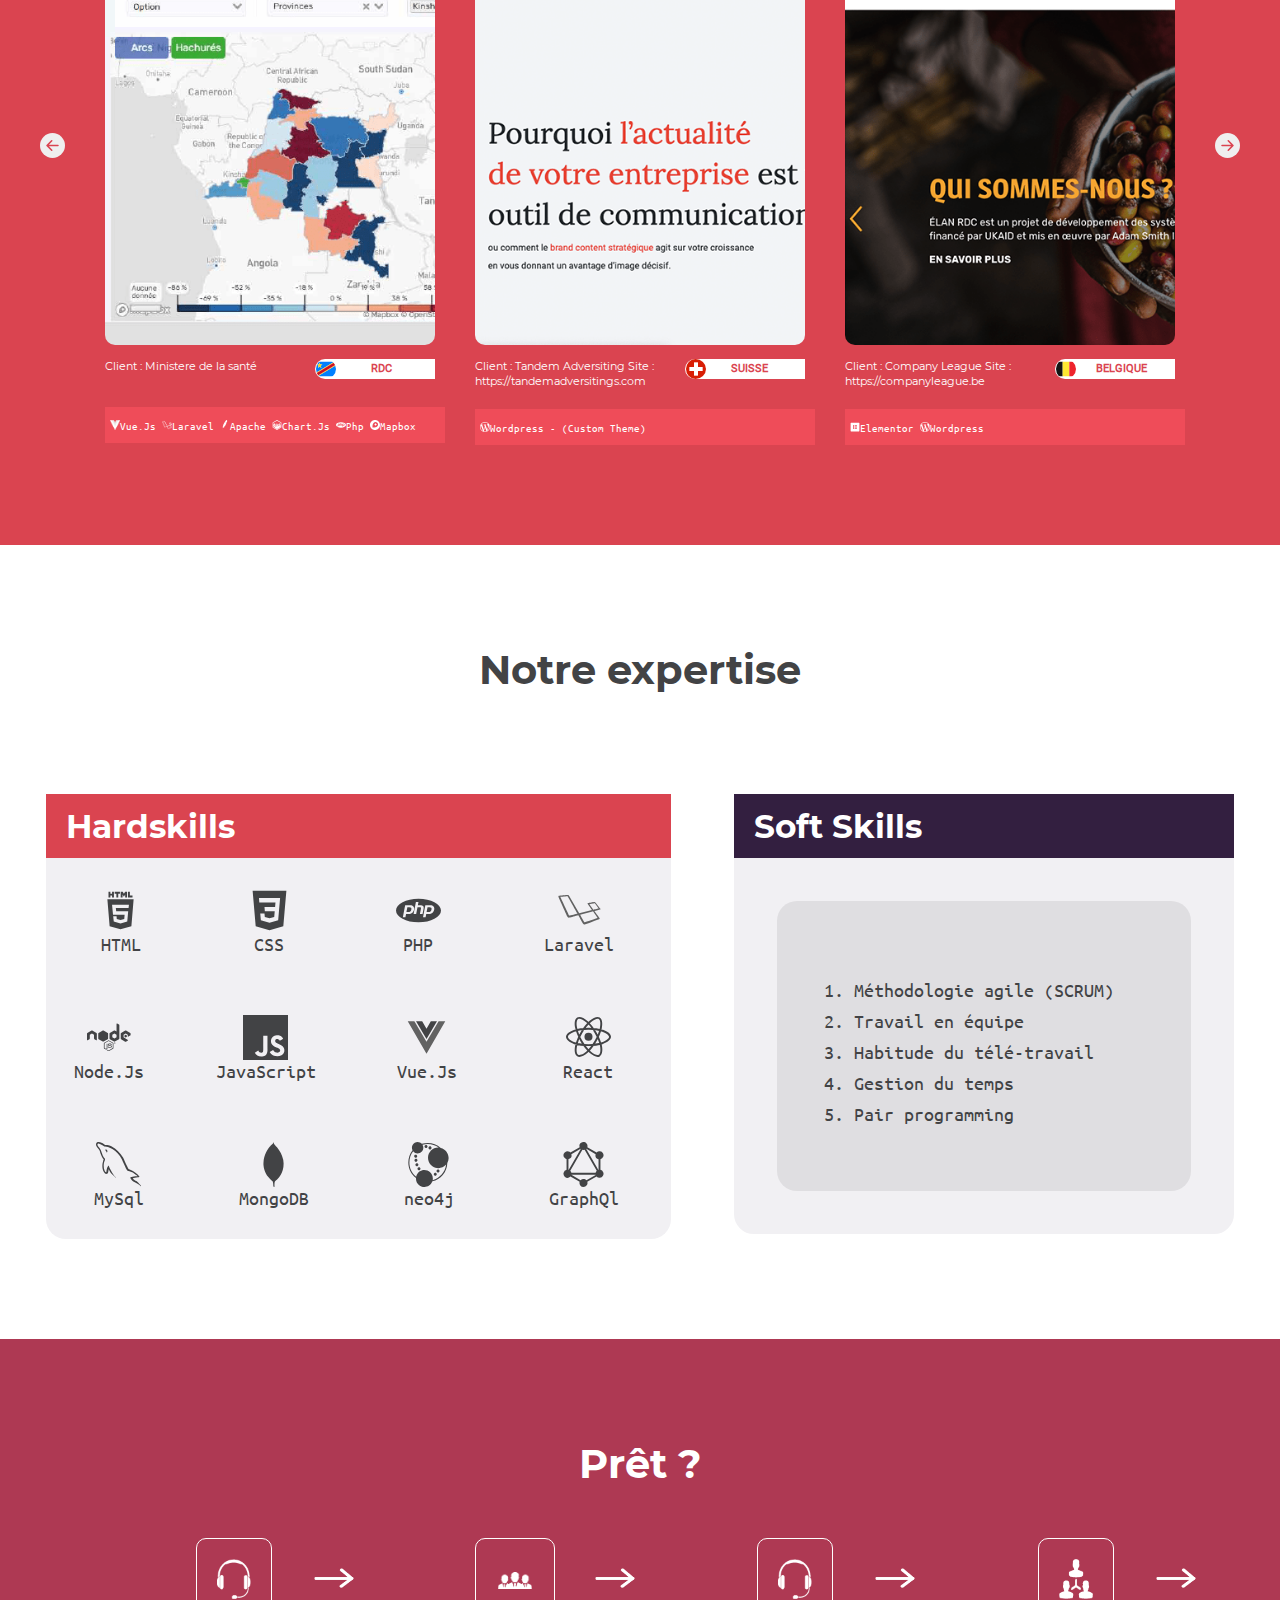
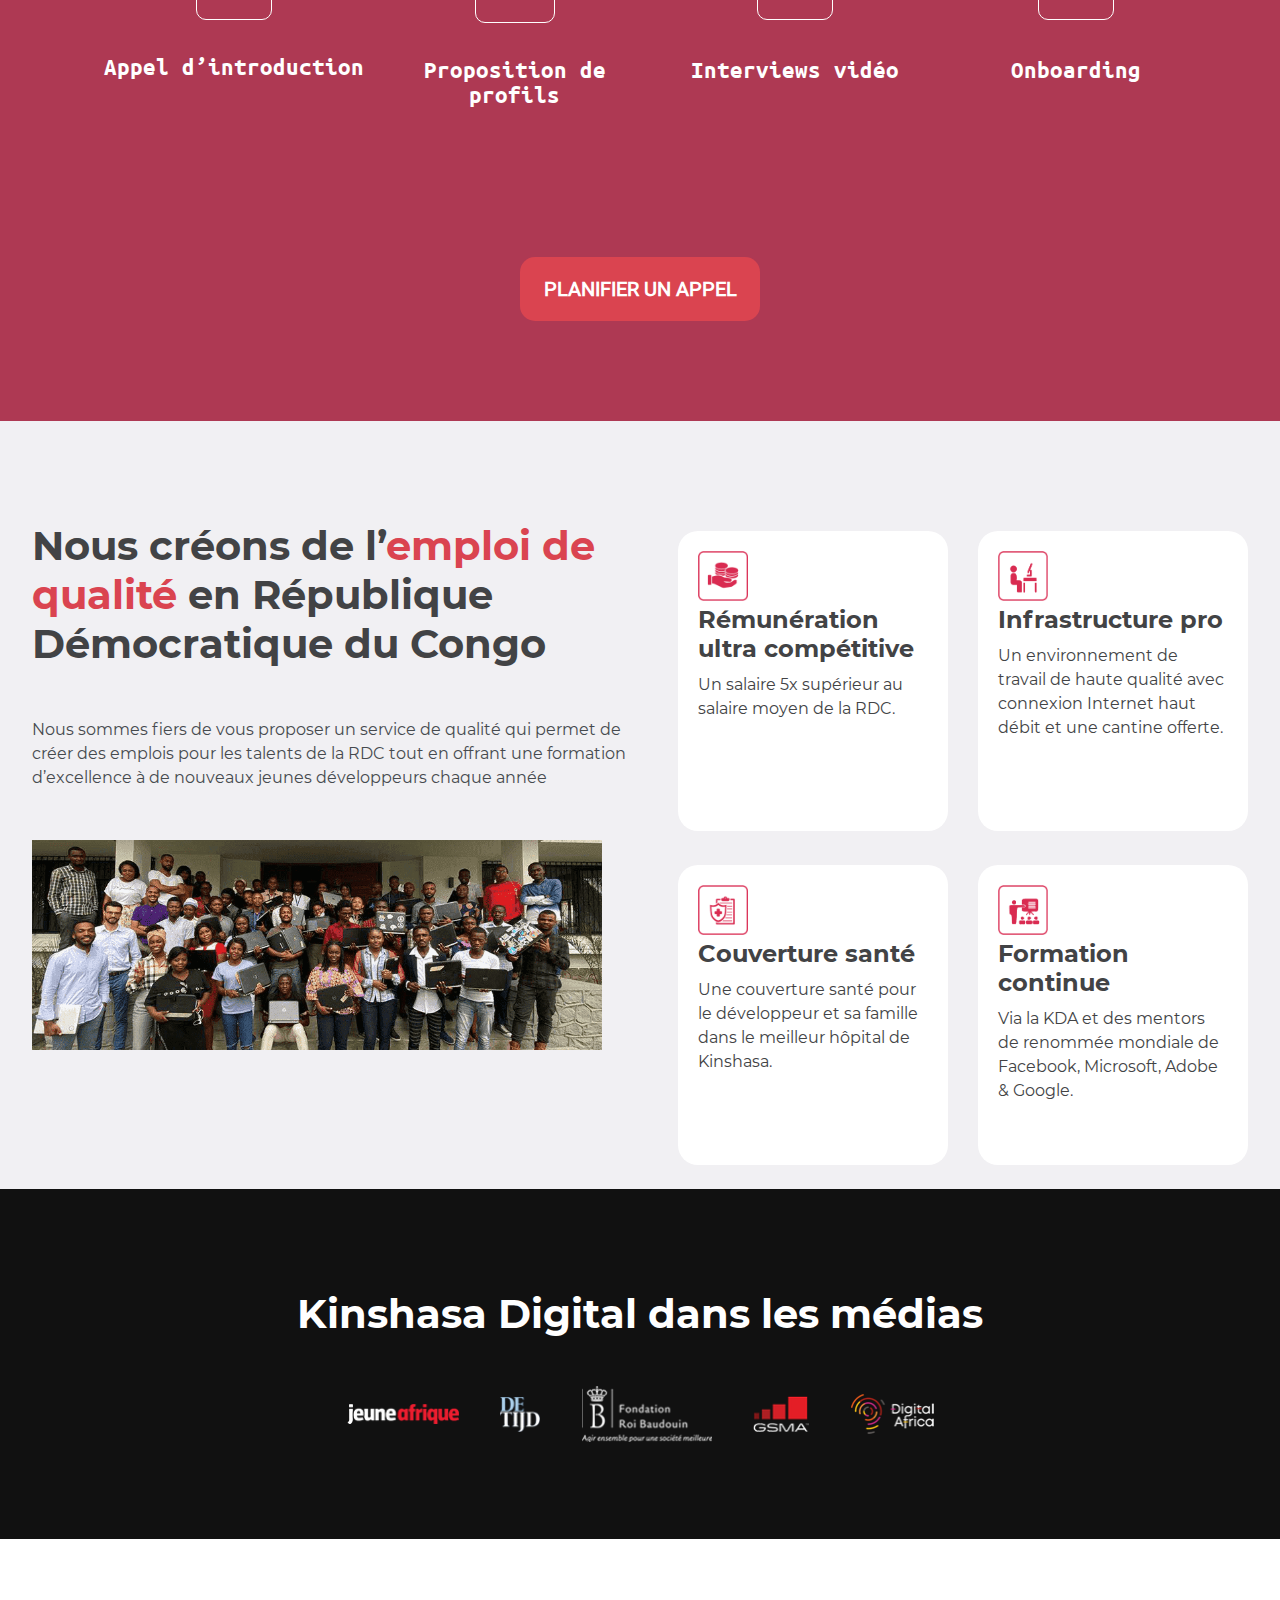
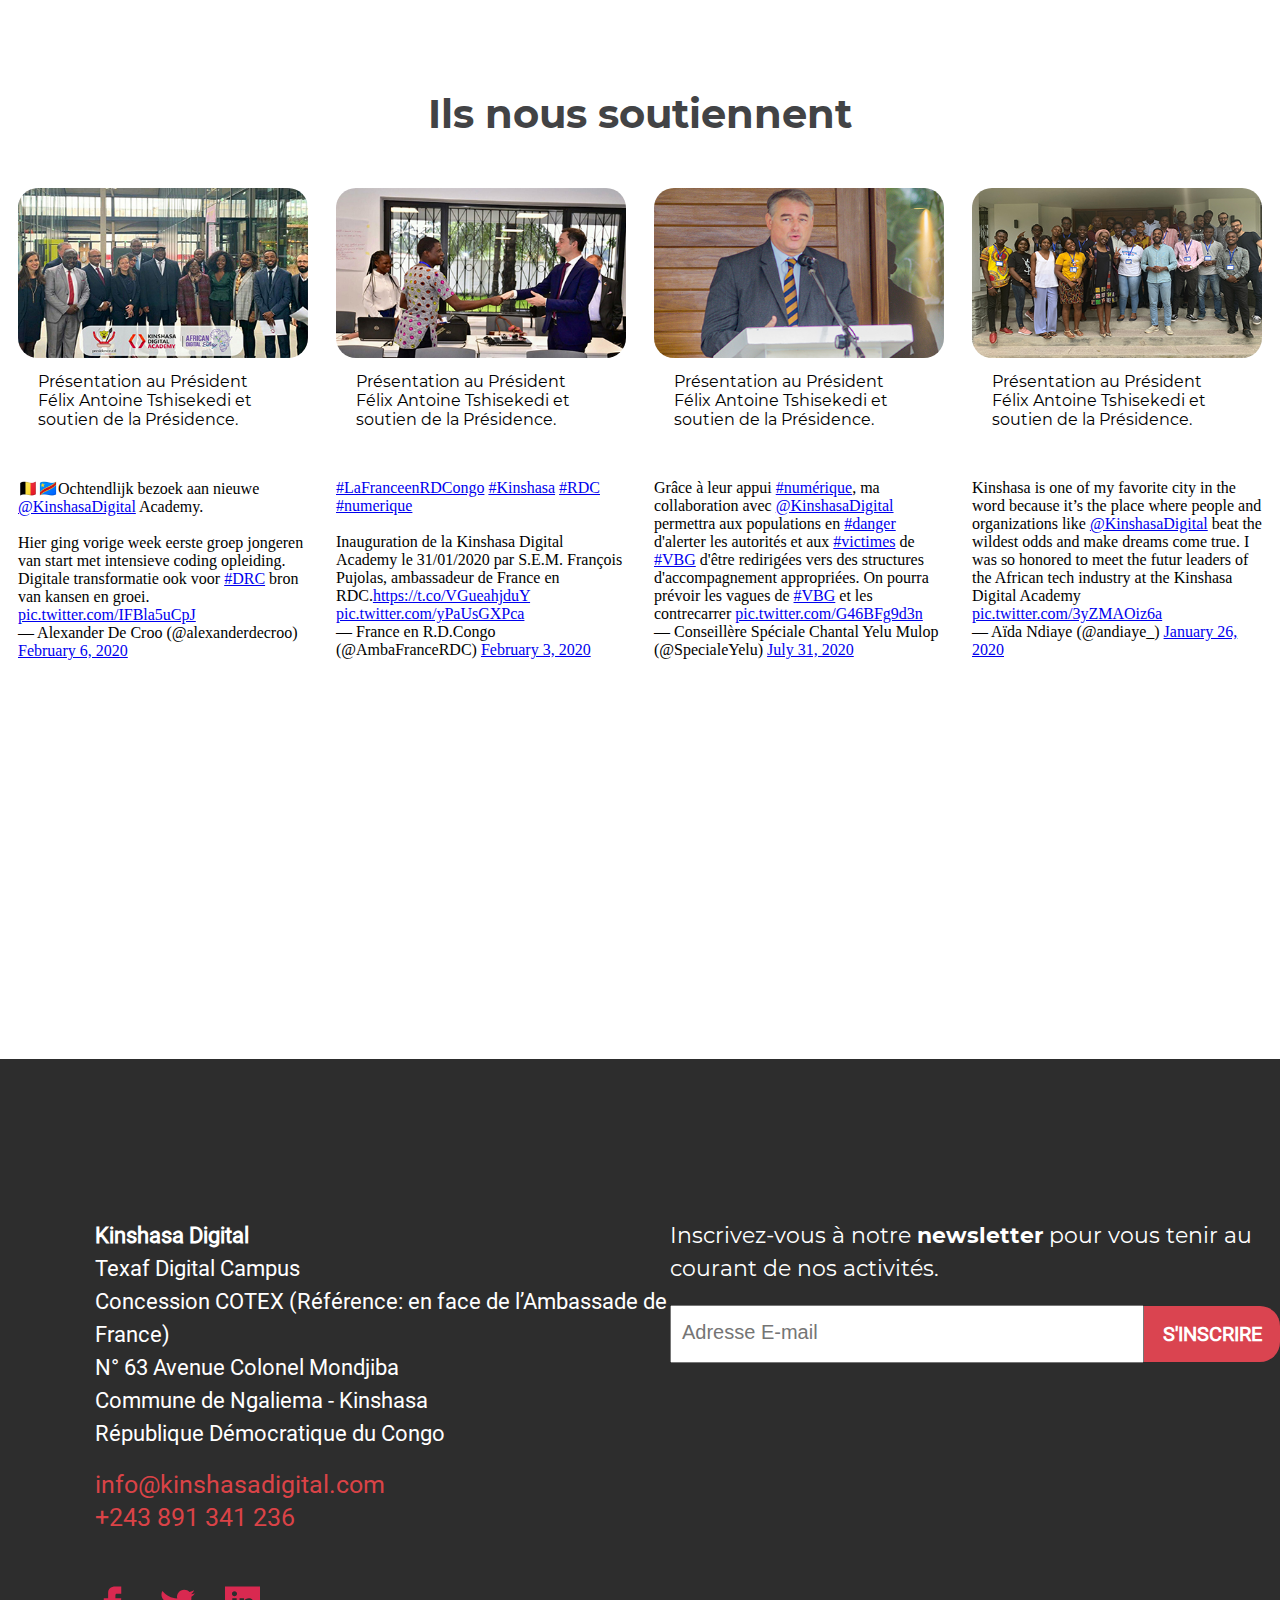
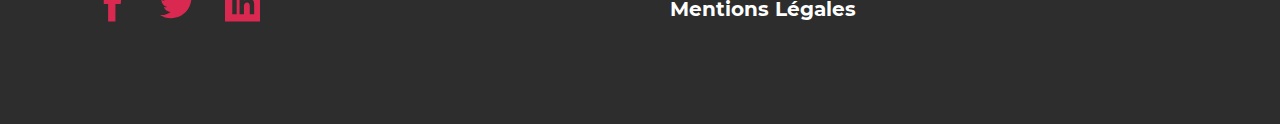
==== commit cddc92fb: "Add files via upload" ====
--- a/index.html
+++ b/index.html
@@ -5,6 +5,7 @@
     <meta http-equiv="X-UA-Compatible" content="IE=edge">
     <meta name="viewport" content="width=device-width, initial-scale=1.0">
     <link rel="stylesheet" type="text/css" href="kda.css">
+	<link rel="shortcut icon" type="image/x-icon" href="favicon.ico" />
     <title>Kinshasa Digital Academy</title>
 </head>
 
@@ -152,9 +153,9 @@
 				<div><img id="deloitte-logo" src="images/partners/deloitte-white.png" alt=""></div>
 				<div><img id="ey-logo" src="images/partners/ey-white-2.png" alt=""></div>
 				<div><img id="gsma-logo" src="images/partners/gsma-white.png" alt=""></div>
-				<div><img id="digitalafr-logo" src="images/partners/digitalafr-w.png" alt=""></div>
+				<!--<div><img id="digitalafr-logo" src="images/partners/digitalafr-w.png" alt=""></div>
 				<div><img id="ambassade-logo" src="images/partners/embassade-france-grey.png" alt=""></div>
-				<!--<div><img id="ministere-logo" src="images/partners/ministere_sante-grey.png" alt=""></div>
+				<div><img id="ministere-logo" src="images/partners/ministere_sante-grey.png" alt=""></div>
 				<div><img id="texaf-logo" src="images/partners/texaf-white.png" alt=""></div>
 				<div><img id="twb-logo" src="images/partners/twb-white.png" alt=""></div>
 				<div><img id="banque-mondiale-logo" src="images/partners/banquemondiale.png" alt=""></div>
@@ -451,7 +452,7 @@
 
 								<div class="sept-logo">
 									<img class="bordure" src="KDA/call.png" alt="">
-									<p>Interviews vidéo</p>
+									<p id="forpadding">Interviews vidéo</p>
 								</div>
 
 								<div class="fleche1">
@@ -467,7 +468,7 @@
 
 								<div class="sept-logo">
 									<img class="bordure" src="KDA/user_group.png" alt="">
-									<p>Onboarding</p>
+									<p id="forpadding2">Onboarding</p>
 								</div>
 
 								<div class="fleche1">
--- a/kda.css
+++ b/kda.css
@@ -78,7 +78,7 @@
 
 #Menu > ul > li:hover {
 	
-	border-bottom: solid 3px #f3506b;
+	border-bottom: solid 3px 
     transition: 1s solid ease;
 }
 
@@ -86,8 +86,12 @@
 
 	text-decoration: none;
 	color: white;
-	
-
+	transform: border 5s ease;
+	
+
+}
+#Menu > a:hover {
+	border-bottom: solid 2px #f3506b;
 }
 
 /* 
@@ -439,6 +443,7 @@
 	flex-direction: row;
 	overflow: hidden;
 	padding-bottom: 100px;
+	justify-content: center;
 
 }
 
@@ -1042,9 +1047,7 @@
 	border: solid #f1f0f3;
 	background-color: #f1f0f3;
 	border-bottom-left-radius: 20px;
-	border-bottom-right-radius: 20px;
-
-	
+	border-bottom-right-radius: 20px;	
 }
 
 #cadre-interieur-block2 {
@@ -1115,7 +1118,6 @@
 	margin-left: 50%;
 	position: relative;
 	transform: translateX( -50%);
-	
 	width:90%;
 }
 
@@ -1134,7 +1136,12 @@
 	flex-direction: column;
 	justify-content: space-evenly;
 }
-
+#forpadding {
+	padding-top: 37px;
+} 
+#forpadding2 {
+	padding-top: 37px;
+}
 
 
 .block-du-logo > .bordure-image > div > p {
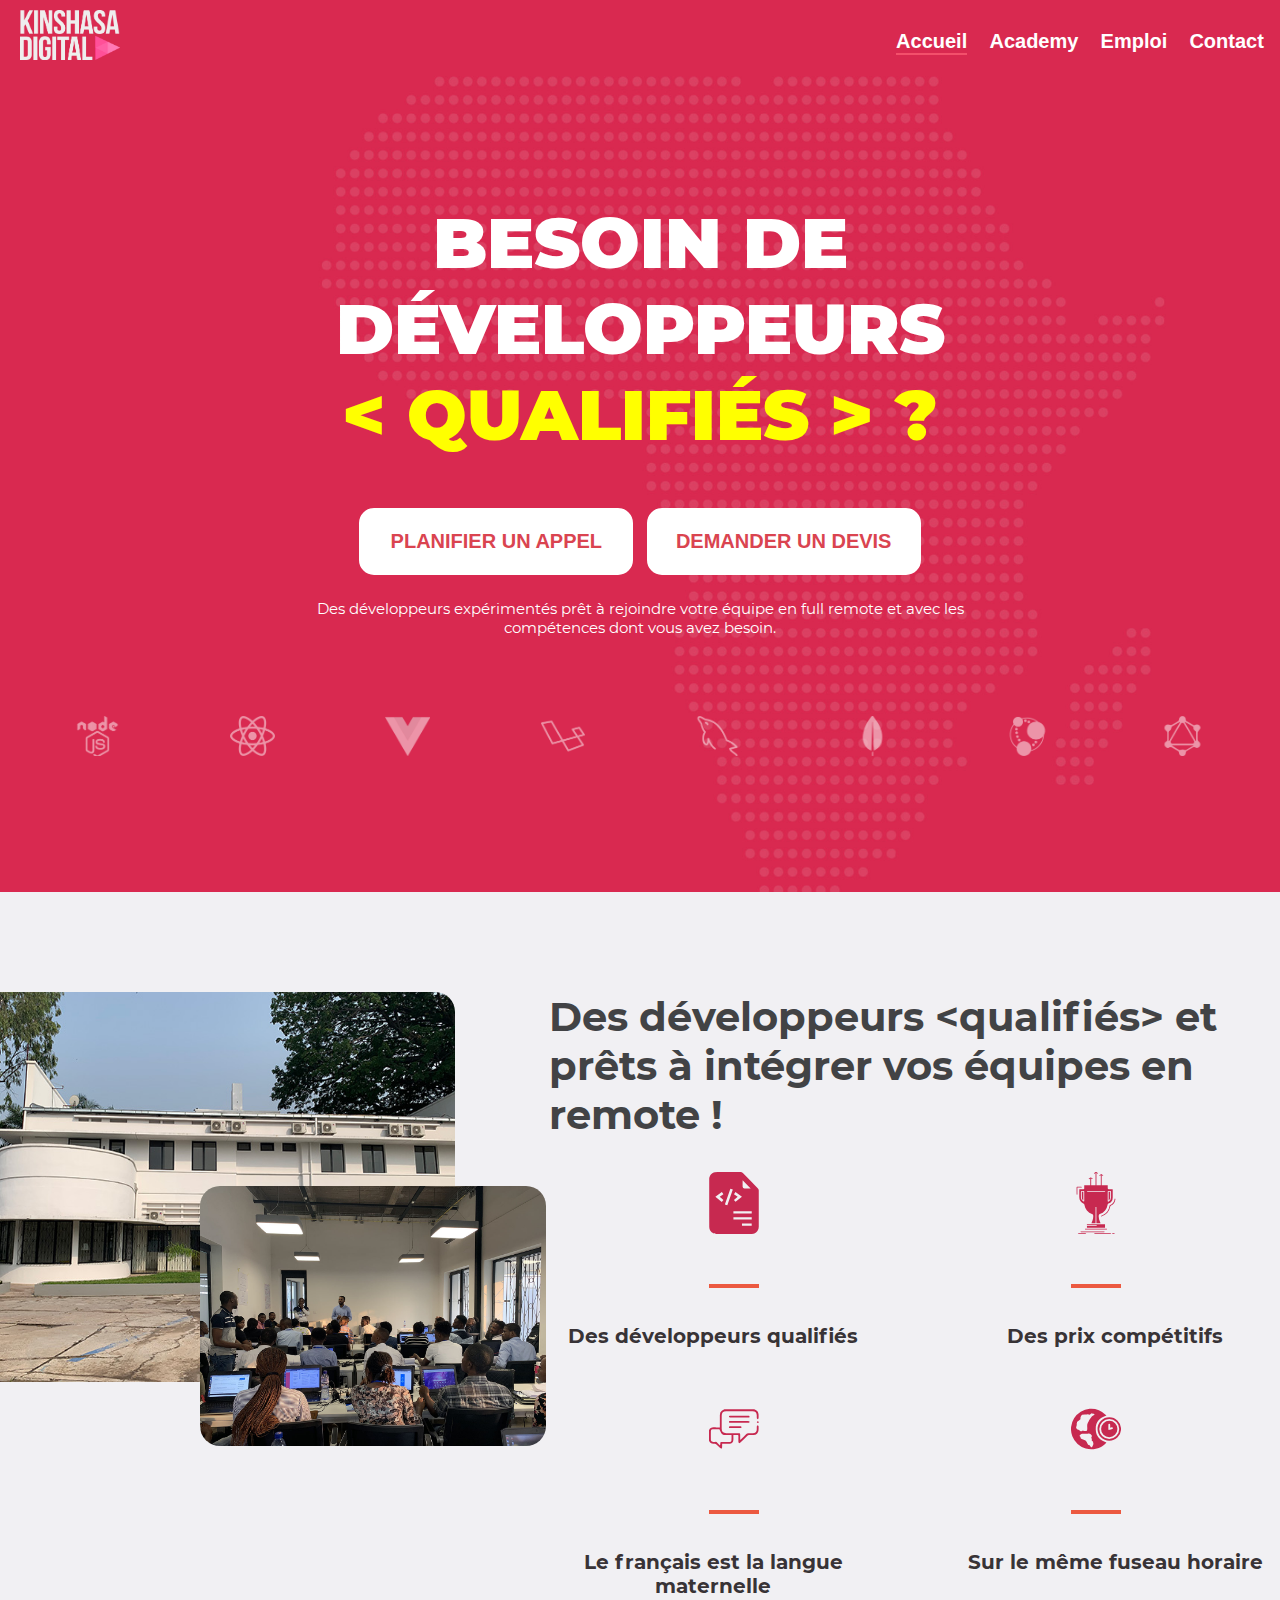
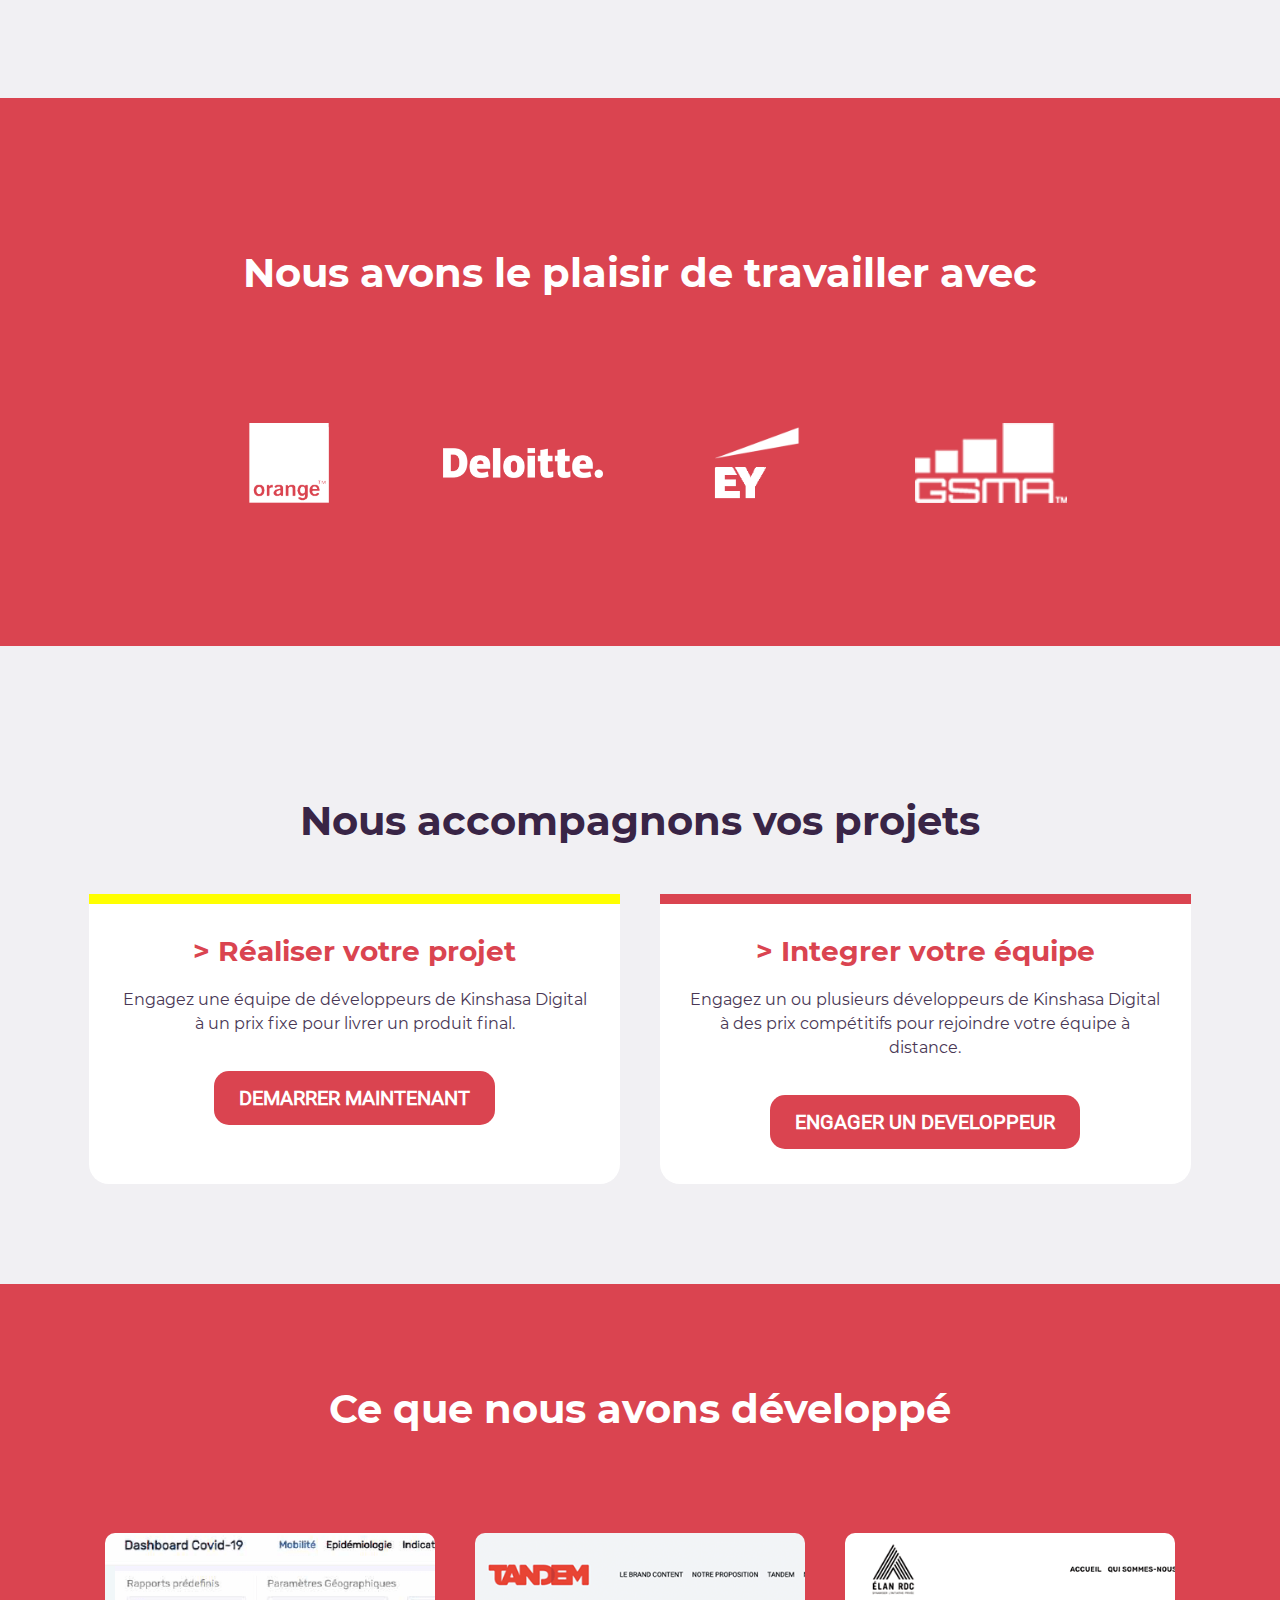
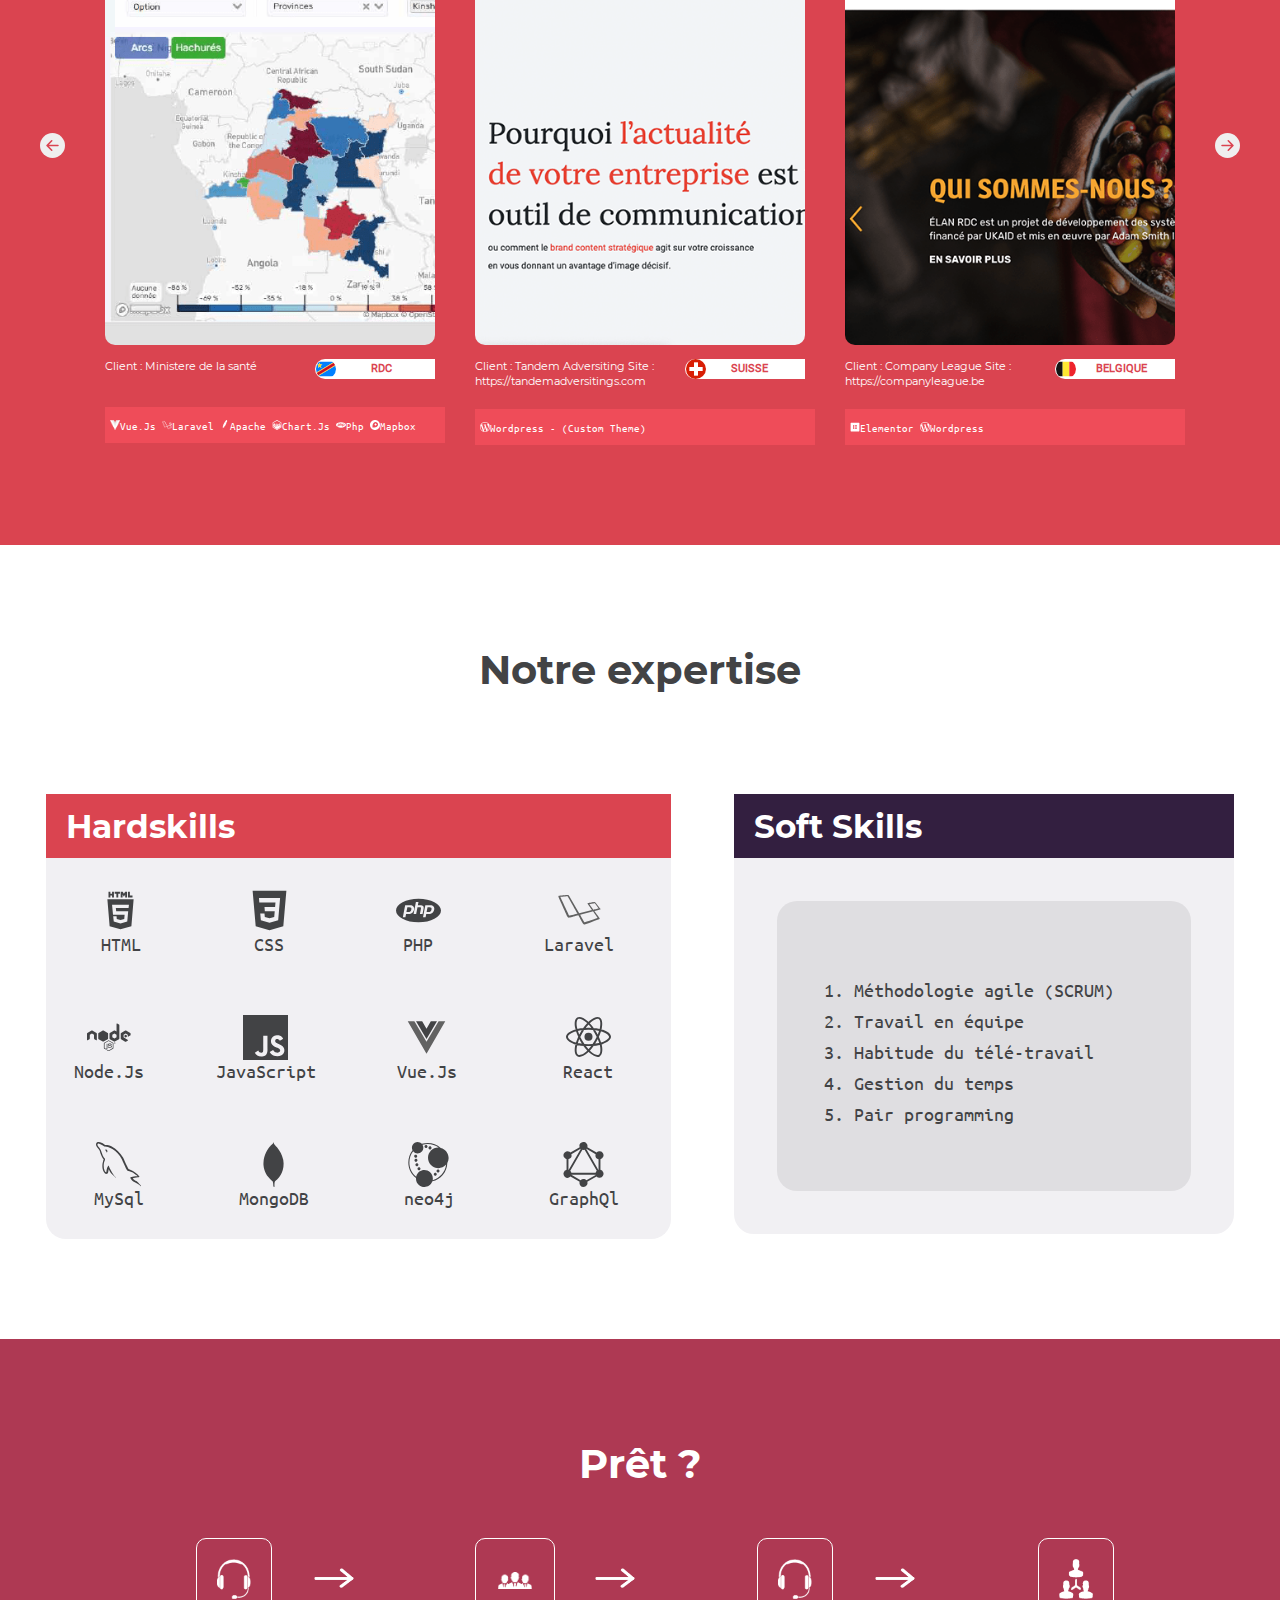
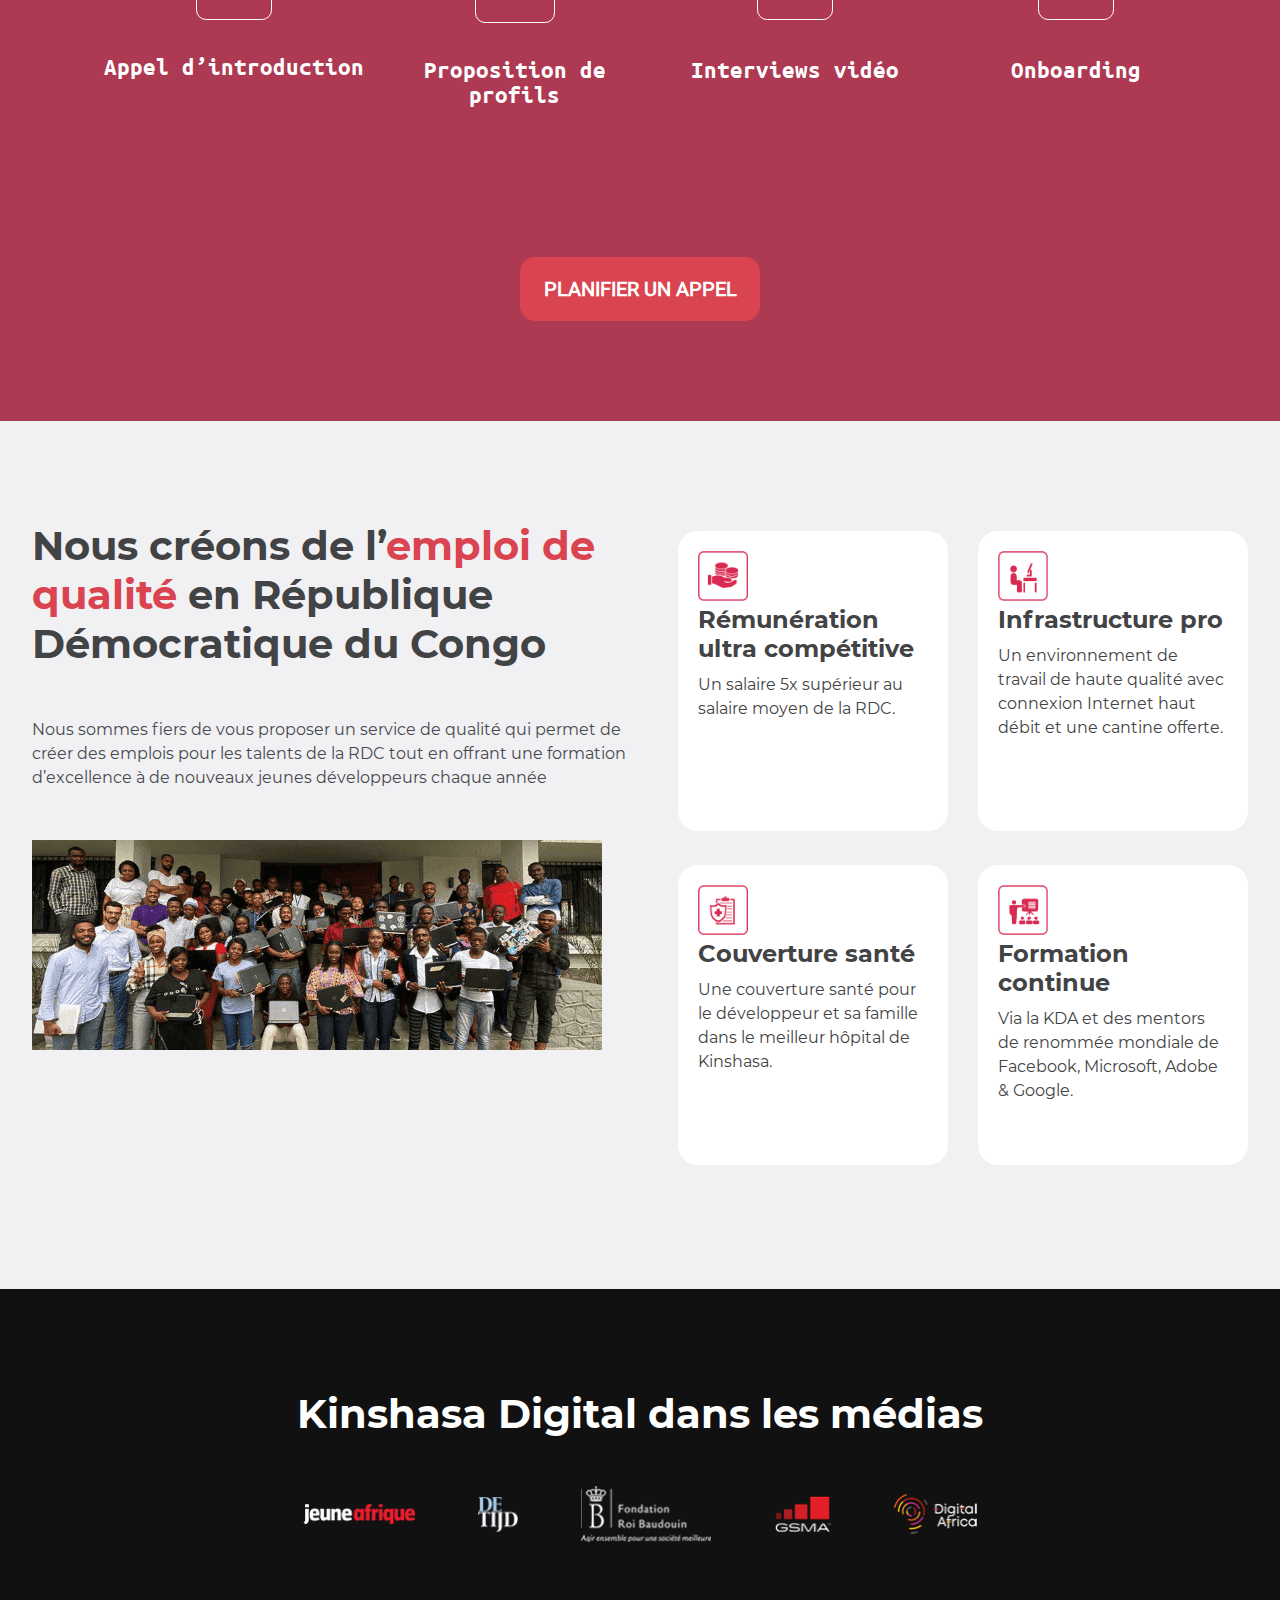
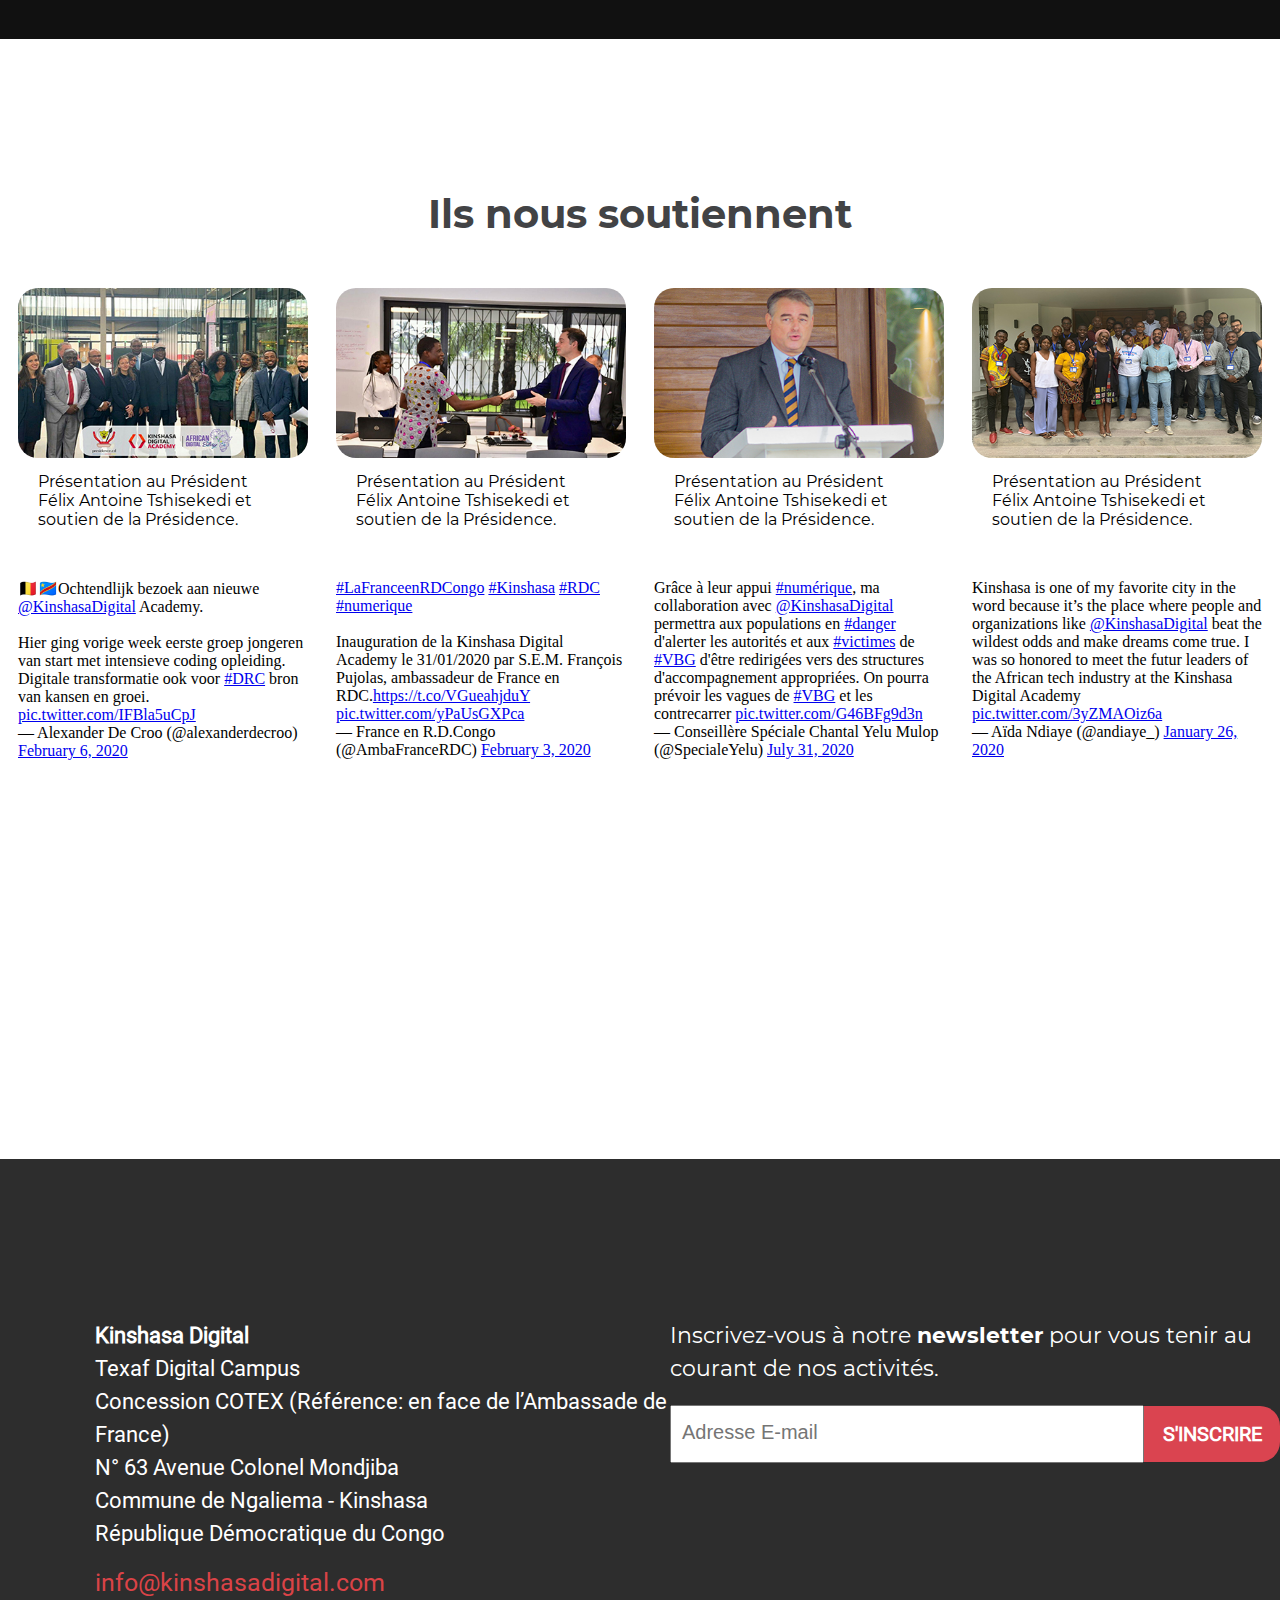
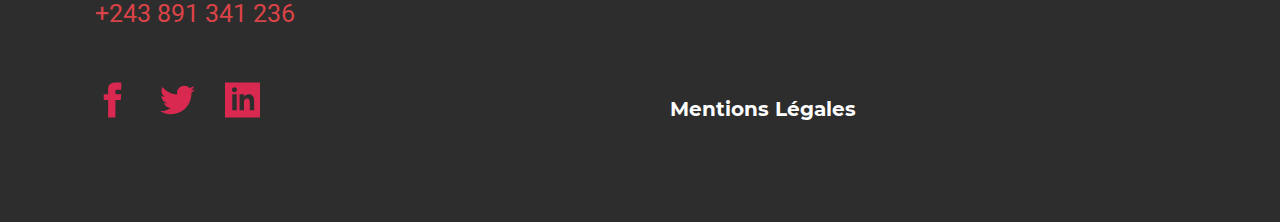
==== commit 0571263c: "Add files via upload" ====
--- a/index.html
+++ b/index.html
@@ -5,7 +5,7 @@
     <meta http-equiv="X-UA-Compatible" content="IE=edge">
     <meta name="viewport" content="width=device-width, initial-scale=1.0">
     <link rel="stylesheet" type="text/css" href="kda.css">
-	<link rel="shortcut icon" type="image/x-icon" href="favicon.ico" />
+	<link rel="shortcut icon" type="image/x-icon" href="favicon.ico">
     <title>Kinshasa Digital Academy</title>
 </head>
 
@@ -20,10 +20,10 @@
 				<!-- Logo & Menu -->
 				<div id="Menu">
 					
-						<a href="index.html">Accueil</a>
-						<a href="">Academy</a>
-						<a href="Emplois.html">Emploi</a>
-						<a href="">Contact</a>
+						<li><a class="bordure-bas menu-active" href="index.html">Accueil</a></li>
+						<li><a class="bordure-bas" href="">Academy</a></li>
+						<li><a class="bordure-bas" href="Emplois.html">Emploi</a></li>
+						<li><a class="bordure-bas" href="">Contact</a></li>
 					
 				</div>
 		</nav>
@@ -471,9 +471,7 @@
 									<p id="forpadding2">Onboarding</p>
 								</div>
 
-								<div class="fleche1">
-									<img class= "fleche2" src="KDA/arrow.png" alt="">
-								</div>
+
 						</div>
 							
 					</div>
@@ -669,15 +667,15 @@
 					</address>
 		
 					<div>
-						<a href="mailto:info@kinshasadigital.com">info@kinshasadigital.com</a> <br>	
-						<a href="tel:+243891341236">+243 891 341 236</a>	
+						<a class="border-bottom-animation" href="mailto:info@kinshasadigital.com">info@kinshasadigital.com</a> <br>	
+						<a class="border-bottom-animation" href ="tel:+243891341236">+243 891 341 236</a>	
 					</div>
 		
 					<div id="reseaux-sociaux">
 					<ul>
-						<li><a href=""><img src="iconmonstr-facebook-1.svg" alt=""></a></li>
-						<li class="reseaux2-3"><a href=""><img src="iconmonstr-twitter-1.svg" alt=""></a></li>
-						<li class="reseaux2-3"><a href=""><img src="iconmonstr-linkedin-2.svg" alt=""></a></li> 
+						<li ><a href="" class="border-bottom-animation"><img src="iconmonstr-facebook-1.svg" alt=""></a></li>
+						<li class="reseaux2-3"><a href="" class="border-bottom-animation"><img src="iconmonstr-twitter-1.svg" alt=""></a></li>
+						<li class="reseaux2-3"><a href="" class="border-bottom-animation"><img src="iconmonstr-linkedin-2.svg" alt=""></a></li> 
 						
 						
 					</ul>
@@ -714,8 +712,9 @@
 					
 		
 		
-		
-					<a href="">Mentions Légales</a>
+					<div class="mentions-legales">
+						<a href="">Mentions Légales</a>
+					</div>
 		
 				</div>
 		
--- a/kda.css
+++ b/kda.css
@@ -61,6 +61,10 @@
   height: 50px;
   width: 100px;
   margin-left: 10px;
+}
+
+#Menu > li {
+	list-style: none;
 }
 
 #Menu {
@@ -74,24 +78,37 @@
 	font-weight: bold;
 	width: 100%;
 	float: right;
-}
-
-#Menu > ul > li:hover {
-	
-	border-bottom: solid 3px 
-    transition: 1s solid ease;
-}
-
-#Menu > a {
+	
+}
+
+#Menu > li > a {
 
 	text-decoration: none;
-	color: white;
-	transform: border 5s ease;
-	
-
-}
-#Menu > a:hover {
-	border-bottom: solid 2px #f3506b;
+	color: white;	
+}
+
+.bordure-bas::after {
+	content: "";
+	display: block;
+	width: 0%;
+	height: 2px;
+	background: #f3506b;
+	transition: width .3s;
+}
+
+
+
+
+.bordure-bas:hover::after {
+	width: 100%;
+	transition: width .3s;
+}
+.menu-active::after {
+	display: block;
+	width: 100%;
+	height: 2px;
+	background: #f3506b;
+
 }
 
 /* 
@@ -1301,6 +1318,7 @@
 	display: flex;
 	justify-content: space-evenly;
 	padding-top: 100px;
+	padding-bottom: 100px;
 }
 
 #main-8e-block > div > h1 {
@@ -1454,8 +1472,7 @@
 	justify-content: space-evenly;
 	align-items: center;
 	height: 56px;
-	width: 670px;
-
+	width: 800px;
 	margin-left: 50%;
 	position: relative;
 	transform: translateX(-50%);
@@ -1641,10 +1658,10 @@
 color: #da4347;
 font-size: 25px;
 font-family: RobotoRegular;
-line-height: 33px;
+
 text-decoration: none;
 margin-left: 80px;
-
+display: inline-block;
 }
 
 
@@ -1653,12 +1670,10 @@
 
 	color: #da4347;
 	font-size: 25px;
-	font-family: Roboto, sans-serif;
-	line-height: 33px;
+	font-family: RobotoRegular;
 	text-decoration: none;
-	border-bottom: solid 3px #da4347;
-	transition: 1s solid ease;	
 	margin-left: 80px;
+
 
 	
 }
@@ -1763,14 +1778,7 @@
 	margin-top: 1px;
 }
 
-#part-droite > a {
-
-	font-size: 20px;
-	font-family: MontserratBold;
-	color: white;
-	text-decoration: none;
-
-}
+
 
 /* 11e BLOCK NOIR FIN */
 
@@ -2031,7 +2039,7 @@
 	color: #da4450;
 	padding-bottom: 20px;
 	text-align: center;
-
+	display: inline-block;
 }
 
 #last-formulaire {
@@ -2246,13 +2254,14 @@
 		justify-content: center;
 		align-items: center;
 		text-align: center;
-		border-radius: 20px;
+		border-radius: 15px;
 		font-family: RobotoRegular;
 		text-decoration: none;
 		font-size: 16px;
 		border: none;
 		color: white;
 		font-weight: 700;
+		transition: background-color 0.2s;
 		
 	
 	
@@ -2264,21 +2273,70 @@
 
 	height: 58px;
 	width: 124px;
-	background-color: #1d1b25;
+	background-color:#1d1b25;
 	display: flex;
 	margin-left: 75px;
 	justify-content: center;
 	align-items: center;
 	text-align: center;
-	border-radius: 20px;
+	border-radius: 15px;
 	font-family: RobotoRegular;
 	text-decoration: none;
 	font-size: 16px;
-	border: solid 2px #da4450;;
+	border: none;
 	color: white;
 	font-weight: 700;
-	padding-bottom: 100px;
-	
-
-
-}+	border: solid #da4450;
+	
+
+
+}
+
+.mentions-legales
+ {
+	 
+	 font-size: 20px;
+	 font-family: MontserratBold;
+	 color: white;
+	 text-decoration: none;
+	 display: inline-block;
+	 
+ }
+
+ .mentions-legales > a {
+	 text-decoration: none;
+	 color: white;
+ }
+.mentions-legales::after {
+	content: "";
+	display: block;
+	width: 0%;
+	height: 2px;
+	background: #f3506b;
+	transition: width .3s;
+}
+
+
+
+.mentions-legales:hover::after {
+	width: 100%;
+	transition: width .3s;
+}
+/* */
+
+.border-bottom-animation::after {
+	content: "";
+	display: block;
+	width: 0%;
+	height: 2px;
+	background: #f3506b;
+	transition: width .3s;
+}
+
+
+
+.border-bottom-animation:hover::after {
+	width: 100%;
+	transition: width .3s;
+}
+
